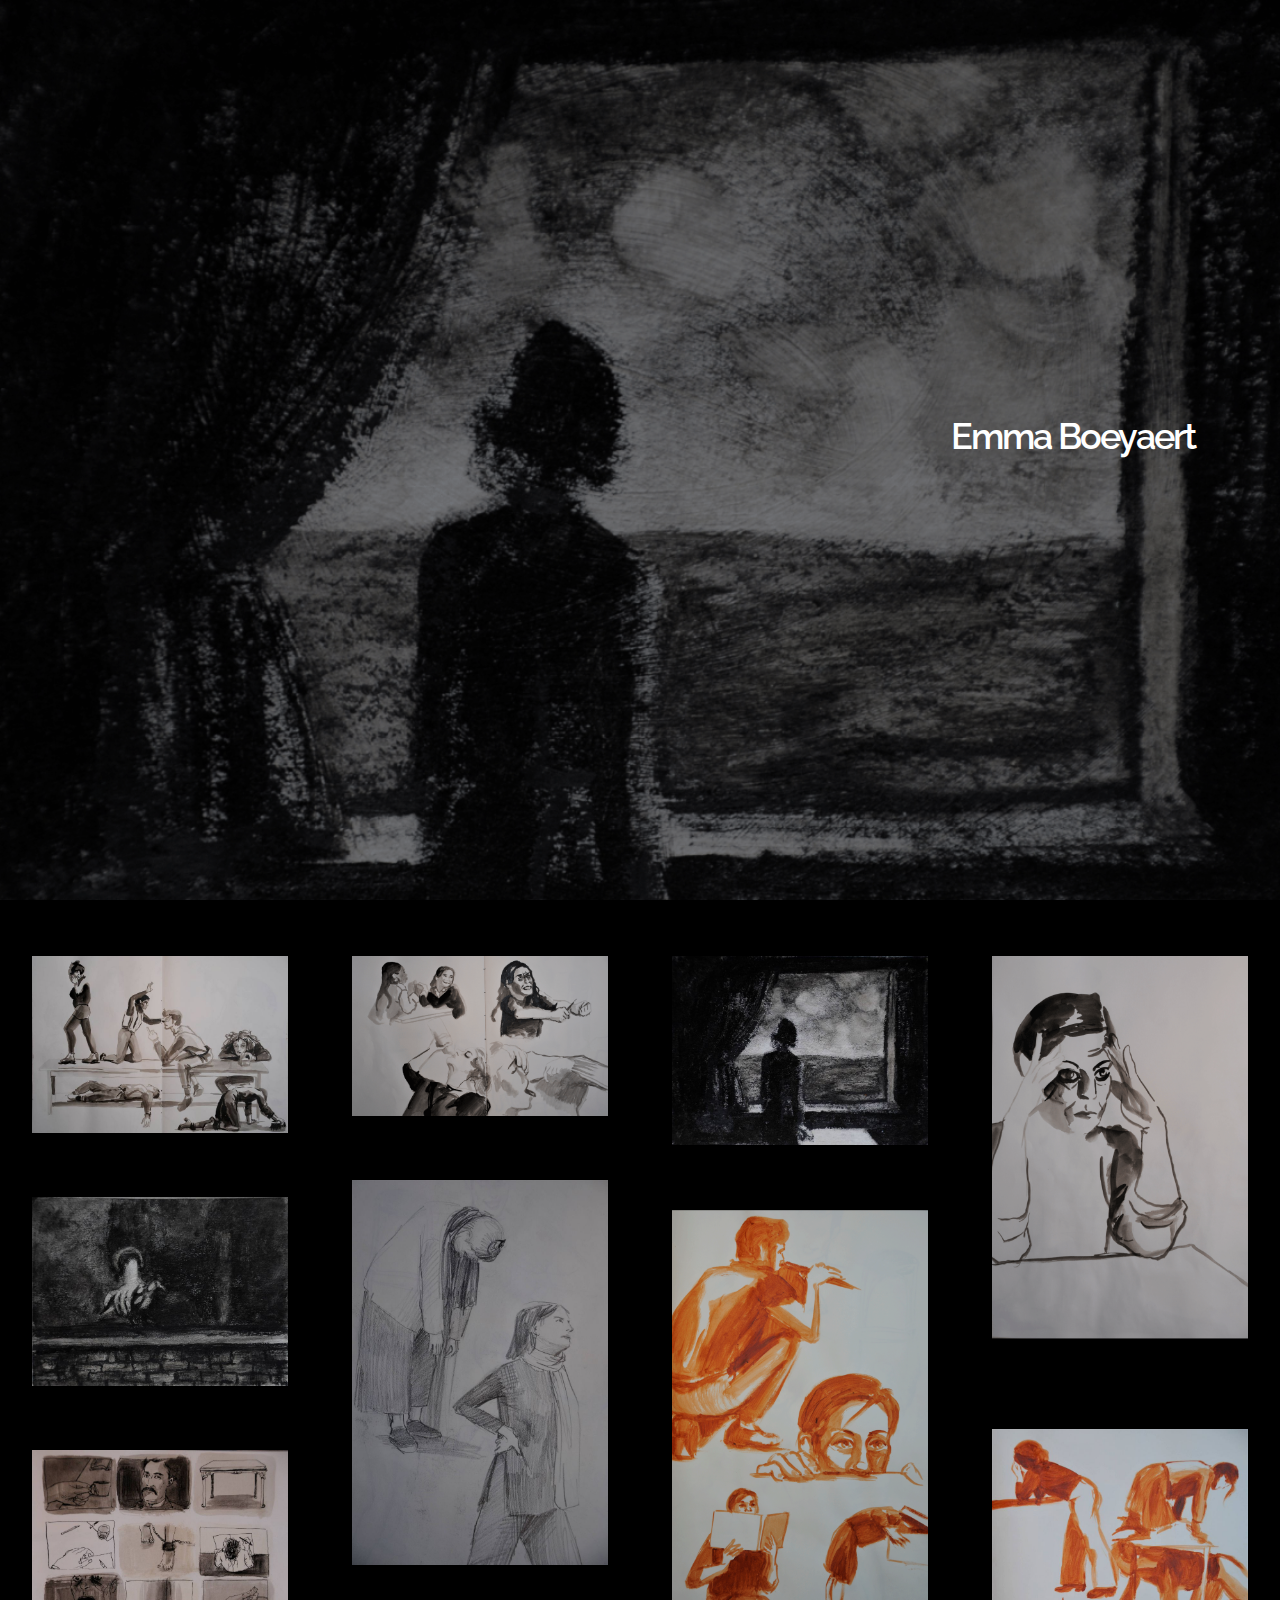
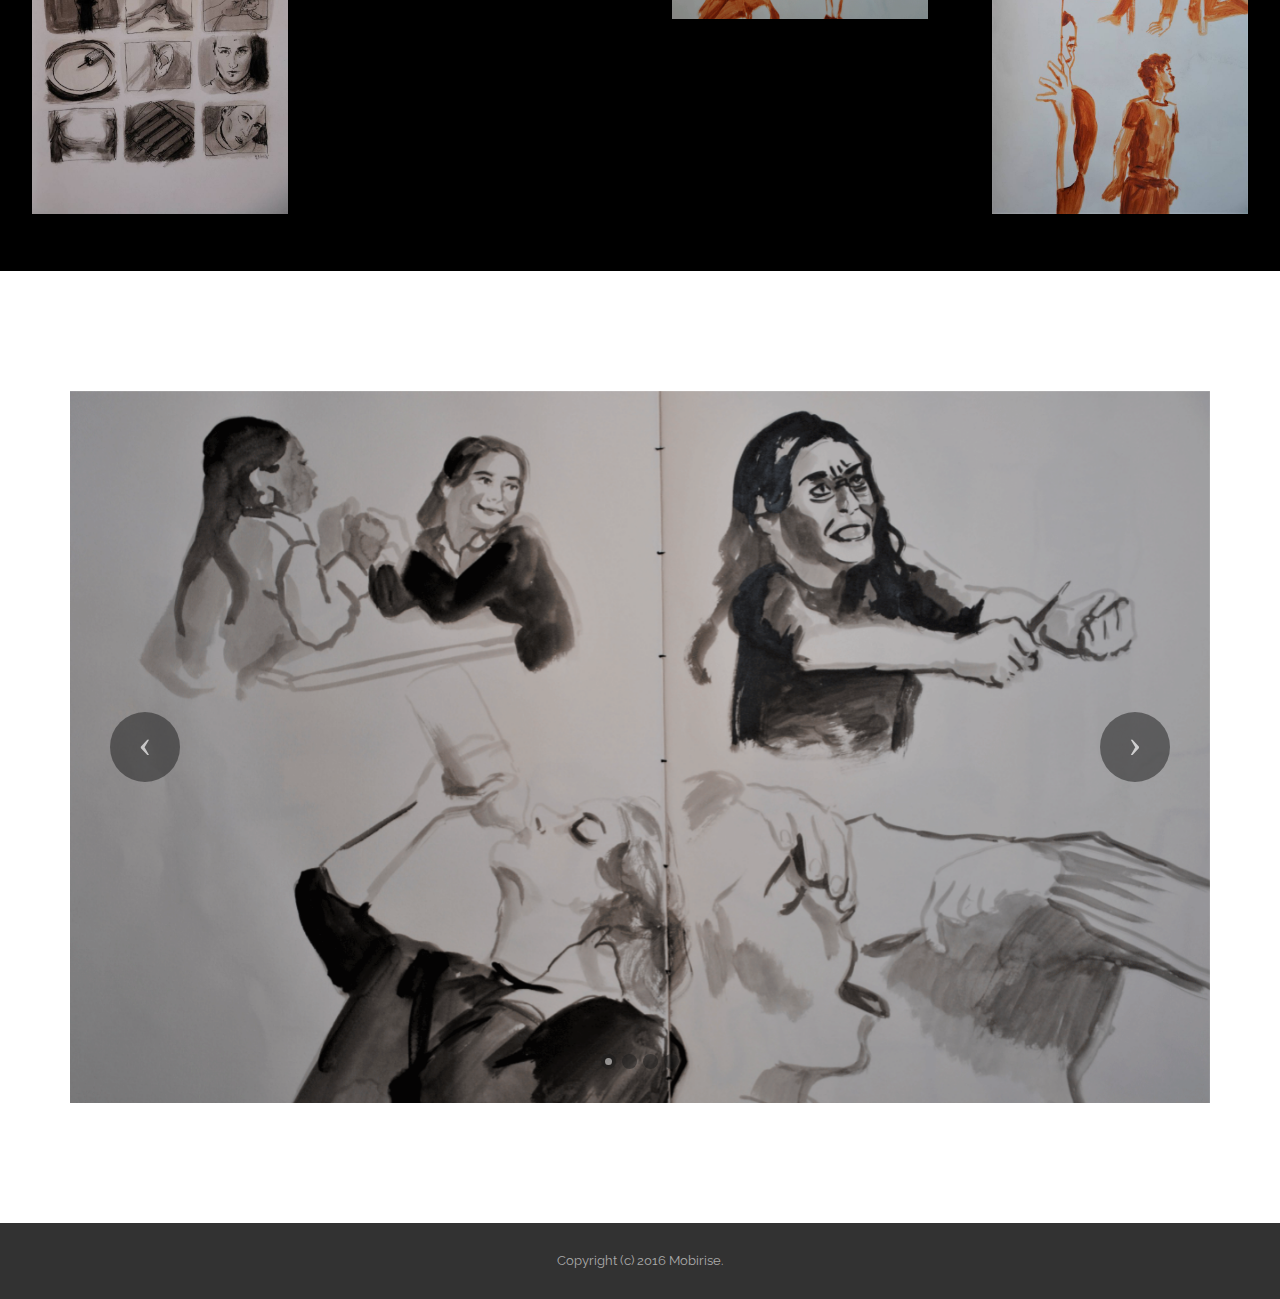
==== index.html @ 6f810a15 "create github pages" ====
<!DOCTYPE html>
<html>
<head>
  <!-- Site made with Mobirise Website Builder v3.12.1, https://mobirise.com -->
  <meta charset="UTF-8">
  <meta http-equiv="X-UA-Compatible" content="IE=edge">
  <meta name="generator" content="Mobirise v3.12.1, mobirise.com">
  <meta name="viewport" content="width=device-width, initial-scale=1">
  <link rel="shortcut icon" href="assets/images/logo.png" type="image/x-icon">
  <meta name="description" content="">
  
  <link rel="stylesheet" href="https://fonts.googleapis.com/css?family=Lora:400,700,400italic,700italic&amp;subset=latin">
  <link rel="stylesheet" href="https://fonts.googleapis.com/css?family=Montserrat:400,700">
  <link rel="stylesheet" href="https://fonts.googleapis.com/css?family=Raleway:100,100i,200,200i,300,300i,400,400i,500,500i,600,600i,700,700i,800,800i,900,900i">
  <link rel="stylesheet" href="assets/bootstrap-material-design-font/css/material.css">
  <link rel="stylesheet" href="assets/et-line-font-plugin/style.css">
  <link rel="stylesheet" href="assets/tether/tether.min.css">
  <link rel="stylesheet" href="assets/bootstrap/css/bootstrap.min.css">
  <link rel="stylesheet" href="assets/theme/css/style.css">
  <link rel="stylesheet" href="assets/mobirise-gallery/style.css">
  <link rel="stylesheet" href="assets/mobirise/css/mbr-additional.css" type="text/css">
  
  
  
</head>
<body>
<section class="mbr-section mbr-section-hero mbr-section-full" id="header1-1" style="background-image: url(assets/images/raam2.gif);">

    <div class="mbr-overlay" style="opacity: 0.4; background-color: rgb(0, 0, 0);"></div>

    <div class="mbr-table-cell">

        <div class="container">
            <div class="row">
                <div class="mbr-section col-md-10 col-md-offset-2 text-xs-right">

                    <h1 class="mbr-section-title display-1">Emma Boeyaert</h1>
                    
                    
                </div>
            </div>
        </div>
    </div>

    

</section>

<section class="engine"><a rel="external" href="https://mobirise.com">Mobirise Website Maker</a></section><section class="mbr-gallery mbr-section mbr-section-nopadding mbr-slider-carousel" id="index-gallery3-0" data-filter="false" style="background-color: rgb(0, 0, 0); padding-top: 1.5rem; padding-bottom: 1.5rem;">
    <!-- Filter -->
    

    <!-- Gallery -->
    <div class="mbr-gallery-row">
        <div class=" mbr-gallery-layout-default">
            <div>
                <div>
                    <div class="mbr-gallery-item mbr-gallery-item__mobirise3 mbr-gallery-item--p2" data-tags="Awesome" data-video-url="false">
                        <div href="#lb-index-gallery3-0" data-slide-to="0" data-toggle="modal">
                            
                            

                            <img alt="" src="assets/images/dsc2030-2000x1385-22-2000x1385-51.jpg">
                            
                            <span class="icon-focus"></span>
                            
                        </div>
                    </div><div class="mbr-gallery-item mbr-gallery-item__mobirise3 mbr-gallery-item--p2" data-tags="Creative" data-video-url="false">
                        <div href="#lb-index-gallery3-0" data-slide-to="1" data-toggle="modal">
                            
                            

                            <img alt="" src="assets/images/mar-enzo-1280x800-11.png">
                            
                            <span class="icon-focus"></span>
                            
                        </div>
                    </div><div class="mbr-gallery-item mbr-gallery-item__mobirise3 mbr-gallery-item--p2" data-tags="Animated" data-video-url="false">
                        <div href="#lb-index-gallery3-0" data-slide-to="2" data-toggle="modal">
                            
                            

                            <img alt="" src="assets/images/dsc2058-2000x1478-72-2000x1478-39.jpg">
                            
                            <span class="icon-focus"></span>
                            
                        </div>
                    </div><div class="mbr-gallery-item mbr-gallery-item__mobirise3 mbr-gallery-item--p2" data-tags="Awesome" data-video-url="false">
                        <div href="#lb-index-gallery3-0" data-slide-to="3" data-toggle="modal">
                            
                            

                            <img alt="" src="assets/images/gerda-800x1280-0.png">
                            
                            <span class="icon-focus"></span>
                            
                        </div>
                    </div><div class="mbr-gallery-item mbr-gallery-item__mobirise3 mbr-gallery-item--p2" data-tags="Beautiful" data-video-url="false">
                        <div href="#lb-index-gallery3-0" data-slide-to="4" data-toggle="modal">
                            
                            

                            <img alt="" src="assets/images/dsc2020-2000x3011-4-2000x3011-67.jpg">
                            
                            <span class="icon-focus"></span>
                            
                        </div>
                    </div><div class="mbr-gallery-item mbr-gallery-item__mobirise3 mbr-gallery-item--p2" data-tags="Responsive" data-video-url="false">
                        <div href="#lb-index-gallery3-0" data-slide-to="5" data-toggle="modal">
                            
                            

                            <img alt="" src="assets/images/dsc2054-2000x1478-800x591.jpg">
                            
                            <span class="icon-focus"></span>
                            
                        </div>
                    </div><div class="mbr-gallery-item mbr-gallery-item__mobirise3 mbr-gallery-item--p2" data-tags="Animated" data-video-url="false">
                        <div href="#lb-index-gallery3-0" data-slide-to="6" data-toggle="modal">
                            
                            

                            <img alt="" src="assets/images/naamloos-1-800x1280-55.png">
                            
                            <span class="icon-focus"></span>
                            
                        </div>
                    </div><div class="mbr-gallery-item mbr-gallery-item__mobirise3 mbr-gallery-item--p2" data-tags="Responsive" data-video-url="false">
                        <div href="#lb-index-gallery3-0" data-slide-to="7" data-toggle="modal">
                            
                            

                            <img alt="" src="assets/images/dsc2016-2000x3010-800x1204.jpg">
                            
                            <span class="icon-focus"></span>
                            
                        </div>
                    </div><div class="mbr-gallery-item mbr-gallery-item__mobirise3 mbr-gallery-item--p2" data-tags="Responsive" data-video-url="false">
                        <div href="#lb-index-gallery3-0" data-slide-to="8" data-toggle="modal">
                            
                            

                            <img alt="" src="assets/images/dsc2039-2000x2846-800x1138.jpg">
                            
                            <span class="icon-focus"></span>
                            
                        </div>
                    </div>
                </div>
            </div>
            <div class="clearfix"></div>
        </div>
    </div>

    <!-- Lightbox -->
    <div data-app-prevent-settings="" class="mbr-slider modal fade carousel slide" tabindex="-1" data-keyboard="true" data-interval="false" id="lb-index-gallery3-0">
        <div class="modal-dialog">
            <div class="modal-content">
                <div class="modal-body">
                    
                    <div class="carousel-inner">
                        <div class="carousel-item">
                            <img alt="" src="assets/images/dsc2030-2000x1385-22.jpg">
                        </div><div class="carousel-item">
                            <img alt="" src="assets/images/mar-enzo.gif">
                        </div><div class="carousel-item">
                            <img alt="" src="assets/images/dsc2058-2000x1478-72.jpg">
                        </div><div class="carousel-item">
                            <img alt="" src="assets/images/gerda.gif">
                        </div><div class="carousel-item">
                            <img alt="" src="assets/images/dsc2020-2000x3011-4.jpg">
                        </div><div class="carousel-item">
                            <img alt="" src="assets/images/-dsc2054-2000x1478.jpg">
                        </div><div class="carousel-item">
                            <img alt="" src="assets/images/naamloos-1.gif">
                        </div><div class="carousel-item">
                            <img alt="" src="assets/images/-dsc2016-2000x3010.jpg">
                        </div><div class="carousel-item active">
                            <img alt="" src="assets/images/-dsc2039-2000x2846.jpg">
                        </div>
                    </div>
                    <a class="left carousel-control" role="button" data-slide="prev" href="#lb-index-gallery3-0">
                        <span class="icon-prev" aria-hidden="true"></span>
                        <span class="sr-only">Previous</span>
                    </a>
                    <a class="right carousel-control" role="button" data-slide="next" href="#lb-index-gallery3-0">
                        <span class="icon-next" aria-hidden="true"></span>
                        <span class="sr-only">Next</span>
                    </a>

                    <a class="close" href="#" role="button" data-dismiss="modal">
                        <span aria-hidden="true">×</span>
                        <span class="sr-only">Close</span>
                    </a>
                </div>
            </div>
        </div>
    </div>
</section>

<section class="mbr-slider mbr-section mbr-section__container carousel slide mbr-section-nopadding" data-ride="carousel" data-keyboard="false" data-wrap="true" data-pause="false" data-interval="5000" id="index-slider3-0" style="background-color: rgb(255, 255, 255);">
    <div class=" container boxed-slider" style="padding-top: 120px; padding-bottom: 120px;">
        <div>
            <div>
                <ol class="carousel-indicators">
                    <li data-app-prevent-settings="" data-target="#index-slider3-0" data-slide-to="0" class="active"></li><li data-app-prevent-settings="" data-target="#index-slider3-0" data-slide-to="1"></li><li data-app-prevent-settings="" data-target="#index-slider3-0" data-slide-to="2"></li><li data-app-prevent-settings="" data-target="#index-slider3-0" class="" data-slide-to="3"></li>
                </ol>
                <div class="carousel-inner" role="listbox">
                    <div class="mbr-section mbr-section-hero carousel-item dark center active" data-bg-video-slide="false">
                        <div class="mbr-table-cell">
                            
                            <div class="container-slide">
                                <img src="assets/images/mar-enzo.gif">
                                <div class="row">
                                    <div class="col-md-8 col-md-offset-2 text-xs-center">
                                        
                                        

                                        
                                    </div>
                                </div>
                            </div>
                        </div>
                    </div><div class="mbr-section mbr-section-hero carousel-item dark center" data-bg-video-slide="false">
                        <div class="mbr-table-cell">
                            
                            <div class="container-slide">
                                <img src="assets/images/tafel-gebeurtenissen.gif">
                                <div class="row">
                                    <div class="col-md-8 col-md-offset-1">
                                        
                                        

                                        
                                    </div>
                                </div>
                            </div>
                        </div>
                    </div><div class="mbr-section mbr-section-hero carousel-item dark center" data-bg-video-slide="false">
                        <div class="mbr-table-cell">
                            
                            <div class="container-slide">
                                <img src="assets/images/keuken.gif">
                                <div class="row">
                                    <div class="col-md-8 col-md-offset-3 text-xs-right">
                                        
                                        

                                        
                                    </div>
                                </div>
                            </div>
                        </div>
                    </div><div class="mbr-section mbr-section-hero carousel-item dark center" data-bg-video-slide="false">
                        <div class="mbr-table-cell">
                            
                            <div class="container-slide">
                                <img src="assets/images/mar-enzo.gif">
                                <div class="row">
                                    <div class="col-md-8 col-md-offset-2 text-xs-center">
                                        
                                        

                                        
                                    </div>
                                </div>
                            </div>
                        </div>
                    </div>
                </div>

                <a data-app-prevent-settings="" class="left carousel-control" role="button" data-slide="prev" href="#index-slider3-0">
                    <span class="icon-prev" aria-hidden="true"></span>
                    <span class="sr-only">Previous</span>
                </a>
                <a data-app-prevent-settings="" class="right carousel-control" role="button" data-slide="next" href="#index-slider3-0">
                    <span class="icon-next" aria-hidden="true"></span>
                    <span class="sr-only">Next</span>
                </a>
            </div>
        </div>
    </div>
</section>

<footer class="mbr-small-footer mbr-section mbr-section-nopadding" id="footer1-2" style="background-color: rgb(50, 50, 50); padding-top: 1.75rem; padding-bottom: 1.75rem;">
    
    <div class="container">
        <p class="text-xs-center">Copyright (c) 2016 Mobirise.</p>
    </div>
</footer>


  <script src="assets/web/assets/jquery/jquery.min.js"></script>
  <script src="assets/tether/tether.min.js"></script>
  <script src="assets/bootstrap/js/bootstrap.min.js"></script>
  <script src="assets/smooth-scroll/smooth-scroll.js"></script>
  <script src="assets/masonry/masonry.pkgd.min.js"></script>
  <script src="assets/imagesloaded/imagesloaded.pkgd.min.js"></script>
  <script src="assets/bootstrap-carousel-swipe/bootstrap-carousel-swipe.js"></script>
  <script src="assets/theme/js/script.js"></script>
  <script src="assets/mobirise-gallery/player.min.js"></script>
  <script src="assets/mobirise-gallery/script.js"></script>
  
  
 <div id="scrollToTop" class="scrollToTop mbr-arrow-up"><a style="text-align: center;"><i class="mbr-arrow-up-icon"></i></a></div>
  </body>
</html>
---- assets/bootstrap-material-design-font/css/material.css ----
@font-face {
  font-family: 'Material-Design-Icons';
  src: url('../fonts/Material-Design-Icons.eot?3ocs8m');
  src: url('../fonts/Material-Design-Icons.eot?#iefix3ocs8m') format('embedded-opentype'), url('../fonts/Material-Design-Icons.woff?3ocs8m') format('woff'), url('../fonts/Material-Design-Icons.ttf?3ocs8m') format('truetype'), url('../fonts/Material-Design-Icons.svg?3ocs8m#Material-Design-Icons') format('svg');
  font-weight: normal;
  font-style: normal;
}
[class^="mdi-"],
[class*="mdi-"] {
  speak: none;
  display: inline-block;
  font-style: normal;
  font-variant:normal;
  font-weight:normal;
  /*font-size:24px;*/
  line-height:1;
  font-family:'Material-Design-Icons' !important;
  text-rendering: auto;
  
  -webkit-font-smoothing: antialiased;
  -moz-osx-font-smoothing: grayscale;
  -webkit-transform: translate(0, 0);
      -ms-transform: translate(0, 0);
          transform: translate(0, 0);
}
[class^="mdi-"]:before,
[class*="mdi-"]:before {
  display: inline-block;
  speak: none;
  text-decoration: inherit;
}
[class^="mdi-"].pull-left,
[class*="mdi-"].pull-left {
  margin-right: .3em;
}
[class^="mdi-"].pull-right,
[class*="mdi-"].pull-right {
  margin-left: .3em;
}
[class^="mdi-"].mdi-lg:before,
[class*="mdi-"].mdi-lg:before,
[class^="mdi-"].mdi-lg:after,
[class*="mdi-"].mdi-lg:after {
  font-size: 1.33333333em;
  line-height: 0.75em;
  vertical-align: -15%;
}
[class^="mdi-"].mdi-2x:before,
[class*="mdi-"].mdi-2x:before,
[class^="mdi-"].mdi-2x:after,
[class*="mdi-"].mdi-2x:after {
  font-size: 2em;
}
[class^="mdi-"].mdi-3x:before,
[class*="mdi-"].mdi-3x:before,
[class^="mdi-"].mdi-3x:after,
[class*="mdi-"].mdi-3x:after {
  font-size: 3em;
}
[class^="mdi-"].mdi-4x:before,
[class*="mdi-"].mdi-4x:before,
[class^="mdi-"].mdi-4x:after,
[class*="mdi-"].mdi-4x:after {
  font-size: 4em;
}
[class^="mdi-"].mdi-5x:before,
[class*="mdi-"].mdi-5x:before,
[class^="mdi-"].mdi-5x:after,
[class*="mdi-"].mdi-5x:after {
  font-size: 5em;
}
[class^="mdi-device-signal-cellular-"]:after,
[class^="mdi-device-battery-"]:after,
[class^="mdi-device-battery-charging-"]:after,
[class^="mdi-device-signal-cellular-connected-no-internet-"]:after,
[class^="mdi-device-signal-wifi-"]:after,
[class^="mdi-device-signal-wifi-statusbar-not-connected"]:after,
.mdi-device-network-wifi:after {
  opacity: .3;
  position: absolute;
  left: 0;
  top: 0;
  z-index: 1;
  display: inline-block;
  speak: none;
  text-decoration: inherit;
}
[class^="mdi-device-signal-cellular-"]:after {
  content: "\e758";
}
[class^="mdi-device-battery-"]:after {
  content: "\e735";
}
[class^="mdi-device-battery-charging-"]:after {
  content: "\e733";
}
[class^="mdi-device-signal-cellular-connected-no-internet-"]:after {
  content: "\e75d";
}
[class^="mdi-device-signal-wifi-"]:after,
.mdi-device-network-wifi:after {
  content: "\e765";
}
[class^="mdi-device-signal-wifi-statusbasr-not-connected"]:after {
  content: "\e8f7";
}
.mdi-device-signal-cellular-off:after,
.mdi-device-signal-cellular-null:after,
.mdi-device-signal-cellular-no-sim:after,
.mdi-device-signal-wifi-off:after,
.mdi-device-signal-wifi-4-bar:after,
.mdi-device-signal-cellular-4-bar:after,
.mdi-device-battery-alert:after,
.mdi-device-signal-cellular-connected-no-internet-4-bar:after,
.mdi-device-battery-std:after,
.mdi-device-battery-full .mdi-device-battery-unknown:after {
  content: "";
}
.mdi-fw {
  width: 1.28571429em;
  text-align: center;
}
.mdi-ul {
  padding-left: 0;
  margin-left: 2.14285714em;
  list-style-type: none;
}
.mdi-ul > li {
  position: relative;
}
.mdi-li {
  position: absolute;
  left: -2.14285714em;
  width: 2.14285714em;
  top: 0.14285714em;
  text-align: center;
}
.mdi-li.mdi-lg {
  left: -1.85714286em;
}
.mdi-border {
  padding: .2em .25em .15em;
  border: solid 0.08em #eeeeee;
  border-radius: .1em;
}
.mdi-spin {
  -webkit-animation: mdi-spin 2s infinite linear;
  animation: mdi-spin 2s infinite linear;
  -webkit-transform-origin: 50% 50%;
  -ms-transform-origin: 50% 50%;
      transform-origin: 50% 50%;
}
.mdi-pulse {
  -webkit-animation: mdi-spin 1s steps(8) infinite;
  animation: mdi-spin 1s steps(8) infinite;
  -webkit-transform-origin: 50% 50%;
  -ms-transform-origin: 50% 50%;
      transform-origin: 50% 50%;
}
@-webkit-keyframes mdi-spin {
  0% {
    -webkit-transform: rotate(0deg);
    transform: rotate(0deg);
  }
  100% {
    -webkit-transform: rotate(359deg);
    transform: rotate(359deg);
  }
}
@keyframes mdi-spin {
  0% {
    -webkit-transform: rotate(0deg);
    transform: rotate(0deg);
  }
  100% {
    -webkit-transform: rotate(359deg);
    transform: rotate(359deg);
  }
}
.mdi-rotate-90 {
  filter: progid:DXImageTransform.Microsoft.BasicImage(rotation=1);
  -webkit-transform: rotate(90deg);
  -ms-transform: rotate(90deg);
  transform: rotate(90deg);
}
.mdi-rotate-180 {
  filter: progid:DXImageTransform.Microsoft.BasicImage(rotation=2);
  -webkit-transform: rotate(180deg);
  -ms-transform: rotate(180deg);
  transform: rotate(180deg);
}
.mdi-rotate-270 {
  filter: progid:DXImageTransform.Microsoft.BasicImage(rotation=3);
  -webkit-transform: rotate(270deg);
  -ms-transform: rotate(270deg);
  transform: rotate(270deg);
}
.mdi-flip-horizontal {
  filter: progid:DXImageTransform.Microsoft.BasicImage(rotation=0, mirror=1);
  -webkit-transform: scale(-1, 1);
  -ms-transform: scale(-1, 1);
  transform: scale(-1, 1);
}
.mdi-flip-vertical {
  filter: progid:DXImageTransform.Microsoft.BasicImage(rotation=2, mirror=1);
  -webkit-transform: scale(1, -1);
  -ms-transform: scale(1, -1);
  transform: scale(1, -1);
}
:root .mdi-rotate-90,
:root .mdi-rotate-180,
:root .mdi-rotate-270,
:root .mdi-flip-horizontal,
:root .mdi-flip-vertical {
  -webkit-filter: none;
          filter: none;
}
.mdi-stack {
  position: relative;
  display: inline-block;
  width: 2em;
  height: 2em;
  line-height: 2em;
  vertical-align: middle;
}
.mdi-stack-1x,
.mdi-stack-2x {
  position: absolute;
  left: 0;
  width: 100%;
  text-align: center;
}
.mdi-stack-1x {
  line-height: inherit;
}
.mdi-stack-2x {
  font-size: 2em;
}
.mdi-inverse {
  color: #ffffff;
}
/* Start Icons */
.mdi-action-3d-rotation:before {
  content: "\e600";
}
.mdi-action-accessibility:before {
  content: "\e601";
}
.mdi-action-account-balance-wallet:before {
  content: "\e602";
}
.mdi-action-account-balance:before {
  content: "\e603";
}
.mdi-action-account-box:before {
  content: "\e604";
}
.mdi-action-account-child:before {
  content: "\e605";
}
.mdi-action-account-circle:before {
  content: "\e606";
}
.mdi-action-add-shopping-cart:before {
  content: "\e607";
}
.mdi-action-alarm-add:before {
  content: "\e608";
}
.mdi-action-alarm-off:before {
  content: "\e609";
}
.mdi-action-alarm-on:before {
  content: "\e60a";
}
.mdi-action-alarm:before {
  content: "\e60b";
}
.mdi-action-android:before {
  content: "\e60c";
}
.mdi-action-announcement:before {
  content: "\e60d";
}
.mdi-action-aspect-ratio:before {
  content: "\e60e";
}
.mdi-action-assessment:before {
  content: "\e60f";
}
.mdi-action-assignment-ind:before {
  content: "\e610";
}
.mdi-action-assignment-late:before {
  content: "\e611";
}
.mdi-action-assignment-return:before {
  content: "\e612";
}
.mdi-action-assignment-returned:before {
  content: "\e613";
}
.mdi-action-assignment-turned-in:before {
  content: "\e614";
}
.mdi-action-assignment:before {
  content: "\e615";
}
.mdi-action-autorenew:before {
  content: "\e616";
}
.mdi-action-backup:before {
  content: "\e617";
}
.mdi-action-book:before {
  content: "\e618";
}
.mdi-action-bookmark-outline:before {
  content: "\e619";
}
.mdi-action-bookmark:before {
  content: "\e61a";
}
.mdi-action-bug-report:before {
  content: "\e61b";
}
.mdi-action-cached:before {
  content: "\e61c";
}
.mdi-action-check-circle:before {
  content: "\e61d";
}
.mdi-action-class:before {
  content: "\e61e";
}
.mdi-action-credit-card:before {
  content: "\e61f";
}
.mdi-action-dashboard:before {
  content: "\e620";
}
.mdi-action-delete:before {
  content: "\e621";
}
.mdi-action-description:before {
  content: "\e622";
}
.mdi-action-dns:before {
  content: "\e623";
}
.mdi-action-done-all:before {
  content: "\e624";
}
.mdi-action-done:before {
  content: "\e625";
}
.mdi-action-event:before {
  content: "\e626";
}
.mdi-action-exit-to-app:before {
  content: "\e627";
}
.mdi-action-explore:before {
  content: "\e628";
}
.mdi-action-extension:before {
  content: "\e629";
}
.mdi-action-face-unlock:before {
  content: "\e62a";
}
.mdi-action-favorite-outline:before {
  content: "\e62b";
}
.mdi-action-favorite:before {
  content: "\e62c";
}
.mdi-action-find-in-page:before {
  content: "\e62d";
}
.mdi-action-find-replace:before {
  content: "\e62e";
}
.mdi-action-flip-to-back:before {
  content: "\e62f";
}
.mdi-action-flip-to-front:before {
  content: "\e630";
}
.mdi-action-get-app:before {
  content: "\e631";
}
.mdi-action-grade:before {
  content: "\e632";
}
.mdi-action-group-work:before {
  content: "\e633";
}
.mdi-action-help:before {
  content: "\e634";
}
.mdi-action-highlight-remove:before {
  content: "\e635";
}
.mdi-action-history:before {
  content: "\e636";
}
.mdi-action-home:before {
  content: "\e637";
}
.mdi-action-https:before {
  content: "\e638";
}
.mdi-action-info-outline:before {
  content: "\e639";
}
.mdi-action-info:before {
  content: "\e63a";
}
.mdi-action-input:before {
  content: "\e63b";
}
.mdi-action-invert-colors:before {
  content: "\e63c";
}
.mdi-action-label-outline:before {
  content: "\e63d";
}
.mdi-action-label:before {
  content: "\e63e";
}
.mdi-action-language:before {
  content: "\e63f";
}
.mdi-action-launch:before {
  content: "\e640";
}
.mdi-action-list:before {
  content: "\e641";
}
.mdi-action-lock-open:before {
  content: "\e642";
}
.mdi-action-lock-outline:before {
  content: "\e643";
}
.mdi-action-lock:before {
  content: "\e644";
}
.mdi-action-loyalty:before {
  content: "\e645";
}
.mdi-action-markunread-mailbox:before {
  content: "\e646";
}
.mdi-action-note-add:before {
  content: "\e647";
}
.mdi-action-open-in-browser:before {
  content: "\e648";
}
.mdi-action-open-in-new:before {
  content: "\e649";
}
.mdi-action-open-with:before {
  content: "\e64a";
}
.mdi-action-pageview:before {
  content: "\e64b";
}
.mdi-action-payment:before {
  content: "\e64c";
}
.mdi-action-perm-camera-mic:before {
  content: "\e64d";
}
.mdi-action-perm-contact-cal:before {
  content: "\e64e";
}
.mdi-action-perm-data-setting:before {
  content: "\e64f";
}
.mdi-action-perm-device-info:before {
  content: "\e650";
}
.mdi-action-perm-identity:before {
  content: "\e651";
}
.mdi-action-perm-media:before {
  content: "\e652";
}
.mdi-action-perm-phone-msg:before {
  content: "\e653";
}
.mdi-action-perm-scan-wifi:before {
  content: "\e654";
}
.mdi-action-picture-in-picture:before {
  content: "\e655";
}
.mdi-action-polymer:before {
  content: "\e656";
}
.mdi-action-print:before {
  content: "\e657";
}
.mdi-action-query-builder:before {
  content: "\e658";
}
.mdi-action-question-answer:before {
  content: "\e659";
}
.mdi-action-receipt:before {
  content: "\e65a";
}
.mdi-action-redeem:before {
  content: "\e65b";
}
.mdi-action-reorder:before {
  content: "\e65c";
}
.mdi-action-report-problem:before {
  content: "\e65d";
}
.mdi-action-restore:before {
  content: "\e65e";
}
.mdi-action-room:before {
  content: "\e65f";
}
.mdi-action-schedule:before {
  content: "\e660";
}
.mdi-action-search:before {
  content: "\e661";
}
.mdi-action-settings-applications:before {
  content: "\e662";
}
.mdi-action-settings-backup-restore:before {
  content: "\e663";
}
.mdi-action-settings-bluetooth:before {
  content: "\e664";
}
.mdi-action-settings-cell:before {
  content: "\e665";
}
.mdi-action-settings-display:before {
  content: "\e666";
}
.mdi-action-settings-ethernet:before {
  content: "\e667";
}
.mdi-action-settings-input-antenna:before {
  content: "\e668";
}
.mdi-action-settings-input-component:before {
  content: "\e669";
}
.mdi-action-settings-input-composite:before {
  content: "\e66a";
}
.mdi-action-settings-input-hdmi:before {
  content: "\e66b";
}
.mdi-action-settings-input-svideo:before {
  content: "\e66c";
}
.mdi-action-settings-overscan:before {
  content: "\e66d";
}
.mdi-action-settings-phone:before {
  content: "\e66e";
}
.mdi-action-settings-power:before {
  content: "\e66f";
}
.mdi-action-settings-remote:before {
  content: "\e670";
}
.mdi-action-settings-voice:before {
  content: "\e671";
}
.mdi-action-settings:before {
  content: "\e672";
}
.mdi-action-shop-two:before {
  content: "\e673";
}
.mdi-action-shop:before {
  content: "\e674";
}
.mdi-action-shopping-basket:before {
  content: "\e675";
}
.mdi-action-shopping-cart:before {
  content: "\e676";
}
.mdi-action-speaker-notes:before {
  content: "\e677";
}
.mdi-action-spellcheck:before {
  content: "\e678";
}
.mdi-action-star-rate:before {
  content: "\e679";
}
.mdi-action-stars:before {
  content: "\e67a";
}
.mdi-action-store:before {
  content: "\e67b";
}
.mdi-action-subject:before {
  content: "\e67c";
}
.mdi-action-supervisor-account:before {
  content: "\e67d";
}
.mdi-action-swap-horiz:before {
  content: "\e67e";
}
.mdi-action-swap-vert-circle:before {
  content: "\e67f";
}
.mdi-action-swap-vert:before {
  content: "\e680";
}
.mdi-action-system-update-tv:before {
  content: "\e681";
}
.mdi-action-tab-unselected:before {
  content: "\e682";
}
.mdi-action-tab:before {
  content: "\e683";
}
.mdi-action-theaters:before {
  content: "\e684";
}
.mdi-action-thumb-down:before {
  content: "\e685";
}
.mdi-action-thumb-up:before {
  content: "\e686";
}
.mdi-action-thumbs-up-down:before {
  content: "\e687";
}
.mdi-action-toc:before {
  content: "\e688";
}
.mdi-action-today:before {
  content: "\e689";
}
.mdi-action-track-changes:before {
  content: "\e68a";
}
.mdi-action-translate:before {
  content: "\e68b";
}
.mdi-action-trending-down:before {
  content: "\e68c";
}
.mdi-action-trending-neutral:before {
  content: "\e68d";
}
.mdi-action-trending-up:before {
  content: "\e68e";
}
.mdi-action-turned-in-not:before {
  content: "\e68f";
}
.mdi-action-turned-in:before {
  content: "\e690";
}
.mdi-action-verified-user:before {
  content: "\e691";
}
.mdi-action-view-agenda:before {
  content: "\e692";
}
.mdi-action-view-array:before {
  content: "\e693";
}
.mdi-action-view-carousel:before {
  content: "\e694";
}
.mdi-action-view-column:before {
  content: "\e695";
}
.mdi-action-view-day:before {
  content: "\e696";
}
.mdi-action-view-headline:before {
  content: "\e697";
}
.mdi-action-view-list:before {
  content: "\e698";
}
.mdi-action-view-module:before {
  content: "\e699";
}
.mdi-action-view-quilt:before {
  content: "\e69a";
}
.mdi-action-view-stream:before {
  content: "\e69b";
}
.mdi-action-view-week:before {
  content: "\e69c";
}
.mdi-action-visibility-off:before {
  content: "\e69d";
}
.mdi-action-visibility:before {
  content: "\e69e";
}
.mdi-action-wallet-giftcard:before {
  content: "\e69f";
}
.mdi-action-wallet-membership:before {
  content: "\e6a0";
}
.mdi-action-wallet-travel:before {
  content: "\e6a1";
}
.mdi-action-work:before {
  content: "\e6a2";
}
.mdi-alert-error:before {
  content: "\e6a3";
}
.mdi-alert-warning:before {
  content: "\e6a4";
}
.mdi-av-album:before {
  content: "\e6a5";
}
.mdi-av-closed-caption:before {
  content: "\e6a6";
}
.mdi-av-equalizer:before {
  content: "\e6a7";
}
.mdi-av-explicit:before {
  content: "\e6a8";
}
.mdi-av-fast-forward:before {
  content: "\e6a9";
}
.mdi-av-fast-rewind:before {
  content: "\e6aa";
}
.mdi-av-games:before {
  content: "\e6ab";
}
.mdi-av-hearing:before {
  content: "\e6ac";
}
.mdi-av-high-quality:before {
  content: "\e6ad";
}
.mdi-av-loop:before {
  content: "\e6ae";
}
.mdi-av-mic-none:before {
  content: "\e6af";
}
.mdi-av-mic-off:before {
  content: "\e6b0";
}
.mdi-av-mic:before {
  content: "\e6b1";
}
.mdi-av-movie:before {
  content: "\e6b2";
}
.mdi-av-my-library-add:before {
  content: "\e6b3";
}
.mdi-av-my-library-books:before {
  content: "\e6b4";
}
.mdi-av-my-library-music:before {
  content: "\e6b5";
}
.mdi-av-new-releases:before {
  content: "\e6b6";
}
.mdi-av-not-interested:before {
  content: "\e6b7";
}
.mdi-av-pause-circle-fill:before {
  content: "\e6b8";
}
.mdi-av-pause-circle-outline:before {
  content: "\e6b9";
}
.mdi-av-pause:before {
  content: "\e6ba";
}
.mdi-av-play-arrow:before {
  content: "\e6bb";
}
.mdi-av-play-circle-fill:before {
  content: "\e6bc";
}
.mdi-av-play-circle-outline:before {
  content: "\e6bd";
}
.mdi-av-play-shopping-bag:before {
  content: "\e6be";
}
.mdi-av-playlist-add:before {
  content: "\e6bf";
}
.mdi-av-queue-music:before {
  content: "\e6c0";
}
.mdi-av-queue:before {
  content: "\e6c1";
}
.mdi-av-radio:before {
  content: "\e6c2";
}
.mdi-av-recent-actors:before {
  content: "\e6c3";
}
.mdi-av-repeat-one:before {
  content: "\e6c4";
}
.mdi-av-repeat:before {
  content: "\e6c5";
}
.mdi-av-replay:before {
  content: "\e6c6";
}
.mdi-av-shuffle:before {
  content: "\e6c7";
}
.mdi-av-skip-next:before {
  content: "\e6c8";
}
.mdi-av-skip-previous:before {
  content: "\e6c9";
}
.mdi-av-snooze:before {
  content: "\e6ca";
}
.mdi-av-stop:before {
  content: "\e6cb";
}
.mdi-av-subtitles:before {
  content: "\e6cc";
}
.mdi-av-surround-sound:before {
  content: "\e6cd";
}
.mdi-av-timer:before {
  content: "\e6ce";
}
.mdi-av-video-collection:before {
  content: "\e6cf";
}
.mdi-av-videocam-off:before {
  content: "\e6d0";
}
.mdi-av-videocam:before {
  content: "\e6d1";
}
.mdi-av-volume-down:before {
  content: "\e6d2";
}
.mdi-av-volume-mute:before {
  content: "\e6d3";
}
.mdi-av-volume-off:before {
  content: "\e6d4";
}
.mdi-av-volume-up:before {
  content: "\e6d5";
}
.mdi-av-web:before {
  content: "\e6d6";
}
.mdi-communication-business:before {
  content: "\e6d7";
}
.mdi-communication-call-end:before {
  content: "\e6d8";
}
.mdi-communication-call-made:before {
  content: "\e6d9";
}
.mdi-communication-call-merge:before {
  content: "\e6da";
}
.mdi-communication-call-missed:before {
  content: "\e6db";
}
.mdi-communication-call-received:before {
  content: "\e6dc";
}
.mdi-communication-call-split:before {
  content: "\e6dd";
}
.mdi-communication-call:before {
  content: "\e6de";
}
.mdi-communication-chat:before {
  content: "\e6df";
}
.mdi-communication-clear-all:before {
  content: "\e6e0";
}
.mdi-communication-comment:before {
  content: "\e6e1";
}
.mdi-communication-contacts:before {
  content: "\e6e2";
}
.mdi-communication-dialer-sip:before {
  content: "\e6e3";
}
.mdi-communication-dialpad:before {
  content: "\e6e4";
}
.mdi-communication-dnd-on:before {
  content: "\e6e5";
}
.mdi-communication-email:before {
  content: "\e6e6";
}
.mdi-communication-forum:before {
  content: "\e6e7";
}
.mdi-communication-import-export:before {
  content: "\e6e8";
}
.mdi-communication-invert-colors-off:before {
  content: "\e6e9";
}
.mdi-communication-invert-colors-on:before {
  content: "\e6ea";
}
.mdi-communication-live-help:before {
  content: "\e6eb";
}
.mdi-communication-location-off:before {
  content: "\e6ec";
}
.mdi-communication-location-on:before {
  content: "\e6ed";
}
.mdi-communication-message:before {
  content: "\e6ee";
}
.mdi-communication-messenger:before {
  content: "\e6ef";
}
.mdi-communication-no-sim:before {
  content: "\e6f0";
}
.mdi-communication-phone:before {
  content: "\e6f1";
}
.mdi-communication-portable-wifi-off:before {
  content: "\e6f2";
}
.mdi-communication-quick-contacts-dialer:before {
  content: "\e6f3";
}
.mdi-communication-quick-contacts-mail:before {
  content: "\e6f4";
}
.mdi-communication-ring-volume:before {
  content: "\e6f5";
}
.mdi-communication-stay-current-landscape:before {
  content: "\e6f6";
}
.mdi-communication-stay-current-portrait:before {
  content: "\e6f7";
}
.mdi-communication-stay-primary-landscape:before {
  content: "\e6f8";
}
.mdi-communication-stay-primary-portrait:before {
  content: "\e6f9";
}
.mdi-communication-swap-calls:before {
  content: "\e6fa";
}
.mdi-communication-textsms:before {
  content: "\e6fb";
}
.mdi-communication-voicemail:before {
  content: "\e6fc";
}
.mdi-communication-vpn-key:before {
  content: "\e6fd";
}
.mdi-content-add-box:before {
  content: "\e6fe";
}
.mdi-content-add-circle-outline:before {
  content: "\e6ff";
}
.mdi-content-add-circle:before {
  content: "\e700";
}
.mdi-content-add:before {
  content: "\e701";
}
.mdi-content-archive:before {
  content: "\e702";
}
.mdi-content-backspace:before {
  content: "\e703";
}
.mdi-content-block:before {
  content: "\e704";
}
.mdi-content-clear:before {
  content: "\e705";
}
.mdi-content-content-copy:before {
  content: "\e706";
}
.mdi-content-content-cut:before {
  content: "\e707";
}
.mdi-content-content-paste:before {
  content: "\e708";
}
.mdi-content-create:before {
  content: "\e709";
}
.mdi-content-drafts:before {
  content: "\e70a";
}
.mdi-content-filter-list:before {
  content: "\e70b";
}
.mdi-content-flag:before {
  content: "\e70c";
}
.mdi-content-forward:before {
  content: "\e70d";
}
.mdi-content-gesture:before {
  content: "\e70e";
}
.mdi-content-inbox:before {
  content: "\e70f";
}
.mdi-content-link:before {
  content: "\e710";
}
.mdi-content-mail:before {
  content: "\e711";
}
.mdi-content-markunread:before {
  content: "\e712";
}
.mdi-content-redo:before {
  content: "\e713";
}
.mdi-content-remove-circle-outline:before {
  content: "\e714";
}
.mdi-content-remove-circle:before {
  content: "\e715";
}
.mdi-content-remove:before {
  content: "\e716";
}
.mdi-content-reply-all:before {
  content: "\e717";
}
.mdi-content-reply:before {
  content: "\e718";
}
.mdi-content-report:before {
  content: "\e719";
}
.mdi-content-save:before {
  content: "\e71a";
}
.mdi-content-select-all:before {
  content: "\e71b";
}
.mdi-content-send:before {
  content: "\e71c";
}
.mdi-content-sort:before {
  content: "\e71d";
}
.mdi-content-text-format:before {
  content: "\e71e";
}
.mdi-content-undo:before {
  content: "\e71f";
}
.mdi-editor-attach-file:before {
  content: "\e776";
}
.mdi-editor-attach-money:before {
  content: "\e777";
}
.mdi-editor-border-all:before {
  content: "\e778";
}
.mdi-editor-border-bottom:before {
  content: "\e779";
}
.mdi-editor-border-clear:before {
  content: "\e77a";
}
.mdi-editor-border-color:before {
  content: "\e77b";
}
.mdi-editor-border-horizontal:before {
  content: "\e77c";
}
.mdi-editor-border-inner:before {
  content: "\e77d";
}
.mdi-editor-border-left:before {
  content: "\e77e";
}
.mdi-editor-border-outer:before {
  content: "\e77f";
}
.mdi-editor-border-right:before {
  content: "\e780";
}
.mdi-editor-border-style:before {
  content: "\e781";
}
.mdi-editor-border-top:before {
  content: "\e782";
}
.mdi-editor-border-vertical:before {
  content: "\e783";
}
.mdi-editor-format-align-center:before {
  content: "\e784";
}
.mdi-editor-format-align-justify:before {
  content: "\e785";
}
.mdi-editor-format-align-left:before {
  content: "\e786";
}
.mdi-editor-format-align-right:before {
  content: "\e787";
}
.mdi-editor-format-bold:before {
  content: "\e788";
}
.mdi-editor-format-clear:before {
  content: "\e789";
}
.mdi-editor-format-color-fill:before {
  content: "\e78a";
}
.mdi-editor-format-color-reset:before {
  content: "\e78b";
}
.mdi-editor-format-color-text:before {
  content: "\e78c";
}
.mdi-editor-format-indent-decrease:before {
  content: "\e78d";
}
.mdi-editor-format-indent-increase:before {
  content: "\e78e";
}
.mdi-editor-format-italic:before {
  content: "\e78f";
}
.mdi-editor-format-line-spacing:before {
  content: "\e790";
}
.mdi-editor-format-list-bulleted:before {
  content: "\e791";
}
.mdi-editor-format-list-numbered:before {
  content: "\e792";
}
.mdi-editor-format-paint:before {
  content: "\e793";
}
.mdi-editor-format-quote:before {
  content: "\e794";
}
.mdi-editor-format-size:before {
  content: "\e795";
}
.mdi-editor-format-strikethrough:before {
  content: "\e796";
}
.mdi-editor-format-textdirection-l-to-r:before {
  content: "\e797";
}
.mdi-editor-format-textdirection-r-to-l:before {
  content: "\e798";
}
.mdi-editor-format-underline:before {
  content: "\e799";
}
.mdi-editor-functions:before {
  content: "\e79a";
}
.mdi-editor-insert-chart:before {
  content: "\e79b";
}
.mdi-editor-insert-comment:before {
  content: "\e79c";
}
.mdi-editor-insert-drive-file:before {
  content: "\e79d";
}
.mdi-editor-insert-emoticon:before {
  content: "\e79e";
}
.mdi-editor-insert-invitation:before {
  content: "\e79f";
}
.mdi-editor-insert-link:before {
  content: "\e7a0";
}
.mdi-editor-insert-photo:before {
  content: "\e7a1";
}
.mdi-editor-merge-type:before {
  content: "\e7a2";
}
.mdi-editor-mode-comment:before {
  content: "\e7a3";
}
.mdi-editor-mode-edit:before {
  content: "\e7a4";
}
.mdi-editor-publish:before {
  content: "\e7a5";
}
.mdi-editor-vertical-align-bottom:before {
  content: "\e7a6";
}
.mdi-editor-vertical-align-center:before {
  content: "\e7a7";
}
.mdi-editor-vertical-align-top:before {
  content: "\e7a8";
}
.mdi-editor-wrap-text:before {
  content: "\e7a9";
}
.mdi-file-attachment:before {
  content: "\e7aa";
}
.mdi-file-cloud-circle:before {
  content: "\e7ab";
}
.mdi-file-cloud-done:before {
  content: "\e7ac";
}
.mdi-file-cloud-download:before {
  content: "\e7ad";
}
.mdi-file-cloud-off:before {
  content: "\e7ae";
}
.mdi-file-cloud-queue:before {
  content: "\e7af";
}
.mdi-file-cloud-upload:before {
  content: "\e7b0";
}
.mdi-file-cloud:before {
  content: "\e7b1";
}
.mdi-file-file-download:before {
  content: "\e7b2";
}
.mdi-file-file-upload:before {
  content: "\e7b3";
}
.mdi-file-folder-open:before {
  content: "\e7b4";
}
.mdi-file-folder-shared:before {
  content: "\e7b5";
}
.mdi-file-folder:before {
  content: "\e7b6";
}
.mdi-device-access-alarm:before {
  content: "\e720";
}
.mdi-device-access-alarms:before {
  content: "\e721";
}
.mdi-device-access-time:before {
  content: "\e722";
}
.mdi-device-add-alarm:before {
  content: "\e723";
}
.mdi-device-airplanemode-off:before {
  content: "\e724";
}
.mdi-device-airplanemode-on:before {
  content: "\e725";
}
.mdi-device-battery-20:before {
  content: "\e726";
}
.mdi-device-battery-30:before {
  content: "\e727";
}
.mdi-device-battery-50:before {
  content: "\e728";
}
.mdi-device-battery-60:before {
  content: "\e729";
}
.mdi-device-battery-80:before {
  content: "\e72a";
}
.mdi-device-battery-90:before {
  content: "\e72b";
}
.mdi-device-battery-alert:before {
  content: "\e72c";
}
.mdi-device-battery-charging-20:before {
  content: "\e72d";
}
.mdi-device-battery-charging-30:before {
  content: "\e72e";
}
.mdi-device-battery-charging-50:before {
  content: "\e72f";
}
.mdi-device-battery-charging-60:before {
  content: "\e730";
}
.mdi-device-battery-charging-80:before {
  content: "\e731";
}
.mdi-device-battery-charging-90:before {
  content: "\e732";
}
.mdi-device-battery-charging-full:before {
  content: "\e733";
}
.mdi-device-battery-full:before {
  content: "\e734";
}
.mdi-device-battery-std:before {
  content: "\e735";
}
.mdi-device-battery-unknown:before {
  content: "\e736";
}
.mdi-device-bluetooth-connected:before {
  content: "\e737";
}
.mdi-device-bluetooth-disabled:before {
  content: "\e738";
}
.mdi-device-bluetooth-searching:before {
  content: "\e739";
}
.mdi-device-bluetooth:before {
  content: "\e73a";
}
.mdi-device-brightness-auto:before {
  content: "\e73b";
}
.mdi-device-brightness-high:before {
  content: "\e73c";
}
.mdi-device-brightness-low:before {
  content: "\e73d";
}
.mdi-device-brightness-medium:before {
  content: "\e73e";
}
.mdi-device-data-usage:before {
  content: "\e73f";
}
.mdi-device-developer-mode:before {
  content: "\e740";
}
.mdi-device-devices:before {
  content: "\e741";
}
.mdi-device-dvr:before {
  content: "\e742";
}
.mdi-device-gps-fixed:before {
  content: "\e743";
}
.mdi-device-gps-not-fixed:before {
  content: "\e744";
}
.mdi-device-gps-off:before {
  content: "\e745";
}
.mdi-device-location-disabled:before {
  content: "\e746";
}
.mdi-device-location-searching:before {
  content: "\e747";
}
.mdi-device-multitrack-audio:before {
  content: "\e748";
}
.mdi-device-network-cell:before {
  content: "\e749";
}
.mdi-device-network-wifi:before {
  content: "\e74a";
}
.mdi-device-nfc:before {
  content: "\e74b";
}
.mdi-device-now-wallpaper:before {
  content: "\e74c";
}
.mdi-device-now-widgets:before {
  content: "\e74d";
}
.mdi-device-screen-lock-landscape:before {
  content: "\e74e";
}
.mdi-device-screen-lock-portrait:before {
  content: "\e74f";
}
.mdi-device-screen-lock-rotation:before {
  content: "\e750";
}
.mdi-device-screen-rotation:before {
  content: "\e751";
}
.mdi-device-sd-storage:before {
  content: "\e752";
}
.mdi-device-settings-system-daydream:before {
  content: "\e753";
}
.mdi-device-signal-cellular-0-bar:before {
  content: "\e754";
}
.mdi-device-signal-cellular-1-bar:before {
  content: "\e755";
}
.mdi-device-signal-cellular-2-bar:before {
  content: "\e756";
}
.mdi-device-signal-cellular-3-bar:before {
  content: "\e757";
}
.mdi-device-signal-cellular-4-bar:before {
  content: "\e758";
}
.mdi-signal-wifi-statusbar-connected-no-internet-after:before {
  content: "\e8f6";
}
.mdi-device-signal-cellular-connected-no-internet-0-bar:before {
  content: "\e759";
}
.mdi-device-signal-cellular-connected-no-internet-1-bar:before {
  content: "\e75a";
}
.mdi-device-signal-cellular-connected-no-internet-2-bar:before {
  content: "\e75b";
}
.mdi-device-signal-cellular-connected-no-internet-3-bar:before {
  content: "\e75c";
}
.mdi-device-signal-cellular-connected-no-internet-4-bar:before {
  content: "\e75d";
}
.mdi-device-signal-cellular-no-sim:before {
  content: "\e75e";
}
.mdi-device-signal-cellular-null:before {
  content: "\e75f";
}
.mdi-device-signal-cellular-off:before {
  content: "\e760";
}
.mdi-device-signal-wifi-0-bar:before {
  content: "\e761";
}
.mdi-device-signal-wifi-1-bar:before {
  content: "\e762";
}
.mdi-device-signal-wifi-2-bar:before {
  content: "\e763";
}
.mdi-device-signal-wifi-3-bar:before {
  content: "\e764";
}
.mdi-device-signal-wifi-4-bar:before {
  content: "\e765";
}
.mdi-device-signal-wifi-off:before {
  content: "\e766";
}
.mdi-device-signal-wifi-statusbar-1-bar:before {
  content: "\e767";
}
.mdi-device-signal-wifi-statusbar-2-bar:before {
  content: "\e768";
}
.mdi-device-signal-wifi-statusbar-3-bar:before {
  content: "\e769";
}
.mdi-device-signal-wifi-statusbar-4-bar:before {
  content: "\e76a";
}
.mdi-device-signal-wifi-statusbar-connected-no-internet-:before {
  content: "\e76b";
}
.mdi-device-signal-wifi-statusbar-connected-no-internet:before {
  content: "\e76f";
}
.mdi-device-signal-wifi-statusbar-connected-no-internet-2:before {
  content: "\e76c";
}
.mdi-device-signal-wifi-statusbar-connected-no-internet-3:before {
  content: "\e76d";
}
.mdi-device-signal-wifi-statusbar-connected-no-internet-4:before {
  content: "\e76e";
}
.mdi-signal-wifi-statusbar-not-connected-after:before {
  content: "\e8f7";
}
.mdi-device-signal-wifi-statusbar-not-connected:before {
  content: "\e770";
}
.mdi-device-signal-wifi-statusbar-null:before {
  content: "\e771";
}
.mdi-device-storage:before {
  content: "\e772";
}
.mdi-device-usb:before {
  content: "\e773";
}
.mdi-device-wifi-lock:before {
  content: "\e774";
}
.mdi-device-wifi-tethering:before {
  content: "\e775";
}
.mdi-hardware-cast-connected:before {
  content: "\e7b7";
}
.mdi-hardware-cast:before {
  content: "\e7b8";
}
.mdi-hardware-computer:before {
  content: "\e7b9";
}
.mdi-hardware-desktop-mac:before {
  content: "\e7ba";
}
.mdi-hardware-desktop-windows:before {
  content: "\e7bb";
}
.mdi-hardware-dock:before {
  content: "\e7bc";
}
.mdi-hardware-gamepad:before {
  content: "\e7bd";
}
.mdi-hardware-headset-mic:before {
  content: "\e7be";
}
.mdi-hardware-headset:before {
  content: "\e7bf";
}
.mdi-hardware-keyboard-alt:before {
  content: "\e7c0";
}
.mdi-hardware-keyboard-arrow-down:before {
  content: "\e7c1";
}
.mdi-hardware-keyboard-arrow-left:before {
  content: "\e7c2";
}
.mdi-hardware-keyboard-arrow-right:before {
  content: "\e7c3";
}
.mdi-hardware-keyboard-arrow-up:before {
  content: "\e7c4";
}
.mdi-hardware-keyboard-backspace:before {
  content: "\e7c5";
}
.mdi-hardware-keyboard-capslock:before {
  content: "\e7c6";
}
.mdi-hardware-keyboard-control:before {
  content: "\e7c7";
}
.mdi-hardware-keyboard-hide:before {
  content: "\e7c8";
}
.mdi-hardware-keyboard-return:before {
  content: "\e7c9";
}
.mdi-hardware-keyboard-tab:before {
  content: "\e7ca";
}
.mdi-hardware-keyboard-voice:before {
  content: "\e7cb";
}
.mdi-hardware-keyboard:before {
  content: "\e7cc";
}
.mdi-hardware-laptop-chromebook:before {
  content: "\e7cd";
}
.mdi-hardware-laptop-mac:before {
  content: "\e7ce";
}
.mdi-hardware-laptop-windows:before {
  content: "\e7cf";
}
.mdi-hardware-laptop:before {
  content: "\e7d0";
}
.mdi-hardware-memory:before {
  content: "\e7d1";
}
.mdi-hardware-mouse:before {
  content: "\e7d2";
}
.mdi-hardware-phone-android:before {
  content: "\e7d3";
}
.mdi-hardware-phone-iphone:before {
  content: "\e7d4";
}
.mdi-hardware-phonelink-off:before {
  content: "\e7d5";
}
.mdi-hardware-phonelink:before {
  content: "\e7d6";
}
.mdi-hardware-security:before {
  content: "\e7d7";
}
.mdi-hardware-sim-card:before {
  content: "\e7d8";
}
.mdi-hardware-smartphone:before {
  content: "\e7d9";
}
.mdi-hardware-speaker:before {
  content: "\e7da";
}
.mdi-hardware-tablet-android:before {
  content: "\e7db";
}
.mdi-hardware-tablet-mac:before {
  content: "\e7dc";
}
.mdi-hardware-tablet:before {
  content: "\e7dd";
}
.mdi-hardware-tv:before {
  content: "\e7de";
}
.mdi-hardware-watch:before {
  content: "\e7df";
}
.mdi-image-add-to-photos:before {
  content: "\e7e0";
}
.mdi-image-adjust:before {
  content: "\e7e1";
}
.mdi-image-assistant-photo:before {
  content: "\e7e2";
}
.mdi-image-audiotrack:before {
  content: "\e7e3";
}
.mdi-image-blur-circular:before {
  content: "\e7e4";
}
.mdi-image-blur-linear:before {
  content: "\e7e5";
}
.mdi-image-blur-off:before {
  content: "\e7e6";
}
.mdi-image-blur-on:before {
  content: "\e7e7";
}
.mdi-image-brightness-1:before {
  content: "\e7e8";
}
.mdi-image-brightness-2:before {
  content: "\e7e9";
}
.mdi-image-brightness-3:before {
  content: "\e7ea";
}
.mdi-image-brightness-4:before {
  content: "\e7eb";
}
.mdi-image-brightness-5:before {
  content: "\e7ec";
}
.mdi-image-brightness-6:before {
  content: "\e7ed";
}
.mdi-image-brightness-7:before {
  content: "\e7ee";
}
.mdi-image-brush:before {
  content: "\e7ef";
}
.mdi-image-camera-alt:before {
  content: "\e7f0";
}
.mdi-image-camera-front:before {
  content: "\e7f1";
}
.mdi-image-camera-rear:before {
  content: "\e7f2";
}
.mdi-image-camera-roll:before {
  content: "\e7f3";
}
.mdi-image-camera:before {
  content: "\e7f4";
}
.mdi-image-center-focus-strong:before {
  content: "\e7f5";
}
.mdi-image-center-focus-weak:before {
  content: "\e7f6";
}
.mdi-image-collections:before {
  content: "\e7f7";
}
.mdi-image-color-lens:before {
  content: "\e7f8";
}
.mdi-image-colorize:before {
  content: "\e7f9";
}
.mdi-image-compare:before {
  content: "\e7fa";
}
.mdi-image-control-point-duplicate:before {
  content: "\e7fb";
}
.mdi-image-control-point:before {
  content: "\e7fc";
}
.mdi-image-crop-3-2:before {
  content: "\e7fd";
}
.mdi-image-crop-5-4:before {
  content: "\e7fe";
}
.mdi-image-crop-7-5:before {
  content: "\e7ff";
}
.mdi-image-crop-16-9:before {
  content: "\e800";
}
.mdi-image-crop-din:before {
  content: "\e801";
}
.mdi-image-crop-free:before {
  content: "\e802";
}
.mdi-image-crop-landscape:before {
  content: "\e803";
}
.mdi-image-crop-original:before {
  content: "\e804";
}
.mdi-image-crop-portrait:before {
  content: "\e805";
}
.mdi-image-crop-square:before {
  content: "\e806";
}
.mdi-image-crop:before {
  content: "\e807";
}
.mdi-image-dehaze:before {
  content: "\e808";
}
.mdi-image-details:before {
  content: "\e809";
}
.mdi-image-edit:before {
  content: "\e80a";
}
.mdi-image-exposure-minus-1:before {
  content: "\e80b";
}
.mdi-image-exposure-minus-2:before {
  content: "\e80c";
}
.mdi-image-exposure-plus-1:before {
  content: "\e80d";
}
.mdi-image-exposure-plus-2:before {
  content: "\e80e";
}
.mdi-image-exposure-zero:before {
  content: "\e80f";
}
.mdi-image-exposure:before {
  content: "\e810";
}
.mdi-image-filter-1:before {
  content: "\e811";
}
.mdi-image-filter-2:before {
  content: "\e812";
}
.mdi-image-filter-3:before {
  content: "\e813";
}
.mdi-image-filter-4:before {
  content: "\e814";
}
.mdi-image-filter-5:before {
  content: "\e815";
}
.mdi-image-filter-6:before {
  content: "\e816";
}
.mdi-image-filter-7:before {
  content: "\e817";
}
.mdi-image-filter-8:before {
  content: "\e818";
}
.mdi-image-filter-9-plus:before {
  content: "\e819";
}
.mdi-image-filter-9:before {
  content: "\e81a";
}
.mdi-image-filter-b-and-w:before {
  content: "\e81b";
}
.mdi-image-filter-center-focus:before {
  content: "\e81c";
}
.mdi-image-filter-drama:before {
  content: "\e81d";
}
.mdi-image-filter-frames:before {
  content: "\e81e";
}
.mdi-image-filter-hdr:before {
  content: "\e81f";
}
.mdi-image-filter-none:before {
  content: "\e820";
}
.mdi-image-filter-tilt-shift:before {
  content: "\e821";
}
.mdi-image-filter-vintage:before {
  content: "\e822";
}
.mdi-image-filter:before {
  content: "\e823";
}
.mdi-image-flare:before {
  content: "\e824";
}
.mdi-image-flash-auto:before {
  content: "\e825";
}
.mdi-image-flash-off:before {
  content: "\e826";
}
.mdi-image-flash-on:before {
  content: "\e827";
}
.mdi-image-flip:before {
  content: "\e828";
}
.mdi-image-gradient:before {
  content: "\e829";
}
.mdi-image-grain:before {
  content: "\e82a";
}
.mdi-image-grid-off:before {
  content: "\e82b";
}
.mdi-image-grid-on:before {
  content: "\e82c";
}
.mdi-image-hdr-off:before {
  content: "\e82d";
}
.mdi-image-hdr-on:before {
  content: "\e82e";
}
.mdi-image-hdr-strong:before {
  content: "\e82f";
}
.mdi-image-hdr-weak:before {
  content: "\e830";
}
.mdi-image-healing:before {
  content: "\e831";
}
.mdi-image-image-aspect-ratio:before {
  content: "\e832";
}
.mdi-image-image:before {
  content: "\e833";
}
.mdi-image-iso:before {
  content: "\e834";
}
.mdi-image-landscape:before {
  content: "\e835";
}
.mdi-image-leak-add:before {
  content: "\e836";
}
.mdi-image-leak-remove:before {
  content: "\e837";
}
.mdi-image-lens:before {
  content: "\e838";
}
.mdi-image-looks-3:before {
  content: "\e839";
}
.mdi-image-looks-4:before {
  content: "\e83a";
}
.mdi-image-looks-5:before {
  content: "\e83b";
}
.mdi-image-looks-6:before {
  content: "\e83c";
}
.mdi-image-looks-one:before {
  content: "\e83d";
}
.mdi-image-looks-two:before {
  content: "\e83e";
}
.mdi-image-looks:before {
  content: "\e83f";
}
.mdi-image-loupe:before {
  content: "\e840";
}
.mdi-image-movie-creation:before {
  content: "\e841";
}
.mdi-image-nature-people:before {
  content: "\e842";
}
.mdi-image-nature:before {
  content: "\e843";
}
.mdi-image-navigate-before:before {
  content: "\e844";
}
.mdi-image-navigate-next:before {
  content: "\e845";
}
.mdi-image-palette:before {
  content: "\e846";
}
.mdi-image-panorama-fisheye:before {
  content: "\e847";
}
.mdi-image-panorama-horizontal:before {
  content: "\e848";
}
.mdi-image-panorama-vertical:before {
  content: "\e849";
}
.mdi-image-panorama-wide-angle:before {
  content: "\e84a";
}
.mdi-image-panorama:before {
  content: "\e84b";
}
.mdi-image-photo-album:before {
  content: "\e84c";
}
.mdi-image-photo-camera:before {
  content: "\e84d";
}
.mdi-image-photo-library:before {
  content: "\e84e";
}
.mdi-image-photo:before {
  content: "\e84f";
}
.mdi-image-portrait:before {
  content: "\e850";
}
.mdi-image-remove-red-eye:before {
  content: "\e851";
}
.mdi-image-rotate-left:before {
  content: "\e852";
}
.mdi-image-rotate-right:before {
  content: "\e853";
}
.mdi-image-slideshow:before {
  content: "\e854";
}
.mdi-image-straighten:before {
  content: "\e855";
}
.mdi-image-style:before {
  content: "\e856";
}
.mdi-image-switch-camera:before {
  content: "\e857";
}
.mdi-image-switch-video:before {
  content: "\e858";
}
.mdi-image-tag-faces:before {
  content: "\e859";
}
.mdi-image-texture:before {
  content: "\e85a";
}
.mdi-image-timelapse:before {
  content: "\e85b";
}
.mdi-image-timer-3:before {
  content: "\e85c";
}
.mdi-image-timer-10:before {
  content: "\e85d";
}
.mdi-image-timer-auto:before {
  content: "\e85e";
}
.mdi-image-timer-off:before {
  content: "\e85f";
}
.mdi-image-timer:before {
  content: "\e860";
}
.mdi-image-tonality:before {
  content: "\e861";
}
.mdi-image-transform:before {
  content: "\e862";
}
.mdi-image-tune:before {
  content: "\e863";
}
.mdi-image-wb-auto:before {
  content: "\e864";
}
.mdi-image-wb-cloudy:before {
  content: "\e865";
}
.mdi-image-wb-incandescent:before {
  content: "\e866";
}
.mdi-image-wb-irradescent:before {
  content: "\e867";
}
.mdi-image-wb-sunny:before {
  content: "\e868";
}
.mdi-maps-beenhere:before {
  content: "\e869";
}
.mdi-maps-directions-bike:before {
  content: "\e86a";
}
.mdi-maps-directions-bus:before {
  content: "\e86b";
}
.mdi-maps-directions-car:before {
  content: "\e86c";
}
.mdi-maps-directions-ferry:before {
  content: "\e86d";
}
.mdi-maps-directions-subway:before {
  content: "\e86e";
}
.mdi-maps-directions-train:before {
  content: "\e86f";
}
.mdi-maps-directions-transit:before {
  content: "\e870";
}
.mdi-maps-directions-walk:before {
  content: "\e871";
}
.mdi-maps-directions:before {
  content: "\e872";
}
.mdi-maps-flight:before {
  content: "\e873";
}
.mdi-maps-hotel:before {
  content: "\e874";
}
.mdi-maps-layers-clear:before {
  content: "\e875";
}
.mdi-maps-layers:before {
  content: "\e876";
}
.mdi-maps-local-airport:before {
  content: "\e877";
}
.mdi-maps-local-atm:before {
  content: "\e878";
}
.mdi-maps-local-attraction:before {
  content: "\e879";
}
.mdi-maps-local-bar:before {
  content: "\e87a";
}
.mdi-maps-local-cafe:before {
  content: "\e87b";
}
.mdi-maps-local-car-wash:before {
  content: "\e87c";
}
.mdi-maps-local-convenience-store:before {
  content: "\e87d";
}
.mdi-maps-local-drink:before {
  content: "\e87e";
}
.mdi-maps-local-florist:before {
  content: "\e87f";
}
.mdi-maps-local-gas-station:before {
  content: "\e880";
}
.mdi-maps-local-grocery-store:before {
  content: "\e881";
}
.mdi-maps-local-hospital:before {
  content: "\e882";
}
.mdi-maps-local-hotel:before {
  content: "\e883";
}
.mdi-maps-local-laundry-service:before {
  content: "\e884";
}
.mdi-maps-local-library:before {
  content: "\e885";
}
.mdi-maps-local-mall:before {
  content: "\e886";
}
.mdi-maps-local-movies:before {
  content: "\e887";
}
.mdi-maps-local-offer:before {
  content: "\e888";
}
.mdi-maps-local-parking:before {
  content: "\e889";
}
.mdi-maps-local-pharmacy:before {
  content: "\e88a";
}
.mdi-maps-local-phone:before {
  content: "\e88b";
}
.mdi-maps-local-pizza:before {
  content: "\e88c";
}
.mdi-maps-local-play:before {
  content: "\e88d";
}
.mdi-maps-local-post-office:before {
  content: "\e88e";
}
.mdi-maps-local-print-shop:before {
  content: "\e88f";
}
.mdi-maps-local-restaurant:before {
  content: "\e890";
}
.mdi-maps-local-see:before {
  content: "\e891";
}
.mdi-maps-local-shipping:before {
  content: "\e892";
}
.mdi-maps-local-taxi:before {
  content: "\e893";
}
.mdi-maps-location-history:before {
  content: "\e894";
}
.mdi-maps-map:before {
  content: "\e895";
}
.mdi-maps-my-location:before {
  content: "\e896";
}
.mdi-maps-navigation:before {
  content: "\e897";
}
.mdi-maps-pin-drop:before {
  content: "\e898";
}
.mdi-maps-place:before {
  content: "\e899";
}
.mdi-maps-rate-review:before {
  content: "\e89a";
}
.mdi-maps-restaurant-menu:before {
  content: "\e89b";
}
.mdi-maps-satellite:before {
  content: "\e89c";
}
.mdi-maps-store-mall-directory:before {
  content: "\e89d";
}
.mdi-maps-terrain:before {
  content: "\e89e";
}
.mdi-maps-traffic:before {
  content: "\e89f";
}
.mdi-navigation-apps:before {
  content: "\e8a0";
}
.mdi-navigation-arrow-back:before {
  content: "\e8a1";
}
.mdi-navigation-arrow-drop-down-circle:before {
  content: "\e8a2";
}
.mdi-navigation-arrow-drop-down:before {
  content: "\e8a3";
}
.mdi-navigation-arrow-drop-up:before {
  content: "\e8a4";
}
.mdi-navigation-arrow-forward:before {
  content: "\e8a5";
}
.mdi-navigation-cancel:before {
  content: "\e8a6";
}
.mdi-navigation-check:before {
  content: "\e8a7";
}
.mdi-navigation-chevron-left:before {
  content: "\e8a8";
}
.mdi-navigation-chevron-right:before {
  content: "\e8a9";
}
.mdi-navigation-close:before {
  content: "\e8aa";
}
.mdi-navigation-expand-less:before {
  content: "\e8ab";
}
.mdi-navigation-expand-more:before {
  content: "\e8ac";
}
.mdi-navigation-fullscreen-exit:before {
  content: "\e8ad";
}
.mdi-navigation-fullscreen:before {
  content: "\e8ae";
}
.mdi-navigation-menu:before {
  content: "\e8af";
}
.mdi-navigation-more-horiz:before {
  content: "\e8b0";
}
.mdi-navigation-more-vert:before {
  content: "\e8b1";
}
.mdi-navigation-refresh:before {
  content: "\e8b2";
}
.mdi-navigation-unfold-less:before {
  content: "\e8b3";
}
.mdi-navigation-unfold-more:before {
  content: "\e8b4";
}
.mdi-notification-adb:before {
  content: "\e8b5";
}
.mdi-notification-bluetooth-audio:before {
  content: "\e8b6";
}
.mdi-notification-disc-full:before {
  content: "\e8b7";
}
.mdi-notification-dnd-forwardslash:before {
  content: "\e8b8";
}
.mdi-notification-do-not-disturb:before {
  content: "\e8b9";
}
.mdi-notification-drive-eta:before {
  content: "\e8ba";
}
.mdi-notification-event-available:before {
  content: "\e8bb";
}
.mdi-notification-event-busy:before {
  content: "\e8bc";
}
.mdi-notification-event-note:before {
  content: "\e8bd";
}
.mdi-notification-folder-special:before {
  content: "\e8be";
}
.mdi-notification-mms:before {
  content: "\e8bf";
}
.mdi-notification-more:before {
  content: "\e8c0";
}
.mdi-notification-network-locked:before {
  content: "\e8c1";
}
.mdi-notification-phone-bluetooth-speaker:before {
  content: "\e8c2";
}
.mdi-notification-phone-forwarded:before {
  content: "\e8c3";
}
.mdi-notification-phone-in-talk:before {
  content: "\e8c4";
}
.mdi-notification-phone-locked:before {
  content: "\e8c5";
}
.mdi-notification-phone-missed:before {
  content: "\e8c6";
}
.mdi-notification-phone-paused:before {
  content: "\e8c7";
}
.mdi-notification-play-download:before {
  content: "\e8c8";
}
.mdi-notification-play-install:before {
  content: "\e8c9";
}
.mdi-notification-sd-card:before {
  content: "\e8ca";
}
.mdi-notification-sim-card-alert:before {
  content: "\e8cb";
}
.mdi-notification-sms-failed:before {
  content: "\e8cc";
}
.mdi-notification-sms:before {
  content: "\e8cd";
}
.mdi-notification-sync-disabled:before {
  content: "\e8ce";
}
.mdi-notification-sync-problem:before {
  content: "\e8cf";
}
.mdi-notification-sync:before {
  content: "\e8d0";
}
.mdi-notification-system-update:before {
  content: "\e8d1";
}
.mdi-notification-tap-and-play:before {
  content: "\e8d2";
}
.mdi-notification-time-to-leave:before {
  content: "\e8d3";
}
.mdi-notification-vibration:before {
  content: "\e8d4";
}
.mdi-notification-voice-chat:before {
  content: "\e8d5";
}
.mdi-notification-vpn-lock:before {
  content: "\e8d6";
}
.mdi-social-cake:before {
  content: "\e8d7";
}
.mdi-social-domain:before {
  content: "\e8d8";
}
.mdi-social-group-add:before {
  content: "\e8d9";
}
.mdi-social-group:before {
  content: "\e8da";
}
.mdi-social-location-city:before {
  content: "\e8db";
}
.mdi-social-mood:before {
  content: "\e8dc";
}
.mdi-social-notifications-none:before {
  content: "\e8dd";
}
.mdi-social-notifications-off:before {
  content: "\e8de";
}
.mdi-social-notifications-on:before {
  content: "\e8df";
}
.mdi-social-notifications-paused:before {
  content: "\e8e0";
}
.mdi-social-notifications:before {
  content: "\e8e1";
}
.mdi-social-pages:before {
  content: "\e8e2";
}
.mdi-social-party-mode:before {
  content: "\e8e3";
}
.mdi-social-people-outline:before {
  content: "\e8e4";
}
.mdi-social-people:before {
  content: "\e8e5";
}
.mdi-social-person-add:before {
  content: "\e8e6";
}
.mdi-social-person-outline:before {
  content: "\e8e7";
}
.mdi-social-person:before {
  content: "\e8e8";
}
.mdi-social-plus-one:before {
  content: "\e8e9";
}
.mdi-social-poll:before {
  content: "\e8ea";
}
.mdi-social-public:before {
  content: "\e8eb";
}
.mdi-social-school:before {
  content: "\e8ec";
}
.mdi-social-share:before {
  content: "\e8ed";
}
.mdi-social-whatshot:before {
  content: "\e8ee";
}
.mdi-toggle-check-box-outline-blank:before {
  content: "\e8ef";
}
.mdi-toggle-check-box:before {
  content: "\e8f0";
}
.mdi-toggle-radio-button-off:before {
  content: "\e8f1";
}
.mdi-toggle-radio-button-on:before {
  content: "\e8f2";
}
.mdi-toggle-star-half:before {
  content: "\e8f3";
}
.mdi-toggle-star-outline:before {
  content: "\e8f4";
}
.mdi-toggle-star:before {
  content: "\e8f5";
}
---- assets/et-line-font-plugin/style.css ----
@font-face {
	font-family: 'et-line';
	src:url('fonts/et-line.eot');
	src:url('fonts/et-line.eot?#iefix') format('embedded-opentype'),
		url('fonts/et-line.woff') format('woff'),
		url('fonts/et-line.ttf') format('truetype'),
		url('fonts/et-line.svg#et-line') format('svg');
	font-weight: normal;
	font-style: normal;
}

/* Use the following CSS code if you want to use data attributes for inserting your icons */
.etl-icon, [data-icon]:before {
	font-family: 'et-line';
	content: attr(data-icon);
	speak: none;
	font-weight: normal;
	font-variant: normal;
	text-transform: none;
	line-height: 1;
	-webkit-font-smoothing: antialiased;
	-moz-osx-font-smoothing: grayscale;
	display:inline-block;
}

/* Use the following CSS code if you want to have a class per icon */
/*
Instead of a list of all class selectors,
you can use the generic selector below, but it's slower:
[class*="icon-"] {
*/
.icon-mobile, .icon-laptop, .icon-desktop, .icon-tablet, .icon-phone, .icon-document, .icon-documents, .icon-search, .icon-clipboard, .icon-newspaper, .icon-notebook, .icon-book-open, .icon-browser, .icon-calendar, .icon-presentation, .icon-picture, .icon-pictures, .icon-video, .icon-camera, .icon-printer, .icon-toolbox, .icon-briefcase, .icon-wallet, .icon-gift, .icon-bargraph, .icon-grid, .icon-expand, .icon-focus, .icon-edit, .icon-adjustments, .icon-ribbon, .icon-hourglass, .icon-lock, .icon-megaphone, .icon-shield, .icon-trophy, .icon-flag, .icon-map, .icon-puzzle, .icon-basket, .icon-envelope, .icon-streetsign, .icon-telescope, .icon-gears, .icon-key, .icon-paperclip, .icon-attachment, .icon-pricetags, .icon-lightbulb, .icon-layers, .icon-pencil, .icon-tools, .icon-tools-2, .icon-scissors, .icon-paintbrush, .icon-magnifying-glass, .icon-circle-compass, .icon-linegraph, .icon-mic, .icon-strategy, .icon-beaker, .icon-caution, .icon-recycle, .icon-anchor, .icon-profile-male, .icon-profile-female, .icon-bike, .icon-wine, .icon-hotairballoon, .icon-globe, .icon-genius, .icon-map-pin, .icon-dial, .icon-chat, .icon-heart, .icon-cloud, .icon-upload, .icon-download, .icon-target, .icon-hazardous, .icon-piechart, .icon-speedometer, .icon-global, .icon-compass, .icon-lifesaver, .icon-clock, .icon-aperture, .icon-quote, .icon-scope, .icon-alarmclock, .icon-refresh, .icon-happy, .icon-sad, .icon-facebook, .icon-twitter, .icon-googleplus, .icon-rss, .icon-tumblr, .icon-linkedin, .icon-dribbble {
	font-family: 'et-line';
	speak: none;
	font-style: normal;
	font-weight: normal;
	font-variant: normal;
	text-transform: none;
	line-height: 1;
	-webkit-font-smoothing: antialiased;
	-moz-osx-font-smoothing: grayscale;
	display:inline-block;
}
.icon-mobile:before {
	content: "\e000";
}
.icon-laptop:before {
	content: "\e001";
}
.icon-desktop:before {
	content: "\e002";
}
.icon-tablet:before {
	content: "\e003";
}
.icon-phone:before {
	content: "\e004";
}
.icon-document:before {
	content: "\e005";
}
.icon-documents:before {
	content: "\e006";
}
.icon-search:before {
	content: "\e007";
}
.icon-clipboard:before {
	content: "\e008";
}
.icon-newspaper:before {
	content: "\e009";
}
.icon-notebook:before {
	content: "\e00a";
}
.icon-book-open:before {
	content: "\e00b";
}
.icon-browser:before {
	content: "\e00c";
}
.icon-calendar:before {
	content: "\e00d";
}
.icon-presentation:before {
	content: "\e00e";
}
.icon-picture:before {
	content: "\e00f";
}
.icon-pictures:before {
	content: "\e010";
}
.icon-video:before {
	content: "\e011";
}
.icon-camera:before {
	content: "\e012";
}
.icon-printer:before {
	content: "\e013";
}
.icon-toolbox:before {
	content: "\e014";
}
.icon-briefcase:before {
	content: "\e015";
}
.icon-wallet:before {
	content: "\e016";
}
.icon-gift:before {
	content: "\e017";
}
.icon-bargraph:before {
	content: "\e018";
}
.icon-grid:before {
	content: "\e019";
}
.icon-expand:before {
	content: "\e01a";
}
.icon-focus:before {
	content: "\e01b";
}
.icon-edit:before {
	content: "\e01c";
}
.icon-adjustments:before {
	content: "\e01d";
}
.icon-ribbon:before {
	content: "\e01e";
}
.icon-hourglass:before {
	content: "\e01f";
}
.icon-lock:before {
	content: "\e020";
}
.icon-megaphone:before {
	content: "\e021";
}
.icon-shield:before {
	content: "\e022";
}
.icon-trophy:before {
	content: "\e023";
}
.icon-flag:before {
	content: "\e024";
}
.icon-map:before {
	content: "\e025";
}
.icon-puzzle:before {
	content: "\e026";
}
.icon-basket:before {
	content: "\e027";
}
.icon-envelope:before {
	content: "\e028";
}
.icon-streetsign:before {
	content: "\e029";
}
.icon-telescope:before {
	content: "\e02a";
}
.icon-gears:before {
	content: "\e02b";
}
.icon-key:before {
	content: "\e02c";
}
.icon-paperclip:before {
	content: "\e02d";
}
.icon-attachment:before {
	content: "\e02e";
}
.icon-pricetags:before {
	content: "\e02f";
}
.icon-lightbulb:before {
	content: "\e030";
}
.icon-layers:before {
	content: "\e031";
}
.icon-pencil:before {
	content: "\e032";
}
.icon-tools:before {
	content: "\e033";
}
.icon-tools-2:before {
	content: "\e034";
}
.icon-scissors:before {
	content: "\e035";
}
.icon-paintbrush:before {
	content: "\e036";
}
.icon-magnifying-glass:before {
	content: "\e037";
}
.icon-circle-compass:before {
	content: "\e038";
}
.icon-linegraph:before {
	content: "\e039";
}
.icon-mic:before {
	content: "\e03a";
}
.icon-strategy:before {
	content: "\e03b";
}
.icon-beaker:before {
	content: "\e03c";
}
.icon-caution:before {
	content: "\e03d";
}
.icon-recycle:before {
	content: "\e03e";
}
.icon-anchor:before {
	content: "\e03f";
}
.icon-profile-male:before {
	content: "\e040";
}
.icon-profile-female:before {
	content: "\e041";
}
.icon-bike:before {
	content: "\e042";
}
.icon-wine:before {
	content: "\e043";
}
.icon-hotairballoon:before {
	content: "\e044";
}
.icon-globe:before {
	content: "\e045";
}
.icon-genius:before {
	content: "\e046";
}
.icon-map-pin:before {
	content: "\e047";
}
.icon-dial:before {
	content: "\e048";
}
.icon-chat:before {
	content: "\e049";
}
.icon-heart:before {
	content: "\e04a";
}
.icon-cloud:before {
	content: "\e04b";
}
.icon-upload:before {
	content: "\e04c";
}
.icon-download:before {
	content: "\e04d";
}
.icon-target:before {
	content: "\e04e";
}
.icon-hazardous:before {
	content: "\e04f";
}
.icon-piechart:before {
	content: "\e050";
}
.icon-speedometer:before {
	content: "\e051";
}
.icon-global:before {
	content: "\e052";
}
.icon-compass:before {
	content: "\e053";
}
.icon-lifesaver:before {
	content: "\e054";
}
.icon-clock:before {
	content: "\e055";
}
.icon-aperture:before {
	content: "\e056";
}
.icon-quote:before {
	content: "\e057";
}
.icon-scope:before {
	content: "\e058";
}
.icon-alarmclock:before {
	content: "\e059";
}
.icon-refresh:before {
	content: "\e05a";
}
.icon-happy:before {
	content: "\e05b";
}
.icon-sad:before {
	content: "\e05c";
}
.icon-facebook:before {
	content: "\e05d";
}
.icon-twitter:before {
	content: "\e05e";
}
.icon-googleplus:before {
	content: "\e05f";
}
.icon-rss:before {
	content: "\e060";
}
.icon-tumblr:before {
	content: "\e061";
}
.icon-linkedin:before {
	content: "\e062";
}
.icon-dribbble:before {
	content: "\e063";
}
---- assets/mobirise-gallery/style.css ----
.mbr-gallery .icon {
  z-index: 100 !important;
}

.mbr-gallery .mbr-gallery-item>div:hover .icon-video,
.mbr-gallery .mbr-gallery-item>div:hover .icon-focus {
  opacity: 1;
}

.mbr-gallery .icon-video {
  color: white;
  opacity: 0;
  position: absolute;
  top: calc(50% - 24px);
  left: calc(50% - 27px);
  font-size: 3rem;
  transition: .2s opacity ease-in-out;
  z-index: 5;
}

.mbr-gallery .icon-video::before {
  color: white;
  content: "\e011";
  position: absolute;
}

.mbr-gallery .icon-focus {
  color: white;
  opacity: 0;
  position: absolute;
  top: calc(50% - 24px);
  left: calc(50% - 32px);
  font-size: 3rem !important;
  transition: .2s opacity ease-in-out;
  z-index: 5;
  font-family: 'et-line' !important;
}

.mbr-gallery .icon-focus::before {
  content: '\e01b';
  color: white;
  position: absolute;
}

.mbr-gallery .mbr-gallery-item {
  cursor: pointer;
}

.mbr-gallery .item-overlay {
  position: absolute;
  width: 60px;
  font-size: 60px;
  z-index: 10;
  height: 60px;
  top: calc(50% - 30px);
  left: calc(50% - 30px);
  cursor: pointer;
  z-index: 5;
}

.mbr-gallery .mbr-gallery-item> div::before {
  content: "";
  position: absolute;
  left: 0;
  top: 0;
  width: 100%;
  height: 100%;
  background: -webkit-linear-gradient(left, #554346, #45505b) !important;
  background: -moz-linear-gradient(left, #554346, #45505b) !important;
  background: -o-linear-gradient(left, #554346, #45505b) !important;
  background: -ms-linear-gradient(left, #554346, #45505b) !important;
  background: linear-gradient(left, #554346, #45505b) !important;
  opacity: 0;
  -webkit-transition: .2s opacity ease-in-out;
  transition: .2s opacity ease-in-out;
}

.mbr-gallery .mbr-gallery-item:hover> div::before {
  opacity: 0.5;
}

.mbr-gallery-row {
  padding-left: 0px;
  padding-right: 0px;
}

.mbr-gallery-item__hided {
  position: absolute !important;
  width: 0px !important;
  height: 0px;
  left: 0 !important;
  padding: 0 !important;
}

.mbr-gallery-item__hided img {
  display: none;
}

.mbr-gallery-item__hided span {
  display: none;
}

.mbr-gallery-filter {
  padding-top: 30px;
  padding-bottom: 30px;
  text-align: center;
}
.mbr-gallery-filter.gallery-filter__bg li{
 color: white;
}
.mbr-gallery-filter.gallery-filter__bg .active{
  color:black;
  background-color: white;
}

.mbr-gallery-filter ul {
  padding-left: 0px;
  display: inline-block;
  list-style: none;
  margin-bottom: 0px;
}

.mbr-gallery-filter li {
  font-size: 16px;
  font-family: 'Raleway';
  cursor: pointer;
  color: #242424;
  display: inline-block;
  padding: 9px 30px 9px 30px;
  border: 1px solid #e6e6e6;
  transition: all 0.3s ease-out;
}

.mbr-gallery-filter li:hover {
  background-color: #333333;
  color: #c39f76;
}

.mbr-gallery-filter li.active {
  color: white;
  background-color: #333333;
}

.mbr-gallery-filter li.active:hover {
  color: white;
  background-color: #333333;
}

.mbr-gallery-item> div {
  position: relative;
}

.mbr-gallery-item--p1 {
  padding: 1rem;
}

.mbr-gallery-item--p2 {
  padding: 2rem;
}

.mbr-gallery-item--p3 {
  padding: 3rem;
}

.mbr-gallery-item--p4 {
  padding: 4rem;
}

.mbr-gallery-item--p5 {
  padding: 5rem;
}

.mbr-gallery-item--p6 {
  padding: 6rem;
}
.mbr-gallery .mbr-gallery-item--p6, .mbr-gallery .mbr-gallery-item--p5,.mbr-gallery .mbr-gallery-item--p4{
    width:50%;
}
@media(max-width:992px){
     .mbr-gallery-item--p1 {
    padding: 1rem;
  }
  .mbr-gallery-item--p2 {
    padding: 2rem;
  }
  .mbr-gallery-item--p3 {
    padding: 3rem;
  }
  .mbr-gallery-item--p4 {
    padding: 3rem;
  }
  .mbr-gallery-item--p5 {
    padding: 3rem;
  }
  .mbr-gallery-item--p6 {
    padding: 3rem;
  }
}
.video-container .mbr-background-video iframe {
  width:100%;
  height:100%;
}
@media(max-width:992px) and (min-width:400px) {

  .mbr-gallery .mbr-gallery-item--p6, .mbr-gallery .mbr-gallery-item--p5, .mbr-gallery .mbr-gallery-item--p4, .mbr-gallery .mbr-gallery-item--p3, .mbr-gallery .mbr-gallery-item--p2 {
    width: 50%;
  }
}
@media(max-width:400px){
    .mbr-gallery .mbr-gallery-item--p6, .mbr-gallery .mbr-gallery-item--p5, .mbr-gallery .mbr-gallery-item--p4, .mbr-gallery-item--p3{
    width:100%;
}
}
---- assets/mobirise/css/mbr-additional.css ----
@import url(https://fonts.googleapis.com/css?family=Raleway:400,300,700);
@import url(https://fonts.googleapis.com/css?family=PT+Sans+Narrow:400,700);



body,
input,
textarea,
.mbr-company .list-group-text {
  font-family: 'Raleway', sans-serif;
}
.mbr-footer-content li,
.mbr-footer .mbr-contacts li {
  font-family: 'Raleway', sans-serif;
}
.btn,
.alert,
h1,
h2,
h3,
h4,
h5,
h6,
.h1,
.h2,
.h3,
.h4,
.h5,
.h6,
.display-1,
.display-2,
.display-3,
.display-4,
.mbr-figure .mbr-figure-caption,
.mbr-gallery-title,
.mbr-map [data-state-details],
.mbr-price {
  font-family: 'Raleway', sans-serif;
}
.mbr-footer-content h1,
.mbr-footer .mbr-contacts h1,
.mbr-footer-content h2,
.mbr-footer .mbr-contacts h2,
.mbr-footer-content h3,
.mbr-footer .mbr-contacts h3,
.mbr-footer-content h4,
.mbr-footer .mbr-contacts h4,
.mbr-footer-content p strong,
.mbr-footer .mbr-contacts p strong,
.mbr-footer-content strong,
.mbr-footer .mbr-contacts strong {
  font-family: 'Raleway', sans-serif;
}
.btn-sm,
.lead a,
.lead blockquote,
.mbr-section-subtitle,
.mbr-section-hero .mbr-section-lead,
.mbr-cards .card-subtitle,
.mbr-testimonial .card-block {
  font-family: 'PT Sans Narrow', sans-serif;
  font-style: normal;
}
.mbr-author-name {
  font-family: 'Raleway', sans-serif;
}
.mbr-author-desc {
  font-family: 'PT Sans Narrow', sans-serif;
  font-style: normal;
}
.mbr-plan-title {
  font-family: 'Raleway', sans-serif;
}
.mbr-plan-subtitle,
.mbr-plan-price-desc {
  font-family: 'PT Sans Narrow', sans-serif;
  font-style: normal;
}
.bg-primary {
  background-color: #b8312f !important;
}
.bg-success {
  background-color: #90a878 !important;
}
.bg-info {
  background-color: #2969b0 !important;
}
.bg-warning {
  background-color: #fac51c !important;
}
.bg-danger {
  background-color: #b8312f !important;
}
.btn-primary {
  background-color: #b8312f;
  border-color: #b8312f;
  color: #ffffff;
}
.btn-primary:hover,
.btn-primary:focus,
.btn-primary.focus,
.btn-primary:active,
.btn-primary.active {
  color: #ffffff;
  background-color: #7b211f;
  border-color: #7b211f;
}
.btn-primary.disabled,
.btn-primary:disabled {
  color: #ffffff !important;
  background-color: #7b211f !important;
  border-color: #7b211f !important;
}
.btn-secondary {
  background-color: #bfcecb;
  border-color: #bfcecb;
  color: #ffffff;
}
.btn-secondary:hover,
.btn-secondary:focus,
.btn-secondary.focus,
.btn-secondary:active,
.btn-secondary.active {
  color: #ffffff;
  background-color: #94ada8;
  border-color: #94ada8;
}
.btn-secondary.disabled,
.btn-secondary:disabled {
  color: #ffffff !important;
  background-color: #94ada8 !important;
  border-color: #94ada8 !important;
}
.btn-info {
  background-color: #2969b0;
  border-color: #2969b0;
  color: #ffffff;
}
.btn-info:hover,
.btn-info:focus,
.btn-info.focus,
.btn-info:active,
.btn-info.active {
  color: #ffffff;
  background-color: #1b4472;
  border-color: #1b4472;
}
.btn-info.disabled,
.btn-info:disabled {
  color: #ffffff !important;
  background-color: #1b4472 !important;
  border-color: #1b4472 !important;
}
.btn-success {
  background-color: #90a878;
  border-color: #90a878;
  color: #ffffff;
}
.btn-success:hover,
.btn-success:focus,
.btn-success.focus,
.btn-success:active,
.btn-success.active {
  color: #ffffff;
  background-color: #6a8153;
  border-color: #6a8153;
}
.btn-success.disabled,
.btn-success:disabled {
  color: #ffffff !important;
  background-color: #6a8153 !important;
  border-color: #6a8153 !important;
}
.btn-warning {
  background-color: #fac51c;
  border-color: #fac51c;
  color: #ffffff;
}
.btn-warning:hover,
.btn-warning:focus,
.btn-warning.focus,
.btn-warning:active,
.btn-warning.active {
  color: #ffffff;
  background-color: #c59704;
  border-color: #c59704;
}
.btn-warning.disabled,
.btn-warning:disabled {
  color: #ffffff !important;
  background-color: #c59704 !important;
  border-color: #c59704 !important;
}
.btn-danger {
  background-color: #b8312f;
  border-color: #b8312f;
  color: #ffffff;
}
.btn-danger:hover,
.btn-danger:focus,
.btn-danger.focus,
.btn-danger:active,
.btn-danger.active {
  color: #ffffff;
  background-color: #7b211f;
  border-color: #7b211f;
}
.btn-danger.disabled,
.btn-danger:disabled {
  color: #ffffff !important;
  background-color: #7b211f !important;
  border-color: #7b211f !important;
}
.btn-primary-outline {
  background: none;
  border-color: #671b1a;
  color: #671b1a;
}
.btn-primary-outline:hover,
.btn-primary-outline:focus,
.btn-primary-outline.focus,
.btn-primary-outline:active,
.btn-primary-outline.active {
  color: #ffffff;
  background-color: #b8312f;
  border-color: #b8312f;
}
.btn-primary-outline.disabled,
.btn-primary-outline:disabled {
  color: #ffffff !important;
  background-color: #b8312f !important;
  border-color: #b8312f !important;
}
.btn-secondary-outline {
  background: none;
  border-color: #85a29c;
  color: #85a29c;
}
.btn-secondary-outline:hover,
.btn-secondary-outline:focus,
.btn-secondary-outline.focus,
.btn-secondary-outline:active,
.btn-secondary-outline.active {
  color: #ffffff;
  background-color: #bfcecb;
  border-color: #bfcecb;
}
.btn-secondary-outline.disabled,
.btn-secondary-outline:disabled {
  color: #ffffff !important;
  background-color: #bfcecb !important;
  border-color: #bfcecb !important;
}
.btn-info-outline {
  background: none;
  border-color: #16385d;
  color: #16385d;
}
.btn-info-outline:hover,
.btn-info-outline:focus,
.btn-info-outline.focus,
.btn-info-outline:active,
.btn-info-outline.active {
  color: #ffffff;
  background-color: #2969b0;
  border-color: #2969b0;
}
.btn-info-outline.disabled,
.btn-info-outline:disabled {
  color: #ffffff !important;
  background-color: #2969b0 !important;
  border-color: #2969b0 !important;
}
.btn-success-outline {
  background: none;
  border-color: #5d7149;
  color: #5d7149;
}
.btn-success-outline:hover,
.btn-success-outline:focus,
.btn-success-outline.focus,
.btn-success-outline:active,
.btn-success-outline.active {
  color: #ffffff;
  background-color: #90a878;
  border-color: #90a878;
}
.btn-success-outline.disabled,
.btn-success-outline:disabled {
  color: #ffffff !important;
  background-color: #90a878 !important;
  border-color: #90a878 !important;
}
.btn-warning-outline {
  background: none;
  border-color: #ac8404;
  color: #ac8404;
}
.btn-warning-outline:hover,
.btn-warning-outline:focus,
.btn-warning-outline.focus,
.btn-warning-outline:active,
.btn-warning-outline.active {
  color: #ffffff;
  background-color: #fac51c;
  border-color: #fac51c;
}
.btn-warning-outline.disabled,
.btn-warning-outline:disabled {
  color: #ffffff !important;
  background-color: #fac51c !important;
  border-color: #fac51c !important;
}
.btn-danger-outline {
  background: none;
  border-color: #671b1a;
  color: #671b1a;
}
.btn-danger-outline:hover,
.btn-danger-outline:focus,
.btn-danger-outline.focus,
.btn-danger-outline:active,
.btn-danger-outline.active {
  color: #ffffff;
  background-color: #b8312f;
  border-color: #b8312f;
}
.btn-danger-outline.disabled,
.btn-danger-outline:disabled {
  color: #ffffff !important;
  background-color: #b8312f !important;
  border-color: #b8312f !important;
}
.text-primary {
  color: #b8312f !important;
}
.text-success {
  color: #90a878 !important;
}
.text-info {
  color: #2969b0 !important;
}
.text-warning {
  color: #fac51c !important;
}
.text-danger {
  color: #b8312f !important;
}
.alert-success {
  background-color: #90a878;
}
.alert-info {
  background-color: #2969b0;
}
.alert-warning {
  background-color: #fac51c;
}
.alert-danger {
  background-color: #b8312f;
}
.btn-social {
  border-color: #b8312f;
}
.btn-social:hover {
  background: #b8312f;
}
.mbr-company .list-group-item.active .list-group-text {
  color: #b8312f;
}
.mbr-footer p a,
.mbr-footer ul a {
  color: #b8312f;
}
.mbr-footer-content li::before,
.mbr-footer .mbr-contacts li::before {
  background: #b8312f;
}
.mbr-footer-content li a:hover,
.mbr-footer .mbr-contacts li a:hover {
  color: #b8312f;
}
.lead a,
.lead a:hover {
  color: #b8312f;
}
.lead blockquote {
  border-color: #b8312f;
}
.mbr-plan-header.bg-primary .mbr-plan-subtitle,
.mbr-plan-header.bg-primary .mbr-plan-price-desc {
  color: #e08886;
}
.mbr-plan-header.bg-success .mbr-plan-subtitle,
.mbr-plan-header.bg-success .mbr-plan-price-desc {
  color: #d0dac6;
}
.mbr-plan-header.bg-info .mbr-plan-subtitle,
.mbr-plan-header.bg-info .mbr-plan-price-desc {
  color: #79aae0;
}
.mbr-plan-header.bg-warning .mbr-plan-subtitle,
.mbr-plan-header.bg-warning .mbr-plan-price-desc {
  color: #fef8e4;
}
.mbr-plan-header.bg-danger .mbr-plan-subtitle,
.mbr-plan-header.bg-danger .mbr-plan-price-desc {
  color: #e08886;
}
.mbr-small-footer a,
.mbr-gallery-filter li:hover {
  color: #b8312f;
}
#header1-1 .mbr-section-title {
  color: #ffffff;
  font-size: 36px;
  text-align: right;
}
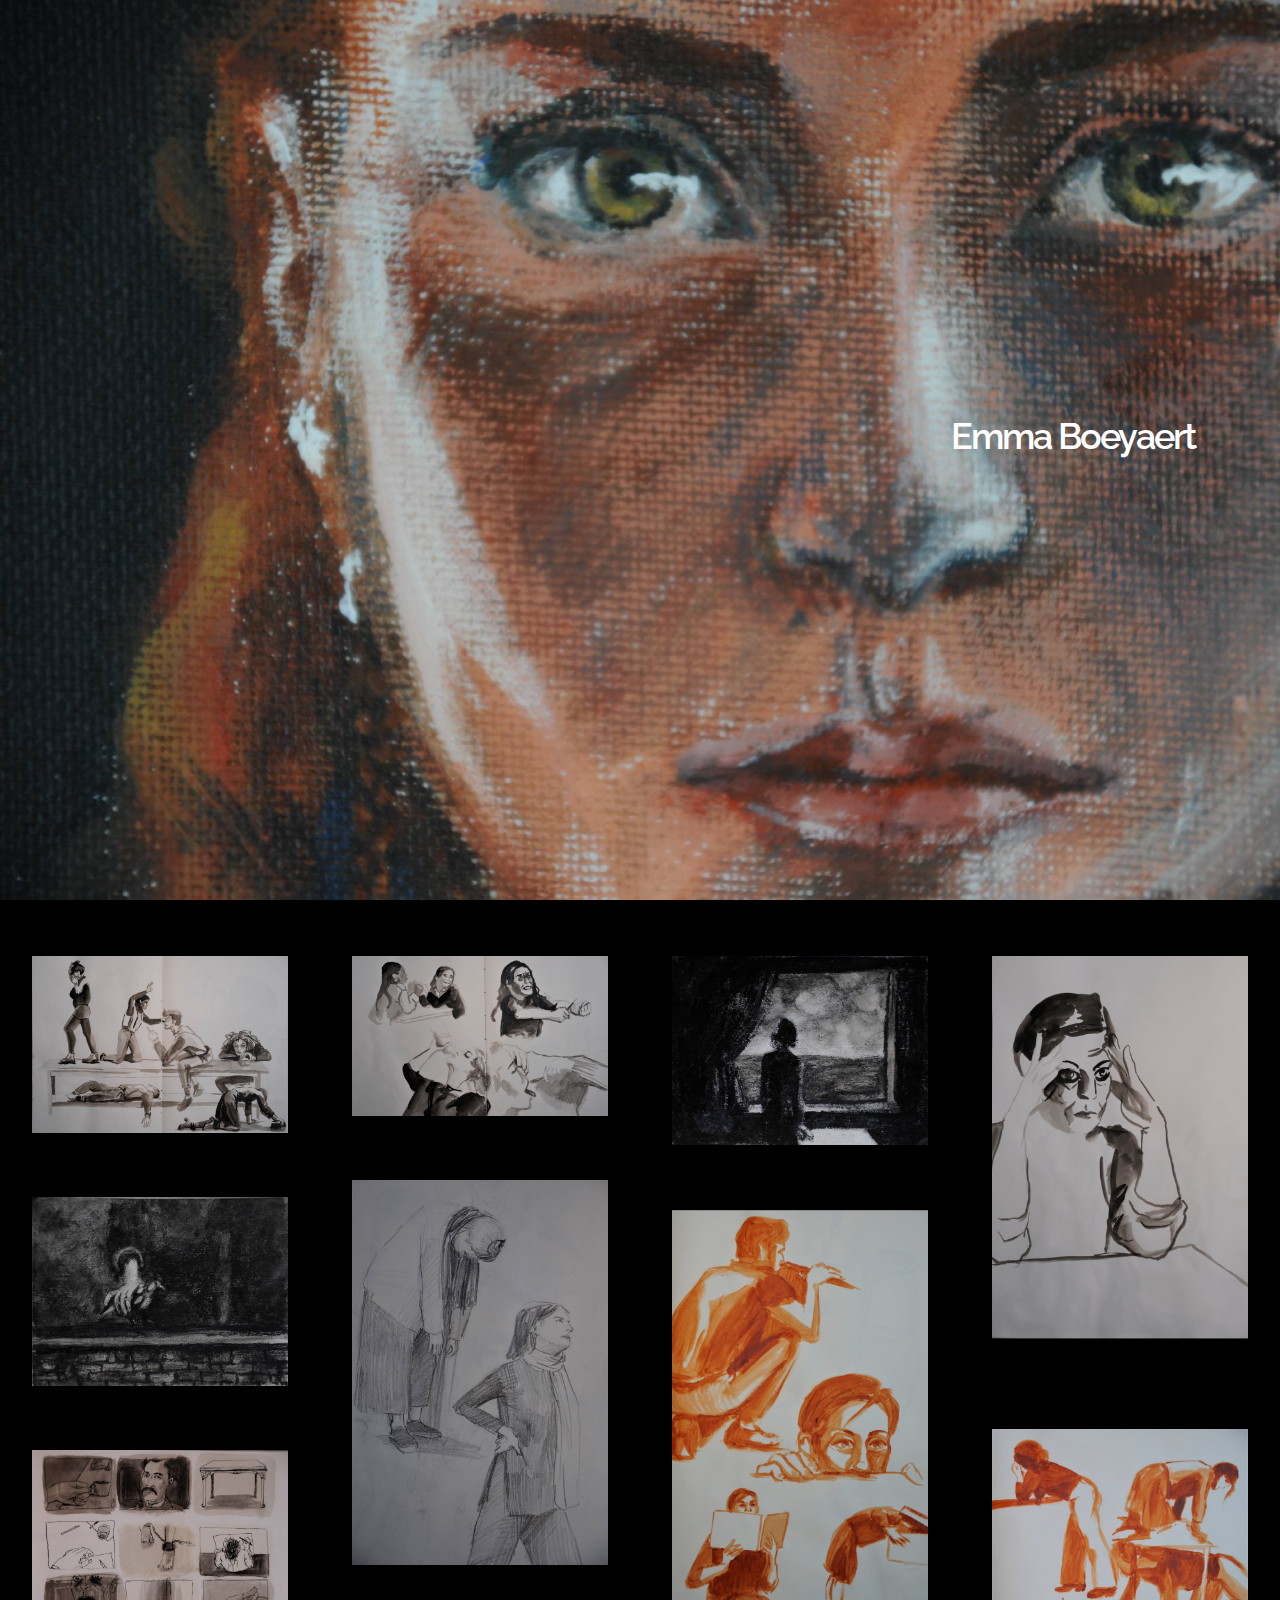
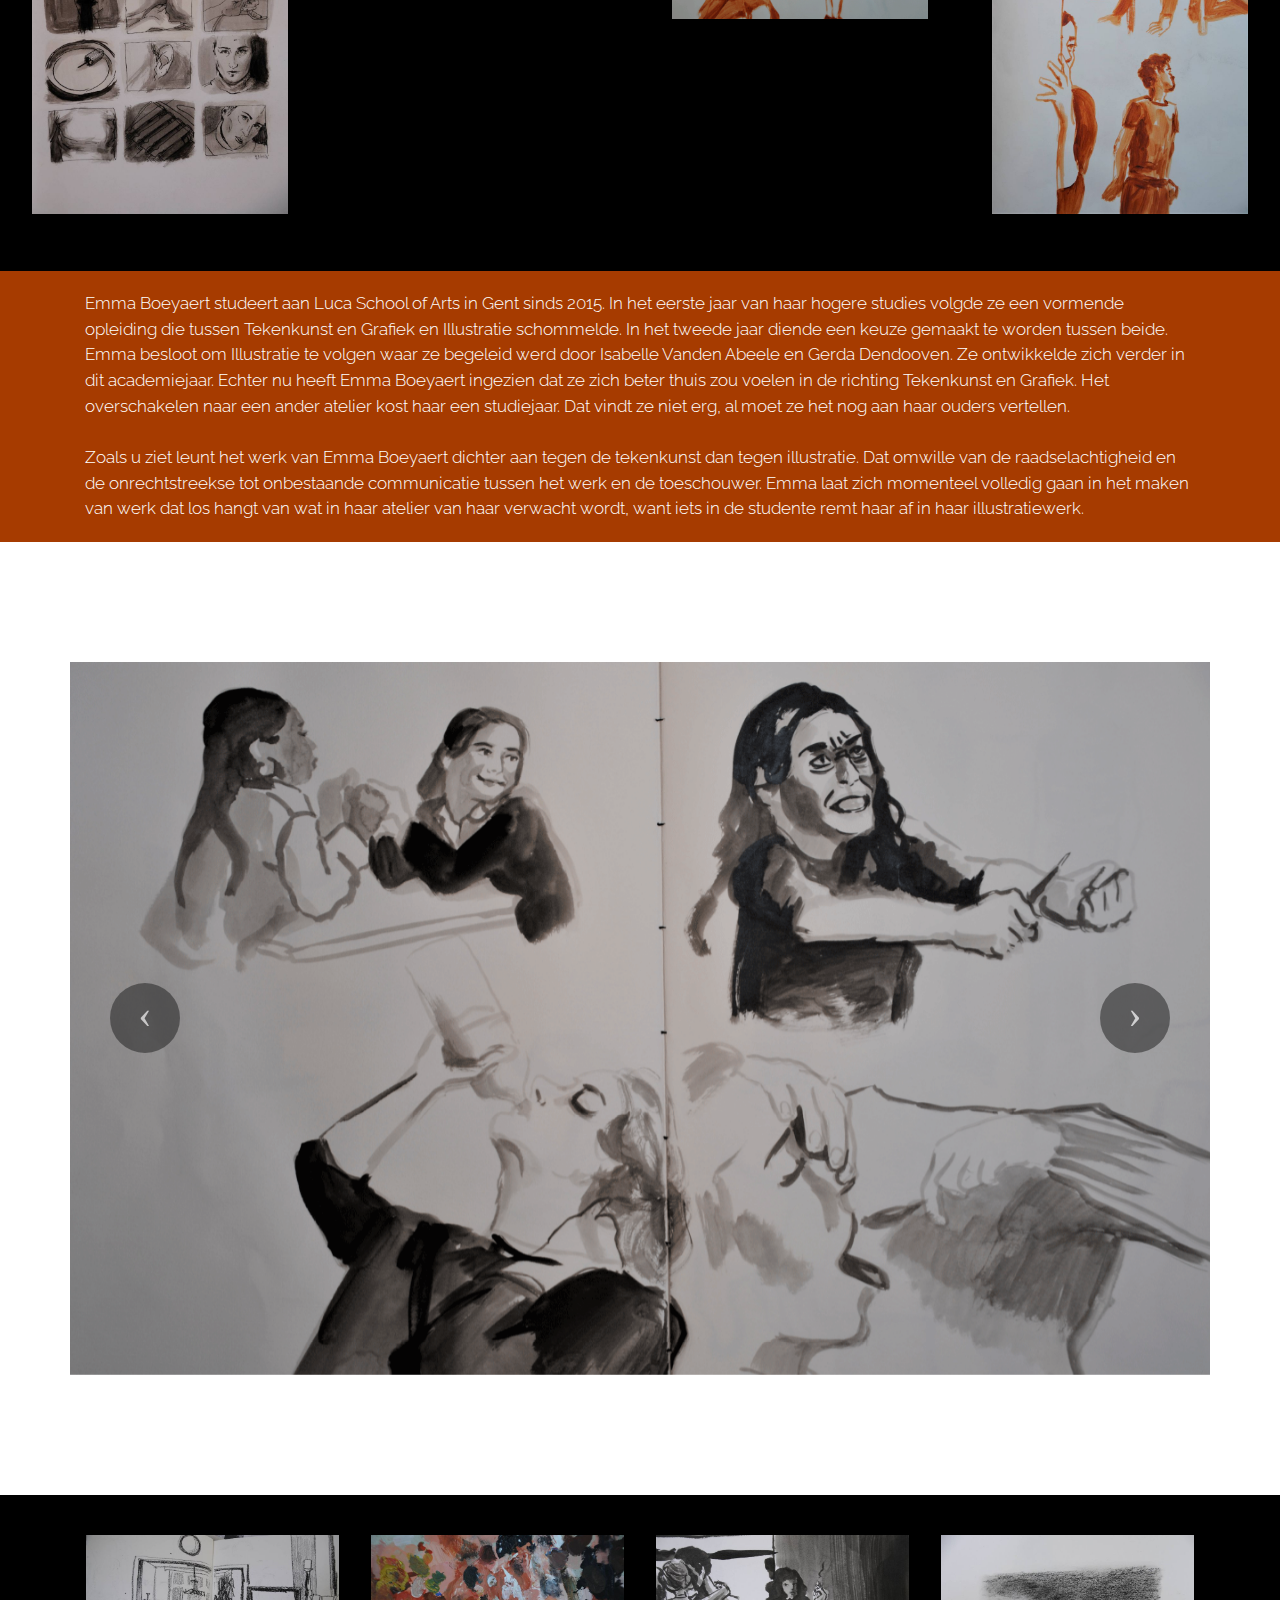
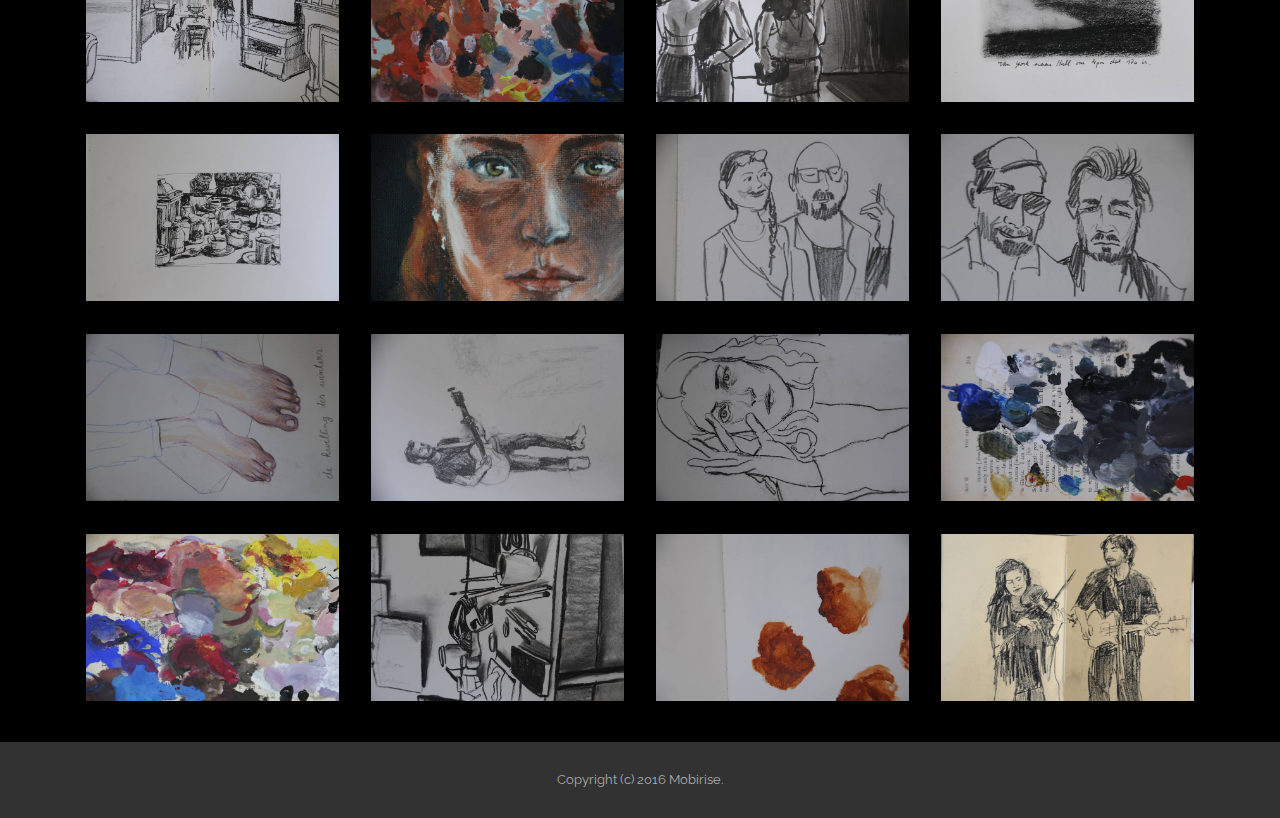
==== commit 696a905a: "create github pages" ====
--- a/index.html
+++ b/index.html
@@ -24,9 +24,9 @@
   
 </head>
 <body>
-<section class="mbr-section mbr-section-hero mbr-section-full" id="header1-1" style="background-image: url(assets/images/raam2.gif);">
-
-    <div class="mbr-overlay" style="opacity: 0.4; background-color: rgb(0, 0, 0);"></div>
+<section class="mbr-section mbr-section-hero mbr-section-full" id="header1-1" style="background-image: url(assets/images/-dsc2723-2000x1328.jpg);">
+
+    
 
     <div class="mbr-table-cell">
 
@@ -46,7 +46,7 @@
 
 </section>
 
-<section class="engine"><a rel="external" href="https://mobirise.com">Mobirise Website Maker</a></section><section class="mbr-gallery mbr-section mbr-section-nopadding mbr-slider-carousel" id="index-gallery3-0" data-filter="false" style="background-color: rgb(0, 0, 0); padding-top: 1.5rem; padding-bottom: 1.5rem;">
+<section class="engine"><a rel="external" href="https://mobirise.com">Mobirise</a></section><section class="mbr-gallery mbr-section mbr-section-nopadding mbr-slider-carousel" id="index-gallery3-0" data-filter="false" style="background-color: rgb(0, 0, 0); padding-top: 1.5rem; padding-bottom: 1.5rem;">
     <!-- Filter -->
     
 
@@ -198,13 +198,21 @@
     </div>
 </section>
 
+<section class="mbr-section article mbr-section__container" id="content1-6" style="background-color: rgb(166, 59, 0); padding-top: 20px; padding-bottom: 20px;">
+
+    <div class="container">
+        <div class="row">
+            <div class="col-xs-12 lead"><p>Emma Boeyaert studeert aan Luca School of Arts in Gent sinds 2015. In het eerste jaar van haar hogere studies volgde ze een vormende opleiding die tussen Tekenkunst en Grafiek en Illustratie schommelde. In het tweede jaar diende een keuze gemaakt te worden tussen beide. Emma besloot om Illustratie te volgen waar ze begeleid werd door Isabelle Vanden Abeele en Gerda Dendooven. Ze ontwikkelde zich verder in dit academiejaar. Echter nu heeft Emma Boeyaert ingezien dat ze zich beter thuis zou voelen in de richting Tekenkunst en Grafiek. Het overschakelen naar een ander atelier kost haar een studiejaar. Dat vindt ze niet erg, al moet ze het nog aan haar ouders vertellen.&nbsp;</p><p><br></p><p>Zoals u ziet leunt het werk van Emma Boeyaert dichter aan tegen de tekenkunst dan tegen illustratie. Dat omwille van de raadselachtigheid en de onrechtstreekse tot onbestaande communicatie tussen het werk en de toeschouwer. Emma laat zich momenteel volledig gaan in het maken van werk dat los hangt van wat in haar atelier van haar verwacht wordt, want iets in de studente remt haar af in haar illustratiewerk.&nbsp;</p></div>
+        </div>
+    </div>
+
+</section>
+
 <section class="mbr-slider mbr-section mbr-section__container carousel slide mbr-section-nopadding" data-ride="carousel" data-keyboard="false" data-wrap="true" data-pause="false" data-interval="5000" id="index-slider3-0" style="background-color: rgb(255, 255, 255);">
     <div class=" container boxed-slider" style="padding-top: 120px; padding-bottom: 120px;">
         <div>
             <div>
-                <ol class="carousel-indicators">
-                    <li data-app-prevent-settings="" data-target="#index-slider3-0" data-slide-to="0" class="active"></li><li data-app-prevent-settings="" data-target="#index-slider3-0" data-slide-to="1"></li><li data-app-prevent-settings="" data-target="#index-slider3-0" data-slide-to="2"></li><li data-app-prevent-settings="" data-target="#index-slider3-0" class="" data-slide-to="3"></li>
-                </ol>
+                
                 <div class="carousel-inner" role="listbox">
                     <div class="mbr-section mbr-section-hero carousel-item dark center active" data-bg-video-slide="false">
                         <div class="mbr-table-cell">
@@ -255,9 +263,69 @@
                         <div class="mbr-table-cell">
                             
                             <div class="container-slide">
-                                <img src="assets/images/mar-enzo.gif">
-                                <div class="row">
-                                    <div class="col-md-8 col-md-offset-2 text-xs-center">
+                                <img src="assets/images/-dsc2680-2000x1328.jpg">
+                                <div class="row">
+                                    <div class="col-md-8 col-md-offset-3 text-xs-right">
+                                        
+                                        
+
+                                        
+                                    </div>
+                                </div>
+                            </div>
+                        </div>
+                    </div><div class="mbr-section mbr-section-hero carousel-item dark center" data-bg-video-slide="false">
+                        <div class="mbr-table-cell">
+                            
+                            <div class="container-slide">
+                                <img src="assets/images/dsc-2000x1332.jpg">
+                                <div class="row">
+                                    <div class="col-md-8 col-md-offset-3 text-xs-right">
+                                        
+                                        
+
+                                        
+                                    </div>
+                                </div>
+                            </div>
+                        </div>
+                    </div><div class="mbr-section mbr-section-hero carousel-item dark center" data-bg-video-slide="false">
+                        <div class="mbr-table-cell">
+                            
+                            <div class="container-slide">
+                                <img src="assets/images/dsc-2000x1328.jpg">
+                                <div class="row">
+                                    <div class="col-md-8 col-md-offset-3 text-xs-right">
+                                        
+                                        
+
+                                        
+                                    </div>
+                                </div>
+                            </div>
+                        </div>
+                    </div><div class="mbr-section mbr-section-hero carousel-item dark center" data-bg-video-slide="false">
+                        <div class="mbr-table-cell">
+                            
+                            <div class="container-slide">
+                                <img src="assets/images/dsc-2000x1334.jpg">
+                                <div class="row">
+                                    <div class="col-md-8 col-md-offset-3 text-xs-right">
+                                        
+                                        
+
+                                        
+                                    </div>
+                                </div>
+                            </div>
+                        </div>
+                    </div><div class="mbr-section mbr-section-hero carousel-item dark center" data-bg-video-slide="false">
+                        <div class="mbr-table-cell">
+                            
+                            <div class="container-slide">
+                                <img src="assets/images/dsc-2000x1331.jpg">
+                                <div class="row">
+                                    <div class="col-md-8 col-md-offset-3 text-xs-right">
                                         
                                         
 
@@ -277,6 +345,244 @@
                     <span class="icon-next" aria-hidden="true"></span>
                     <span class="sr-only">Next</span>
                 </a>
+            </div>
+        </div>
+    </div>
+</section>
+
+<section class="mbr-gallery mbr-section mbr-section-nopadding mbr-slider-carousel" id="gallery3-0" data-filter="false" style="background-color: rgb(0, 0, 0); padding-top: 1.5rem; padding-bottom: 1.5rem;">
+    <!-- Filter -->
+    
+
+    <!-- Gallery -->
+    <div class="mbr-gallery-row container">
+        <div class=" mbr-gallery-layout-default">
+            <div>
+                <div>
+                    <div class="mbr-gallery-item mbr-gallery-item__mobirise3 mbr-gallery-item--p1" data-tags="Responsive" data-video-url="false">
+                        <div href="#lb-gallery3-0" data-slide-to="0" data-toggle="modal">
+                            
+                            
+
+                            <img alt="" src="assets/images/dsc2739-2000x1328-800x531.jpg">
+                            
+                            <span class="icon-focus"></span>
+                            
+                        </div>
+                    </div><div class="mbr-gallery-item mbr-gallery-item__mobirise3 mbr-gallery-item--p1" data-tags="Creative" data-video-url="false">
+                        <div href="#lb-gallery3-0" data-slide-to="1" data-toggle="modal">
+                            
+                            
+
+                            <img alt="" src="assets/images/dsc2744-2000x1328-800x531.jpg">
+                            
+                            <span class="icon-focus"></span>
+                            
+                        </div>
+                    </div><div class="mbr-gallery-item mbr-gallery-item__mobirise3 mbr-gallery-item--p1" data-tags="Animated" data-video-url="false">
+                        <div href="#lb-gallery3-0" data-slide-to="2" data-toggle="modal">
+                            
+                            
+
+                            <img alt="" src="assets/images/dsc2737-2000x1328-800x531.jpg">
+                            
+                            <span class="icon-focus"></span>
+                            
+                        </div>
+                    </div><div class="mbr-gallery-item mbr-gallery-item__mobirise3 mbr-gallery-item--p1" data-tags="Awesome" data-video-url="false">
+                        <div href="#lb-gallery3-0" data-slide-to="3" data-toggle="modal">
+                            
+                            
+
+                            <img alt="" src="assets/images/dsc2727-2000x1328-800x531.jpg">
+                            
+                            <span class="icon-focus"></span>
+                            
+                        </div>
+                    </div><div class="mbr-gallery-item mbr-gallery-item__mobirise3 mbr-gallery-item--p1" data-tags="Beautiful" data-video-url="false">
+                        <div href="#lb-gallery3-0" data-slide-to="4" data-toggle="modal">
+                            
+                            
+
+                            <img alt="" src="assets/images/dsc2726-2000x1328-800x531.jpg">
+                            
+                            <span class="icon-focus"></span>
+                            
+                        </div>
+                    </div><div class="mbr-gallery-item mbr-gallery-item__mobirise3 mbr-gallery-item--p1" data-tags="Responsive" data-video-url="false">
+                        <div href="#lb-gallery3-0" data-slide-to="5" data-toggle="modal">
+                            
+                            
+
+                            <img alt="" src="assets/images/dsc2723-2000x1328-800x531.jpg">
+                            
+                            <span class="icon-focus"></span>
+                            
+                        </div>
+                    </div><div class="mbr-gallery-item mbr-gallery-item__mobirise3 mbr-gallery-item--p1" data-tags="Animated" data-video-url="false">
+                        <div href="#lb-gallery3-0" data-slide-to="6" data-toggle="modal">
+                            
+                            
+
+                            <img alt="" src="assets/images/dsc2734-2000x1328-800x531.jpg">
+                            
+                            <span class="icon-focus"></span>
+                            
+                        </div>
+                    </div><div class="mbr-gallery-item mbr-gallery-item__mobirise3 mbr-gallery-item--p1" data-tags="Responsive" data-video-url="false">
+                        <div href="#lb-gallery3-0" data-slide-to="7" data-toggle="modal">
+                            
+                            
+
+                            <img alt="" src="assets/images/dsc2735-2000x1328-800x531.jpg">
+                            
+                            <span class="icon-focus"></span>
+                            
+                        </div>
+                    </div><div class="mbr-gallery-item mbr-gallery-item__mobirise3 mbr-gallery-item--p1" data-tags="Responsive" data-video-url="false">
+                        <div href="#lb-gallery3-0" data-slide-to="8" data-toggle="modal">
+                            
+                            
+
+                            <img alt="" src="assets/images/dsc2724-2000x1328-800x531.jpg">
+                            
+                            <span class="icon-focus"></span>
+                            
+                        </div>
+                    </div><div class="mbr-gallery-item mbr-gallery-item__mobirise3 mbr-gallery-item--p1" data-tags="Responsive" data-video-url="false">
+                        <div href="#lb-gallery3-0" data-slide-to="9" data-toggle="modal">
+                            
+                            
+
+                            <img alt="" src="assets/images/dsc2736-2000x1328-800x531.jpg">
+                            
+                            <span class="icon-focus"></span>
+                            
+                        </div>
+                    </div><div class="mbr-gallery-item mbr-gallery-item__mobirise3 mbr-gallery-item--p1" data-tags="Responsive" data-video-url="false">
+                        <div href="#lb-gallery3-0" data-slide-to="10" data-toggle="modal">
+                            
+                            
+
+                            <img alt="" src="assets/images/dsc2728-2000x1328-800x531.jpg">
+                            
+                            <span class="icon-focus"></span>
+                            
+                        </div>
+                    </div><div class="mbr-gallery-item mbr-gallery-item__mobirise3 mbr-gallery-item--p1" data-tags="Responsive" data-video-url="false">
+                        <div href="#lb-gallery3-0" data-slide-to="11" data-toggle="modal">
+                            
+                            
+
+                            <img alt="" src="assets/images/dsc2741-2000x1328-800x531.jpg">
+                            
+                            <span class="icon-focus"></span>
+                            
+                        </div>
+                    </div><div class="mbr-gallery-item mbr-gallery-item__mobirise3 mbr-gallery-item--p1" data-tags="Responsive" data-video-url="false">
+                        <div href="#lb-gallery3-0" data-slide-to="12" data-toggle="modal">
+                            
+                            
+
+                            <img alt="" src="assets/images/dsc2742-2000x1328-800x531.jpg">
+                            
+                            <span class="icon-focus"></span>
+                            
+                        </div>
+                    </div><div class="mbr-gallery-item mbr-gallery-item__mobirise3 mbr-gallery-item--p1" data-tags="Responsive" data-video-url="false">
+                        <div href="#lb-gallery3-0" data-slide-to="13" data-toggle="modal">
+                            
+                            
+
+                            <img alt="" src="assets/images/dsc2725-2000x1328-800x531.jpg">
+                            
+                            <span class="icon-focus"></span>
+                            
+                        </div>
+                    </div><div class="mbr-gallery-item mbr-gallery-item__mobirise3 mbr-gallery-item--p1" data-tags="Responsive" data-video-url="false">
+                        <div href="#lb-gallery3-0" data-slide-to="14" data-toggle="modal">
+                            
+                            
+
+                            <img alt="" src="assets/images/dsc2732-2000x1328-800x531.jpg">
+                            
+                            <span class="icon-focus"></span>
+                            
+                        </div>
+                    </div><div class="mbr-gallery-item mbr-gallery-item__mobirise3 mbr-gallery-item--p1" data-tags="Responsive" data-video-url="false">
+                        <div href="#lb-gallery3-0" data-slide-to="15" data-toggle="modal">
+                            
+                            
+
+                            <img alt="" src="assets/images/dsc2680-2000x1328-800x531.jpg">
+                            
+                            <span class="icon-focus"></span>
+                            
+                        </div>
+                    </div>
+                </div>
+            </div>
+            <div class="clearfix"></div>
+        </div>
+    </div>
+
+    <!-- Lightbox -->
+    <div data-app-prevent-settings="" class="mbr-slider modal fade carousel slide" tabindex="-1" data-keyboard="true" data-interval="false" id="lb-gallery3-0">
+        <div class="modal-dialog">
+            <div class="modal-content">
+                <div class="modal-body">
+                    <ol class="carousel-indicators">
+                        <li data-app-prevent-settings="" data-target="#lb-gallery3-0" data-slide-to="0"></li><li data-app-prevent-settings="" data-target="#lb-gallery3-0" data-slide-to="1"></li><li data-app-prevent-settings="" data-target="#lb-gallery3-0" data-slide-to="2"></li><li data-app-prevent-settings="" data-target="#lb-gallery3-0" data-slide-to="3"></li><li data-app-prevent-settings="" data-target="#lb-gallery3-0" data-slide-to="4"></li><li data-app-prevent-settings="" data-target="#lb-gallery3-0" data-slide-to="5"></li><li data-app-prevent-settings="" data-target="#lb-gallery3-0" data-slide-to="6"></li><li data-app-prevent-settings="" data-target="#lb-gallery3-0" data-slide-to="7"></li><li data-app-prevent-settings="" data-target="#lb-gallery3-0" data-slide-to="8"></li><li data-app-prevent-settings="" data-target="#lb-gallery3-0" data-slide-to="9"></li><li data-app-prevent-settings="" data-target="#lb-gallery3-0" data-slide-to="10"></li><li data-app-prevent-settings="" data-target="#lb-gallery3-0" data-slide-to="11"></li><li data-app-prevent-settings="" data-target="#lb-gallery3-0" data-slide-to="12"></li><li data-app-prevent-settings="" data-target="#lb-gallery3-0" data-slide-to="13"></li><li data-app-prevent-settings="" data-target="#lb-gallery3-0" data-slide-to="14"></li><li data-app-prevent-settings="" data-target="#lb-gallery3-0" class=" active" data-slide-to="15"></li>
+                    </ol>
+                    <div class="carousel-inner">
+                        <div class="carousel-item">
+                            <img alt="" src="assets/images/-dsc2739-2000x1328.jpg">
+                        </div><div class="carousel-item">
+                            <img alt="" src="assets/images/-dsc2744-2000x1328.jpg">
+                        </div><div class="carousel-item">
+                            <img alt="" src="assets/images/-dsc2737-2000x1328.jpg">
+                        </div><div class="carousel-item">
+                            <img alt="" src="assets/images/-dsc2727-2000x1328.jpg">
+                        </div><div class="carousel-item">
+                            <img alt="" src="assets/images/-dsc2726-2000x1328.jpg">
+                        </div><div class="carousel-item">
+                            <img alt="" src="assets/images/-dsc2723-2000x1328.jpg">
+                        </div><div class="carousel-item">
+                            <img alt="" src="assets/images/-dsc2734-2000x1328.jpg">
+                        </div><div class="carousel-item">
+                            <img alt="" src="assets/images/-dsc2735-2000x1328.jpg">
+                        </div><div class="carousel-item">
+                            <img alt="" src="assets/images/-dsc2724-2000x1328.jpg">
+                        </div><div class="carousel-item">
+                            <img alt="" src="assets/images/-dsc2736-2000x1328.jpg">
+                        </div><div class="carousel-item">
+                            <img alt="" src="assets/images/-dsc2728-2000x1328.jpg">
+                        </div><div class="carousel-item">
+                            <img alt="" src="assets/images/-dsc2741-2000x1328.jpg">
+                        </div><div class="carousel-item">
+                            <img alt="" src="assets/images/-dsc2742-2000x1328.jpg">
+                        </div><div class="carousel-item">
+                            <img alt="" src="assets/images/-dsc2725-2000x1328.jpg">
+                        </div><div class="carousel-item">
+                            <img alt="" src="assets/images/-dsc2732-2000x1328.jpg">
+                        </div><div class="carousel-item active">
+                            <img alt="" src="assets/images/-dsc2680-2000x1328.jpg">
+                        </div>
+                    </div>
+                    <a class="left carousel-control" role="button" data-slide="prev" href="#lb-gallery3-0">
+                        <span class="icon-prev" aria-hidden="true"></span>
+                        <span class="sr-only">Previous</span>
+                    </a>
+                    <a class="right carousel-control" role="button" data-slide="next" href="#lb-gallery3-0">
+                        <span class="icon-next" aria-hidden="true"></span>
+                        <span class="sr-only">Next</span>
+                    </a>
+
+                    <a class="close" href="#" role="button" data-dismiss="modal">
+                        <span aria-hidden="true">×</span>
+                        <span class="sr-only">Close</span>
+                    </a>
+                </div>
             </div>
         </div>
     </div>
--- a/assets/mobirise/css/mbr-additional.css
+++ b/assets/mobirise/css/mbr-additional.css
@@ -415,3 +415,6 @@
   font-size: 36px;
   text-align: right;
 }
+#content1-6 P {
+  color: #ffffff;
+}
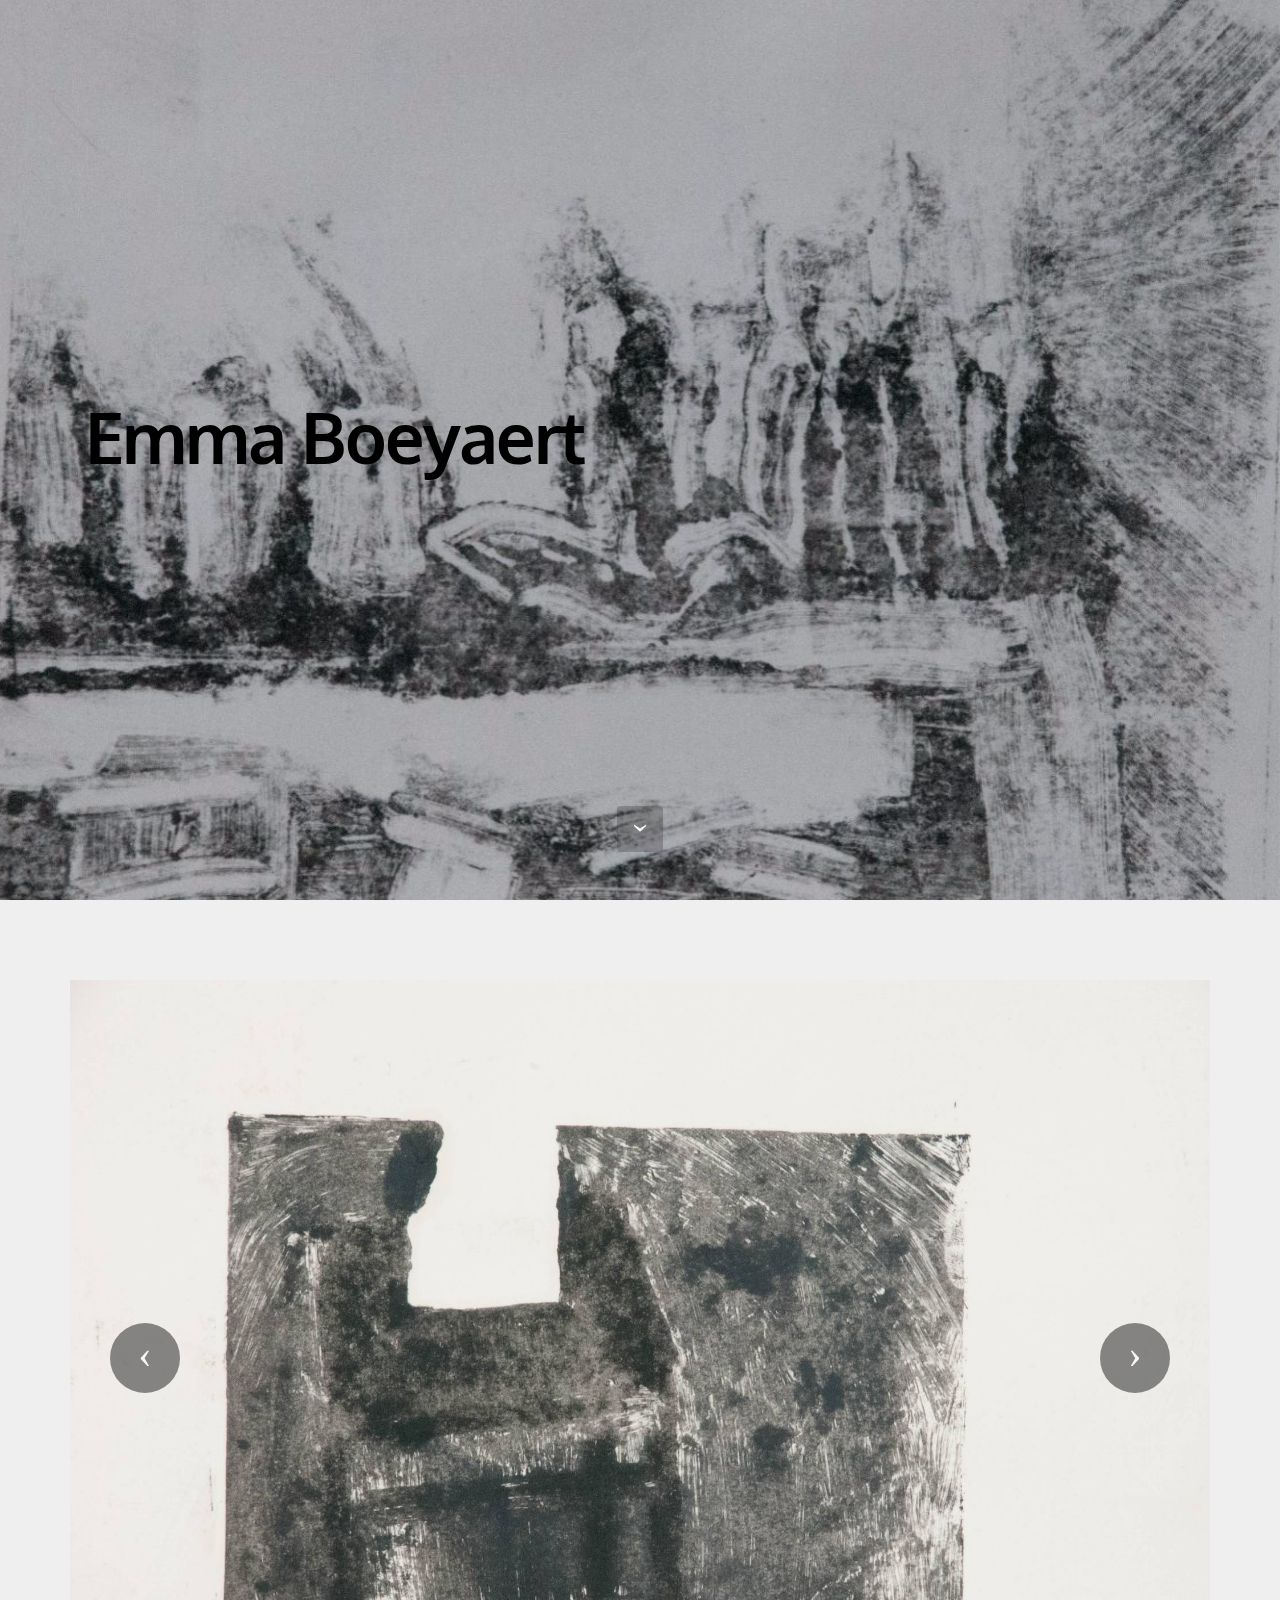
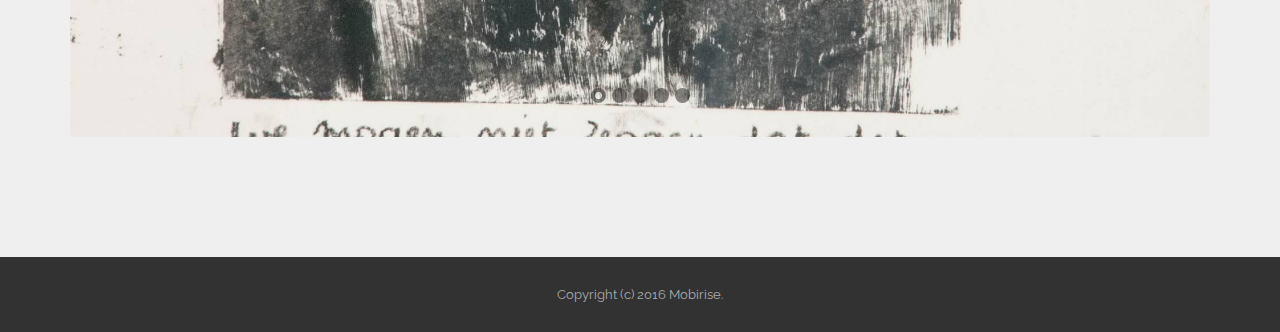
==== commit 26cd266d: "create github pages" ====
--- a/index.html
+++ b/index.html
@@ -1,30 +1,28 @@
 <!DOCTYPE html>
 <html>
 <head>
-  <!-- Site made with Mobirise Website Builder v3.12.1, https://mobirise.com -->
+  <!-- Site made with Mobirise Website Builder v4.4.1, https://mobirise.com -->
   <meta charset="UTF-8">
   <meta http-equiv="X-UA-Compatible" content="IE=edge">
-  <meta name="generator" content="Mobirise v3.12.1, mobirise.com">
+  <meta name="generator" content="Mobirise v4.4.1, mobirise.com">
   <meta name="viewport" content="width=device-width, initial-scale=1">
   <link rel="shortcut icon" href="assets/images/logo.png" type="image/x-icon">
   <meta name="description" content="">
   
-  <link rel="stylesheet" href="https://fonts.googleapis.com/css?family=Lora:400,700,400italic,700italic&amp;subset=latin">
   <link rel="stylesheet" href="https://fonts.googleapis.com/css?family=Montserrat:400,700">
   <link rel="stylesheet" href="https://fonts.googleapis.com/css?family=Raleway:100,100i,200,200i,300,300i,400,400i,500,500i,600,600i,700,700i,800,800i,900,900i">
   <link rel="stylesheet" href="assets/bootstrap-material-design-font/css/material.css">
-  <link rel="stylesheet" href="assets/et-line-font-plugin/style.css">
+  <link rel="stylesheet" href="https://fonts.googleapis.com/css?family=Lora:400,700,400italic,700italic&subset=latin">
   <link rel="stylesheet" href="assets/tether/tether.min.css">
   <link rel="stylesheet" href="assets/bootstrap/css/bootstrap.min.css">
   <link rel="stylesheet" href="assets/theme/css/style.css">
-  <link rel="stylesheet" href="assets/mobirise-gallery/style.css">
   <link rel="stylesheet" href="assets/mobirise/css/mbr-additional.css" type="text/css">
   
   
   
 </head>
 <body>
-<section class="mbr-section mbr-section-hero mbr-section-full" id="header1-1" style="background-image: url(assets/images/-dsc2723-2000x1328.jpg);">
+<section class="mbr-section mbr-section-hero mbr-section-full mbr-section-with-arrow mbr-parallax-background" id="header5-7" data-rv-view="140" style="background-image: url(assets/images/-dsc3844-1-2000x1328.jpg);">
 
     
 
@@ -32,7 +30,7 @@
 
         <div class="container">
             <div class="row">
-                <div class="mbr-section col-md-10 col-md-offset-2 text-xs-right">
+                <div class="mbr-section col-md-10">
 
                     <h1 class="mbr-section-title display-1">Emma Boeyaert</h1>
                     
@@ -42,183 +40,23 @@
         </div>
     </div>
 
-    
+    <div class="mbr-arrow mbr-arrow-floating" aria-hidden="true"><a href="#slider3-9"><i class="mbr-arrow-icon"></i></a></div>
 
 </section>
 
-<section class="engine"><a rel="external" href="https://mobirise.com">Mobirise</a></section><section class="mbr-gallery mbr-section mbr-section-nopadding mbr-slider-carousel" id="index-gallery3-0" data-filter="false" style="background-color: rgb(0, 0, 0); padding-top: 1.5rem; padding-bottom: 1.5rem;">
-    <!-- Filter -->
-    
-
-    <!-- Gallery -->
-    <div class="mbr-gallery-row">
-        <div class=" mbr-gallery-layout-default">
-            <div>
-                <div>
-                    <div class="mbr-gallery-item mbr-gallery-item__mobirise3 mbr-gallery-item--p2" data-tags="Awesome" data-video-url="false">
-                        <div href="#lb-index-gallery3-0" data-slide-to="0" data-toggle="modal">
-                            
-                            
-
-                            <img alt="" src="assets/images/dsc2030-2000x1385-22-2000x1385-51.jpg">
-                            
-                            <span class="icon-focus"></span>
-                            
-                        </div>
-                    </div><div class="mbr-gallery-item mbr-gallery-item__mobirise3 mbr-gallery-item--p2" data-tags="Creative" data-video-url="false">
-                        <div href="#lb-index-gallery3-0" data-slide-to="1" data-toggle="modal">
-                            
-                            
-
-                            <img alt="" src="assets/images/mar-enzo-1280x800-11.png">
-                            
-                            <span class="icon-focus"></span>
-                            
-                        </div>
-                    </div><div class="mbr-gallery-item mbr-gallery-item__mobirise3 mbr-gallery-item--p2" data-tags="Animated" data-video-url="false">
-                        <div href="#lb-index-gallery3-0" data-slide-to="2" data-toggle="modal">
-                            
-                            
-
-                            <img alt="" src="assets/images/dsc2058-2000x1478-72-2000x1478-39.jpg">
-                            
-                            <span class="icon-focus"></span>
-                            
-                        </div>
-                    </div><div class="mbr-gallery-item mbr-gallery-item__mobirise3 mbr-gallery-item--p2" data-tags="Awesome" data-video-url="false">
-                        <div href="#lb-index-gallery3-0" data-slide-to="3" data-toggle="modal">
-                            
-                            
-
-                            <img alt="" src="assets/images/gerda-800x1280-0.png">
-                            
-                            <span class="icon-focus"></span>
-                            
-                        </div>
-                    </div><div class="mbr-gallery-item mbr-gallery-item__mobirise3 mbr-gallery-item--p2" data-tags="Beautiful" data-video-url="false">
-                        <div href="#lb-index-gallery3-0" data-slide-to="4" data-toggle="modal">
-                            
-                            
-
-                            <img alt="" src="assets/images/dsc2020-2000x3011-4-2000x3011-67.jpg">
-                            
-                            <span class="icon-focus"></span>
-                            
-                        </div>
-                    </div><div class="mbr-gallery-item mbr-gallery-item__mobirise3 mbr-gallery-item--p2" data-tags="Responsive" data-video-url="false">
-                        <div href="#lb-index-gallery3-0" data-slide-to="5" data-toggle="modal">
-                            
-                            
-
-                            <img alt="" src="assets/images/dsc2054-2000x1478-800x591.jpg">
-                            
-                            <span class="icon-focus"></span>
-                            
-                        </div>
-                    </div><div class="mbr-gallery-item mbr-gallery-item__mobirise3 mbr-gallery-item--p2" data-tags="Animated" data-video-url="false">
-                        <div href="#lb-index-gallery3-0" data-slide-to="6" data-toggle="modal">
-                            
-                            
-
-                            <img alt="" src="assets/images/naamloos-1-800x1280-55.png">
-                            
-                            <span class="icon-focus"></span>
-                            
-                        </div>
-                    </div><div class="mbr-gallery-item mbr-gallery-item__mobirise3 mbr-gallery-item--p2" data-tags="Responsive" data-video-url="false">
-                        <div href="#lb-index-gallery3-0" data-slide-to="7" data-toggle="modal">
-                            
-                            
-
-                            <img alt="" src="assets/images/dsc2016-2000x3010-800x1204.jpg">
-                            
-                            <span class="icon-focus"></span>
-                            
-                        </div>
-                    </div><div class="mbr-gallery-item mbr-gallery-item__mobirise3 mbr-gallery-item--p2" data-tags="Responsive" data-video-url="false">
-                        <div href="#lb-index-gallery3-0" data-slide-to="8" data-toggle="modal">
-                            
-                            
-
-                            <img alt="" src="assets/images/dsc2039-2000x2846-800x1138.jpg">
-                            
-                            <span class="icon-focus"></span>
-                            
-                        </div>
-                    </div>
-                </div>
-            </div>
-            <div class="clearfix"></div>
-        </div>
-    </div>
-
-    <!-- Lightbox -->
-    <div data-app-prevent-settings="" class="mbr-slider modal fade carousel slide" tabindex="-1" data-keyboard="true" data-interval="false" id="lb-index-gallery3-0">
-        <div class="modal-dialog">
-            <div class="modal-content">
-                <div class="modal-body">
-                    
-                    <div class="carousel-inner">
-                        <div class="carousel-item">
-                            <img alt="" src="assets/images/dsc2030-2000x1385-22.jpg">
-                        </div><div class="carousel-item">
-                            <img alt="" src="assets/images/mar-enzo.gif">
-                        </div><div class="carousel-item">
-                            <img alt="" src="assets/images/dsc2058-2000x1478-72.jpg">
-                        </div><div class="carousel-item">
-                            <img alt="" src="assets/images/gerda.gif">
-                        </div><div class="carousel-item">
-                            <img alt="" src="assets/images/dsc2020-2000x3011-4.jpg">
-                        </div><div class="carousel-item">
-                            <img alt="" src="assets/images/-dsc2054-2000x1478.jpg">
-                        </div><div class="carousel-item">
-                            <img alt="" src="assets/images/naamloos-1.gif">
-                        </div><div class="carousel-item">
-                            <img alt="" src="assets/images/-dsc2016-2000x3010.jpg">
-                        </div><div class="carousel-item active">
-                            <img alt="" src="assets/images/-dsc2039-2000x2846.jpg">
-                        </div>
-                    </div>
-                    <a class="left carousel-control" role="button" data-slide="prev" href="#lb-index-gallery3-0">
-                        <span class="icon-prev" aria-hidden="true"></span>
-                        <span class="sr-only">Previous</span>
-                    </a>
-                    <a class="right carousel-control" role="button" data-slide="next" href="#lb-index-gallery3-0">
-                        <span class="icon-next" aria-hidden="true"></span>
-                        <span class="sr-only">Next</span>
-                    </a>
-
-                    <a class="close" href="#" role="button" data-dismiss="modal">
-                        <span aria-hidden="true">×</span>
-                        <span class="sr-only">Close</span>
-                    </a>
-                </div>
-            </div>
-        </div>
-    </div>
-</section>
-
-<section class="mbr-section article mbr-section__container" id="content1-6" style="background-color: rgb(166, 59, 0); padding-top: 20px; padding-bottom: 20px;">
-
-    <div class="container">
-        <div class="row">
-            <div class="col-xs-12 lead"><p>Emma Boeyaert studeert aan Luca School of Arts in Gent sinds 2015. In het eerste jaar van haar hogere studies volgde ze een vormende opleiding die tussen Tekenkunst en Grafiek en Illustratie schommelde. In het tweede jaar diende een keuze gemaakt te worden tussen beide. Emma besloot om Illustratie te volgen waar ze begeleid werd door Isabelle Vanden Abeele en Gerda Dendooven. Ze ontwikkelde zich verder in dit academiejaar. Echter nu heeft Emma Boeyaert ingezien dat ze zich beter thuis zou voelen in de richting Tekenkunst en Grafiek. Het overschakelen naar een ander atelier kost haar een studiejaar. Dat vindt ze niet erg, al moet ze het nog aan haar ouders vertellen.&nbsp;</p><p><br></p><p>Zoals u ziet leunt het werk van Emma Boeyaert dichter aan tegen de tekenkunst dan tegen illustratie. Dat omwille van de raadselachtigheid en de onrechtstreekse tot onbestaande communicatie tussen het werk en de toeschouwer. Emma laat zich momenteel volledig gaan in het maken van werk dat los hangt van wat in haar atelier van haar verwacht wordt, want iets in de studente remt haar af in haar illustratiewerk.&nbsp;</p></div>
-        </div>
-    </div>
-
-</section>
-
-<section class="mbr-slider mbr-section mbr-section__container carousel slide mbr-section-nopadding" data-ride="carousel" data-keyboard="false" data-wrap="true" data-pause="false" data-interval="5000" id="index-slider3-0" style="background-color: rgb(255, 255, 255);">
-    <div class=" container boxed-slider" style="padding-top: 120px; padding-bottom: 120px;">
+<section class="engine"><a href="https://mobirise.co/j">design a website</a></section><section class="mbr-slider mbr-section mbr-section__container carousel slide mbr-section-nopadding" data-ride="carousel" data-keyboard="false" data-wrap="true" data-pause="false" data-interval="5000" id="slider3-9" data-rv-view="146" style="background-color: rgb(239, 239, 239);">
+    <div class=" container boxed-slider" style="padding-top: 80px; padding-bottom: 120px;">
         <div>
             <div>
-                
+                <ol class="carousel-indicators">
+                    <li data-app-prevent-settings="" data-target="#slider3-9" data-slide-to="0" class="active"></li><li data-app-prevent-settings="" data-target="#slider3-9" data-slide-to="1"></li><li data-app-prevent-settings="" data-target="#slider3-9" data-slide-to="2"></li><li data-app-prevent-settings="" data-target="#slider3-9" data-slide-to="3"></li><li data-app-prevent-settings="" data-target="#slider3-9" class="" data-slide-to="4"></li>
+                </ol>
                 <div class="carousel-inner" role="listbox">
                     <div class="mbr-section mbr-section-hero carousel-item dark center active" data-bg-video-slide="false">
                         <div class="mbr-table-cell">
                             
                             <div class="container-slide">
-                                <img src="assets/images/mar-enzo.gif">
+                                <img src="assets/images/-dsc3843-2000x1328.jpg">
                                 <div class="row">
                                     <div class="col-md-8 col-md-offset-2 text-xs-center">
                                         
@@ -233,22 +71,7 @@
                         <div class="mbr-table-cell">
                             
                             <div class="container-slide">
-                                <img src="assets/images/tafel-gebeurtenissen.gif">
-                                <div class="row">
-                                    <div class="col-md-8 col-md-offset-1">
-                                        
-                                        
-
-                                        
-                                    </div>
-                                </div>
-                            </div>
-                        </div>
-                    </div><div class="mbr-section mbr-section-hero carousel-item dark center" data-bg-video-slide="false">
-                        <div class="mbr-table-cell">
-                            
-                            <div class="container-slide">
-                                <img src="assets/images/keuken.gif">
+                                <img src="assets/images/-dsc3833-2000x1328.jpg">
                                 <div class="row">
                                     <div class="col-md-8 col-md-offset-3 text-xs-right">
                                         
@@ -263,9 +86,9 @@
                         <div class="mbr-table-cell">
                             
                             <div class="container-slide">
-                                <img src="assets/images/-dsc2680-2000x1328.jpg">
+                                <img src="assets/images/-dsc3836-2000x3011.jpg">
                                 <div class="row">
-                                    <div class="col-md-8 col-md-offset-3 text-xs-right">
+                                    <div class="col-md-8 col-md-offset-2 text-xs-center">
                                         
                                         
 
@@ -278,9 +101,9 @@
                         <div class="mbr-table-cell">
                             
                             <div class="container-slide">
-                                <img src="assets/images/dsc-2000x1332.jpg">
+                                <img src="assets/images/-dsc3823-2000x1328.jpg">
                                 <div class="row">
-                                    <div class="col-md-8 col-md-offset-3 text-xs-right">
+                                    <div class="col-md-8 col-md-offset-2 text-xs-center">
                                         
                                         
 
@@ -293,39 +116,9 @@
                         <div class="mbr-table-cell">
                             
                             <div class="container-slide">
-                                <img src="assets/images/dsc-2000x1328.jpg">
+                                <img src="assets/images/-dsc3840-2000x1328.jpg">
                                 <div class="row">
-                                    <div class="col-md-8 col-md-offset-3 text-xs-right">
-                                        
-                                        
-
-                                        
-                                    </div>
-                                </div>
-                            </div>
-                        </div>
-                    </div><div class="mbr-section mbr-section-hero carousel-item dark center" data-bg-video-slide="false">
-                        <div class="mbr-table-cell">
-                            
-                            <div class="container-slide">
-                                <img src="assets/images/dsc-2000x1334.jpg">
-                                <div class="row">
-                                    <div class="col-md-8 col-md-offset-3 text-xs-right">
-                                        
-                                        
-
-                                        
-                                    </div>
-                                </div>
-                            </div>
-                        </div>
-                    </div><div class="mbr-section mbr-section-hero carousel-item dark center" data-bg-video-slide="false">
-                        <div class="mbr-table-cell">
-                            
-                            <div class="container-slide">
-                                <img src="assets/images/dsc-2000x1331.jpg">
-                                <div class="row">
-                                    <div class="col-md-8 col-md-offset-3 text-xs-right">
+                                    <div class="col-md-8 col-md-offset-2 text-xs-center">
                                         
                                         
 
@@ -337,11 +130,11 @@
                     </div>
                 </div>
 
-                <a data-app-prevent-settings="" class="left carousel-control" role="button" data-slide="prev" href="#index-slider3-0">
+                <a data-app-prevent-settings="" class="left carousel-control" role="button" data-slide="prev" href="#slider3-9">
                     <span class="icon-prev" aria-hidden="true"></span>
                     <span class="sr-only">Previous</span>
                 </a>
-                <a data-app-prevent-settings="" class="right carousel-control" role="button" data-slide="next" href="#index-slider3-0">
+                <a data-app-prevent-settings="" class="right carousel-control" role="button" data-slide="next" href="#slider3-9">
                     <span class="icon-next" aria-hidden="true"></span>
                     <span class="sr-only">Next</span>
                 </a>
@@ -350,248 +143,10 @@
     </div>
 </section>
 
-<section class="mbr-gallery mbr-section mbr-section-nopadding mbr-slider-carousel" id="gallery3-0" data-filter="false" style="background-color: rgb(0, 0, 0); padding-top: 1.5rem; padding-bottom: 1.5rem;">
-    <!-- Filter -->
+<footer class="mbr-small-footer mbr-section mbr-section-nopadding" id="footer1-2" data-rv-view="3" style="background-color: rgb(50, 50, 50); padding-top: 1.75rem; padding-bottom: 1.75rem;">
     
-
-    <!-- Gallery -->
-    <div class="mbr-gallery-row container">
-        <div class=" mbr-gallery-layout-default">
-            <div>
-                <div>
-                    <div class="mbr-gallery-item mbr-gallery-item__mobirise3 mbr-gallery-item--p1" data-tags="Responsive" data-video-url="false">
-                        <div href="#lb-gallery3-0" data-slide-to="0" data-toggle="modal">
-                            
-                            
-
-                            <img alt="" src="assets/images/dsc2739-2000x1328-800x531.jpg">
-                            
-                            <span class="icon-focus"></span>
-                            
-                        </div>
-                    </div><div class="mbr-gallery-item mbr-gallery-item__mobirise3 mbr-gallery-item--p1" data-tags="Creative" data-video-url="false">
-                        <div href="#lb-gallery3-0" data-slide-to="1" data-toggle="modal">
-                            
-                            
-
-                            <img alt="" src="assets/images/dsc2744-2000x1328-800x531.jpg">
-                            
-                            <span class="icon-focus"></span>
-                            
-                        </div>
-                    </div><div class="mbr-gallery-item mbr-gallery-item__mobirise3 mbr-gallery-item--p1" data-tags="Animated" data-video-url="false">
-                        <div href="#lb-gallery3-0" data-slide-to="2" data-toggle="modal">
-                            
-                            
-
-                            <img alt="" src="assets/images/dsc2737-2000x1328-800x531.jpg">
-                            
-                            <span class="icon-focus"></span>
-                            
-                        </div>
-                    </div><div class="mbr-gallery-item mbr-gallery-item__mobirise3 mbr-gallery-item--p1" data-tags="Awesome" data-video-url="false">
-                        <div href="#lb-gallery3-0" data-slide-to="3" data-toggle="modal">
-                            
-                            
-
-                            <img alt="" src="assets/images/dsc2727-2000x1328-800x531.jpg">
-                            
-                            <span class="icon-focus"></span>
-                            
-                        </div>
-                    </div><div class="mbr-gallery-item mbr-gallery-item__mobirise3 mbr-gallery-item--p1" data-tags="Beautiful" data-video-url="false">
-                        <div href="#lb-gallery3-0" data-slide-to="4" data-toggle="modal">
-                            
-                            
-
-                            <img alt="" src="assets/images/dsc2726-2000x1328-800x531.jpg">
-                            
-                            <span class="icon-focus"></span>
-                            
-                        </div>
-                    </div><div class="mbr-gallery-item mbr-gallery-item__mobirise3 mbr-gallery-item--p1" data-tags="Responsive" data-video-url="false">
-                        <div href="#lb-gallery3-0" data-slide-to="5" data-toggle="modal">
-                            
-                            
-
-                            <img alt="" src="assets/images/dsc2723-2000x1328-800x531.jpg">
-                            
-                            <span class="icon-focus"></span>
-                            
-                        </div>
-                    </div><div class="mbr-gallery-item mbr-gallery-item__mobirise3 mbr-gallery-item--p1" data-tags="Animated" data-video-url="false">
-                        <div href="#lb-gallery3-0" data-slide-to="6" data-toggle="modal">
-                            
-                            
-
-                            <img alt="" src="assets/images/dsc2734-2000x1328-800x531.jpg">
-                            
-                            <span class="icon-focus"></span>
-                            
-                        </div>
-                    </div><div class="mbr-gallery-item mbr-gallery-item__mobirise3 mbr-gallery-item--p1" data-tags="Responsive" data-video-url="false">
-                        <div href="#lb-gallery3-0" data-slide-to="7" data-toggle="modal">
-                            
-                            
-
-                            <img alt="" src="assets/images/dsc2735-2000x1328-800x531.jpg">
-                            
-                            <span class="icon-focus"></span>
-                            
-                        </div>
-                    </div><div class="mbr-gallery-item mbr-gallery-item__mobirise3 mbr-gallery-item--p1" data-tags="Responsive" data-video-url="false">
-                        <div href="#lb-gallery3-0" data-slide-to="8" data-toggle="modal">
-                            
-                            
-
-                            <img alt="" src="assets/images/dsc2724-2000x1328-800x531.jpg">
-                            
-                            <span class="icon-focus"></span>
-                            
-                        </div>
-                    </div><div class="mbr-gallery-item mbr-gallery-item__mobirise3 mbr-gallery-item--p1" data-tags="Responsive" data-video-url="false">
-                        <div href="#lb-gallery3-0" data-slide-to="9" data-toggle="modal">
-                            
-                            
-
-                            <img alt="" src="assets/images/dsc2736-2000x1328-800x531.jpg">
-                            
-                            <span class="icon-focus"></span>
-                            
-                        </div>
-                    </div><div class="mbr-gallery-item mbr-gallery-item__mobirise3 mbr-gallery-item--p1" data-tags="Responsive" data-video-url="false">
-                        <div href="#lb-gallery3-0" data-slide-to="10" data-toggle="modal">
-                            
-                            
-
-                            <img alt="" src="assets/images/dsc2728-2000x1328-800x531.jpg">
-                            
-                            <span class="icon-focus"></span>
-                            
-                        </div>
-                    </div><div class="mbr-gallery-item mbr-gallery-item__mobirise3 mbr-gallery-item--p1" data-tags="Responsive" data-video-url="false">
-                        <div href="#lb-gallery3-0" data-slide-to="11" data-toggle="modal">
-                            
-                            
-
-                            <img alt="" src="assets/images/dsc2741-2000x1328-800x531.jpg">
-                            
-                            <span class="icon-focus"></span>
-                            
-                        </div>
-                    </div><div class="mbr-gallery-item mbr-gallery-item__mobirise3 mbr-gallery-item--p1" data-tags="Responsive" data-video-url="false">
-                        <div href="#lb-gallery3-0" data-slide-to="12" data-toggle="modal">
-                            
-                            
-
-                            <img alt="" src="assets/images/dsc2742-2000x1328-800x531.jpg">
-                            
-                            <span class="icon-focus"></span>
-                            
-                        </div>
-                    </div><div class="mbr-gallery-item mbr-gallery-item__mobirise3 mbr-gallery-item--p1" data-tags="Responsive" data-video-url="false">
-                        <div href="#lb-gallery3-0" data-slide-to="13" data-toggle="modal">
-                            
-                            
-
-                            <img alt="" src="assets/images/dsc2725-2000x1328-800x531.jpg">
-                            
-                            <span class="icon-focus"></span>
-                            
-                        </div>
-                    </div><div class="mbr-gallery-item mbr-gallery-item__mobirise3 mbr-gallery-item--p1" data-tags="Responsive" data-video-url="false">
-                        <div href="#lb-gallery3-0" data-slide-to="14" data-toggle="modal">
-                            
-                            
-
-                            <img alt="" src="assets/images/dsc2732-2000x1328-800x531.jpg">
-                            
-                            <span class="icon-focus"></span>
-                            
-                        </div>
-                    </div><div class="mbr-gallery-item mbr-gallery-item__mobirise3 mbr-gallery-item--p1" data-tags="Responsive" data-video-url="false">
-                        <div href="#lb-gallery3-0" data-slide-to="15" data-toggle="modal">
-                            
-                            
-
-                            <img alt="" src="assets/images/dsc2680-2000x1328-800x531.jpg">
-                            
-                            <span class="icon-focus"></span>
-                            
-                        </div>
-                    </div>
-                </div>
-            </div>
-            <div class="clearfix"></div>
-        </div>
-    </div>
-
-    <!-- Lightbox -->
-    <div data-app-prevent-settings="" class="mbr-slider modal fade carousel slide" tabindex="-1" data-keyboard="true" data-interval="false" id="lb-gallery3-0">
-        <div class="modal-dialog">
-            <div class="modal-content">
-                <div class="modal-body">
-                    <ol class="carousel-indicators">
-                        <li data-app-prevent-settings="" data-target="#lb-gallery3-0" data-slide-to="0"></li><li data-app-prevent-settings="" data-target="#lb-gallery3-0" data-slide-to="1"></li><li data-app-prevent-settings="" data-target="#lb-gallery3-0" data-slide-to="2"></li><li data-app-prevent-settings="" data-target="#lb-gallery3-0" data-slide-to="3"></li><li data-app-prevent-settings="" data-target="#lb-gallery3-0" data-slide-to="4"></li><li data-app-prevent-settings="" data-target="#lb-gallery3-0" data-slide-to="5"></li><li data-app-prevent-settings="" data-target="#lb-gallery3-0" data-slide-to="6"></li><li data-app-prevent-settings="" data-target="#lb-gallery3-0" data-slide-to="7"></li><li data-app-prevent-settings="" data-target="#lb-gallery3-0" data-slide-to="8"></li><li data-app-prevent-settings="" data-target="#lb-gallery3-0" data-slide-to="9"></li><li data-app-prevent-settings="" data-target="#lb-gallery3-0" data-slide-to="10"></li><li data-app-prevent-settings="" data-target="#lb-gallery3-0" data-slide-to="11"></li><li data-app-prevent-settings="" data-target="#lb-gallery3-0" data-slide-to="12"></li><li data-app-prevent-settings="" data-target="#lb-gallery3-0" data-slide-to="13"></li><li data-app-prevent-settings="" data-target="#lb-gallery3-0" data-slide-to="14"></li><li data-app-prevent-settings="" data-target="#lb-gallery3-0" class=" active" data-slide-to="15"></li>
-                    </ol>
-                    <div class="carousel-inner">
-                        <div class="carousel-item">
-                            <img alt="" src="assets/images/-dsc2739-2000x1328.jpg">
-                        </div><div class="carousel-item">
-                            <img alt="" src="assets/images/-dsc2744-2000x1328.jpg">
-                        </div><div class="carousel-item">
-                            <img alt="" src="assets/images/-dsc2737-2000x1328.jpg">
-                        </div><div class="carousel-item">
-                            <img alt="" src="assets/images/-dsc2727-2000x1328.jpg">
-                        </div><div class="carousel-item">
-                            <img alt="" src="assets/images/-dsc2726-2000x1328.jpg">
-                        </div><div class="carousel-item">
-                            <img alt="" src="assets/images/-dsc2723-2000x1328.jpg">
-                        </div><div class="carousel-item">
-                            <img alt="" src="assets/images/-dsc2734-2000x1328.jpg">
-                        </div><div class="carousel-item">
-                            <img alt="" src="assets/images/-dsc2735-2000x1328.jpg">
-                        </div><div class="carousel-item">
-                            <img alt="" src="assets/images/-dsc2724-2000x1328.jpg">
-                        </div><div class="carousel-item">
-                            <img alt="" src="assets/images/-dsc2736-2000x1328.jpg">
-                        </div><div class="carousel-item">
-                            <img alt="" src="assets/images/-dsc2728-2000x1328.jpg">
-                        </div><div class="carousel-item">
-                            <img alt="" src="assets/images/-dsc2741-2000x1328.jpg">
-                        </div><div class="carousel-item">
-                            <img alt="" src="assets/images/-dsc2742-2000x1328.jpg">
-                        </div><div class="carousel-item">
-                            <img alt="" src="assets/images/-dsc2725-2000x1328.jpg">
-                        </div><div class="carousel-item">
-                            <img alt="" src="assets/images/-dsc2732-2000x1328.jpg">
-                        </div><div class="carousel-item active">
-                            <img alt="" src="assets/images/-dsc2680-2000x1328.jpg">
-                        </div>
-                    </div>
-                    <a class="left carousel-control" role="button" data-slide="prev" href="#lb-gallery3-0">
-                        <span class="icon-prev" aria-hidden="true"></span>
-                        <span class="sr-only">Previous</span>
-                    </a>
-                    <a class="right carousel-control" role="button" data-slide="next" href="#lb-gallery3-0">
-                        <span class="icon-next" aria-hidden="true"></span>
-                        <span class="sr-only">Next</span>
-                    </a>
-
-                    <a class="close" href="#" role="button" data-dismiss="modal">
-                        <span aria-hidden="true">×</span>
-                        <span class="sr-only">Close</span>
-                    </a>
-                </div>
-            </div>
-        </div>
-    </div>
-</section>
-
-<footer class="mbr-small-footer mbr-section mbr-section-nopadding" id="footer1-2" style="background-color: rgb(50, 50, 50); padding-top: 1.75rem; padding-bottom: 1.75rem;">
-    
-    <div class="container">
-        <p class="text-xs-center">Copyright (c) 2016 Mobirise.</p>
+    <div class="container text-xs-center">
+        <p>Copyright (c) 2016 Mobirise.</p>
     </div>
 </footer>
 
@@ -600,12 +155,9 @@
   <script src="assets/tether/tether.min.js"></script>
   <script src="assets/bootstrap/js/bootstrap.min.js"></script>
   <script src="assets/smooth-scroll/smooth-scroll.js"></script>
-  <script src="assets/masonry/masonry.pkgd.min.js"></script>
-  <script src="assets/imagesloaded/imagesloaded.pkgd.min.js"></script>
+  <script src="assets/jarallax/jarallax.js"></script>
   <script src="assets/bootstrap-carousel-swipe/bootstrap-carousel-swipe.js"></script>
   <script src="assets/theme/js/script.js"></script>
-  <script src="assets/mobirise-gallery/player.min.js"></script>
-  <script src="assets/mobirise-gallery/script.js"></script>
   
   
  <div id="scrollToTop" class="scrollToTop mbr-arrow-up"><a style="text-align: center;"><i class="mbr-arrow-up-icon"></i></a></div>
--- a/assets/mobirise/css/mbr-additional.css
+++ b/assets/mobirise/css/mbr-additional.css
@@ -1,5 +1,7 @@
+@import url(https://fonts.googleapis.com/css?family=Oxygen:400,300,700);
 @import url(https://fonts.googleapis.com/css?family=Raleway:400,300,700);
 @import url(https://fonts.googleapis.com/css?family=PT+Sans+Narrow:400,700);
+
 
 
 
@@ -410,11 +412,10 @@
 .mbr-gallery-filter li:hover {
   color: #b8312f;
 }
-#header1-1 .mbr-section-title {
-  color: #ffffff;
-  font-size: 36px;
-  text-align: right;
-}
-#content1-6 P {
-  color: #ffffff;
-}
+#header5-7 .mbr-section-title {
+  color: #000;
+  font-family: 'Oxygen', sans-serif;
+}
+#header5-7 .mbr-section-lead {
+  color: #9c9a9a;
+}
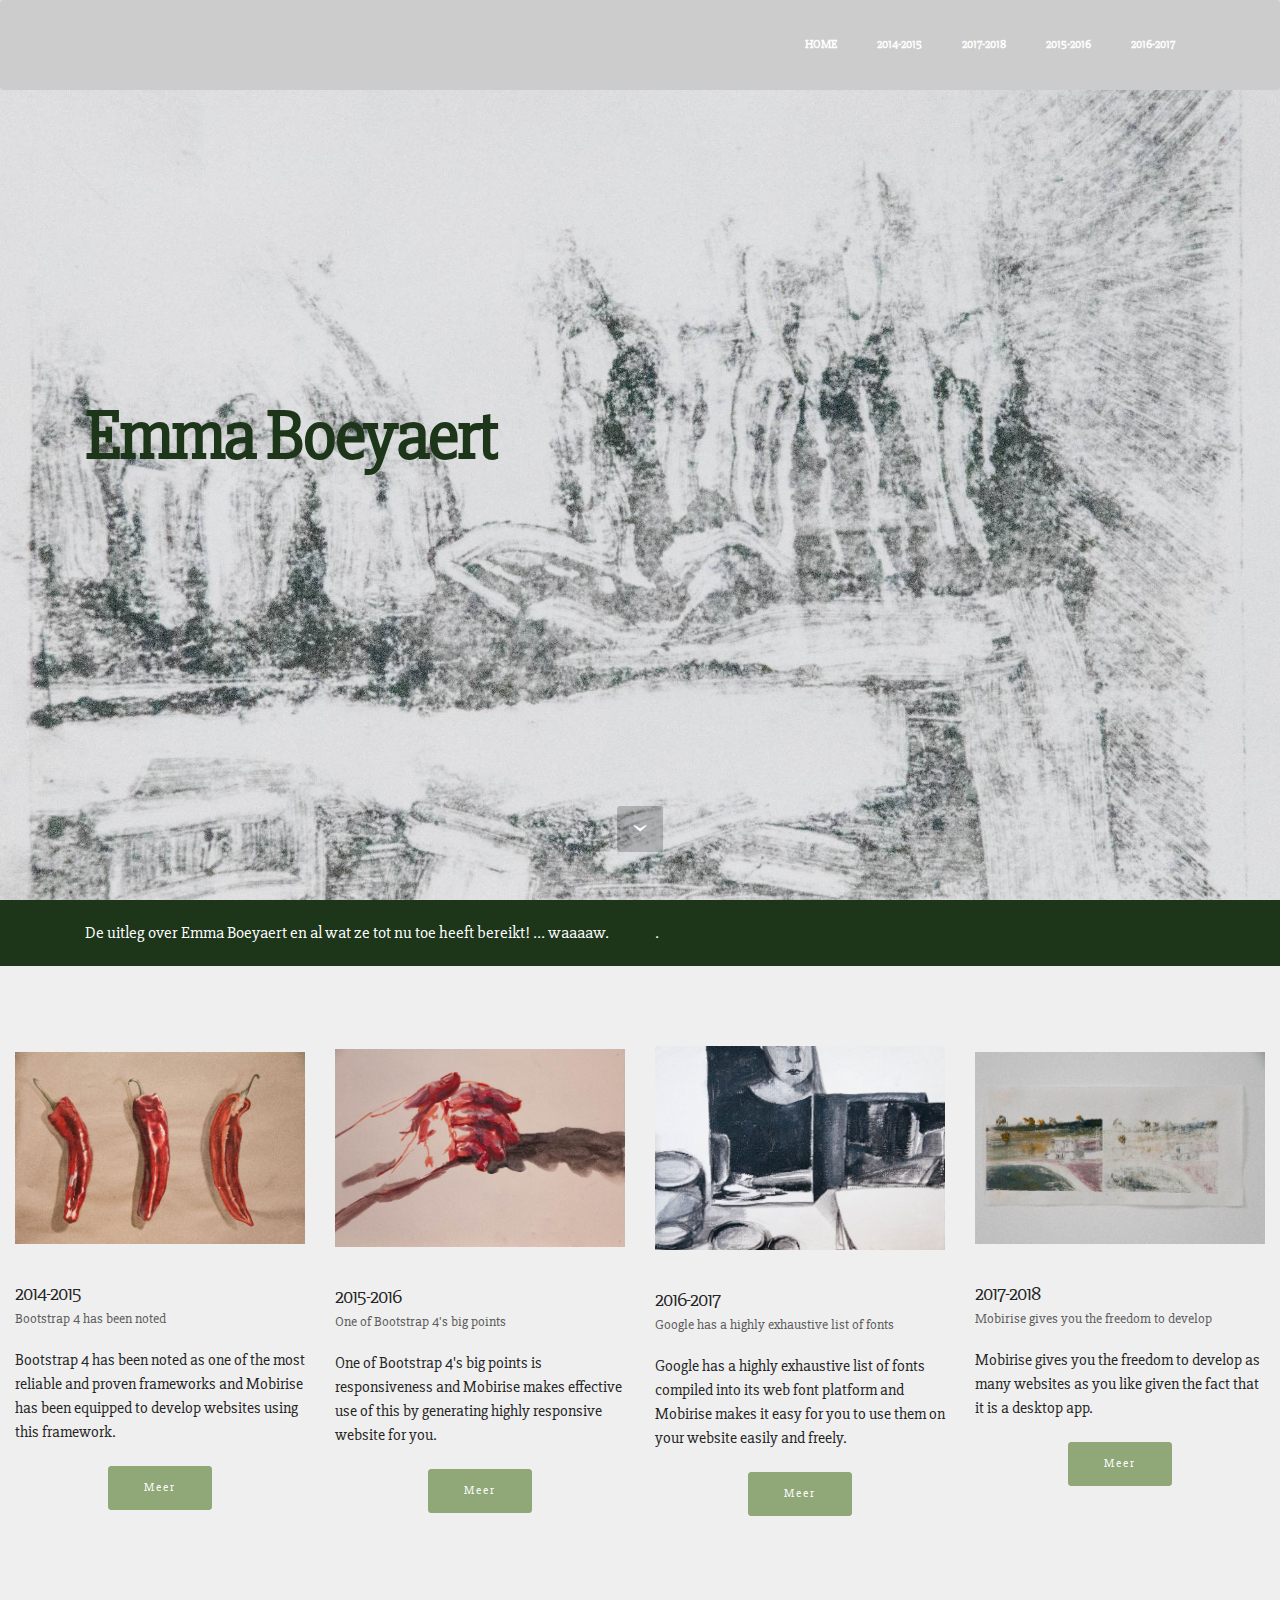
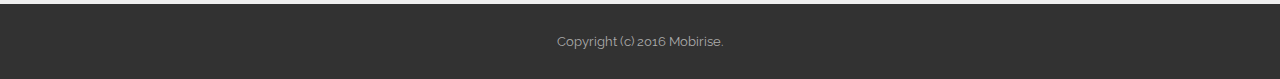
==== commit 65802fc5: "create github pages" ====
--- a/index.html
+++ b/index.html
@@ -15,6 +15,7 @@
   <link rel="stylesheet" href="https://fonts.googleapis.com/css?family=Lora:400,700,400italic,700italic&subset=latin">
   <link rel="stylesheet" href="assets/tether/tether.min.css">
   <link rel="stylesheet" href="assets/bootstrap/css/bootstrap.min.css">
+  <link rel="stylesheet" href="assets/dropdown/css/style.css">
   <link rel="stylesheet" href="assets/theme/css/style.css">
   <link rel="stylesheet" href="assets/mobirise/css/mbr-additional.css" type="text/css">
   
@@ -22,7 +23,33 @@
   
 </head>
 <body>
-<section class="mbr-section mbr-section-hero mbr-section-full mbr-section-with-arrow mbr-parallax-background" id="header5-7" data-rv-view="140" style="background-image: url(assets/images/-dsc3844-1-2000x1328.jpg);">
+<section id="ext_menu-j" data-rv-view="10">
+
+    <nav class="navbar navbar-dropdown">
+        <div class="container">
+
+            <div class="mbr-table">
+                
+                <div class="mbr-table-cell">
+
+                    <button class="navbar-toggler pull-xs-right hidden-md-up" type="button" data-toggle="collapse" data-target="#exCollapsingNavbar">
+                        <div class="hamburger-icon"></div>
+                    </button>
+
+                    <ul class="nav-dropdown collapse pull-xs-right nav navbar-nav navbar-toggleable-sm" id="exCollapsingNavbar"><li class="nav-item dropdown"><a class="nav-link link" href="index.html" aria-expanded="false">HOME</a></li><li class="nav-item"><a class="nav-link link" href="page2.html" aria-expanded="false">2014-2015</a></li><li class="nav-item"><a class="nav-link link" href="page5.html" aria-expanded="false">2017-2018</a></li><li class="nav-item"><a class="nav-link link" href="page3.html" aria-expanded="false">2015-2016</a></li><li class="nav-item"><a class="nav-link link" href="page4.html" aria-expanded="false">2016-2017</a></li></ul>
+                    <button hidden="" class="navbar-toggler navbar-close" type="button" data-toggle="collapse" data-target="#exCollapsingNavbar">
+                        <div class="close-icon"></div>
+                    </button>
+
+                </div>
+            </div>
+
+        </div>
+    </nav>
+
+</section>
+
+<section class="engine"><a href="https://mobirise.co/k">free bootstrap template</a></section><section class="mbr-section mbr-section-hero mbr-section-full mbr-section-with-arrow mbr-after-navbar" id="header5-7" data-rv-view="2" style="background-image: url(assets/images/-dsc3844-1-2000x1666.jpg);">
 
     
 
@@ -40,110 +67,84 @@
         </div>
     </div>
 
-    <div class="mbr-arrow mbr-arrow-floating" aria-hidden="true"><a href="#slider3-9"><i class="mbr-arrow-icon"></i></a></div>
+    <div class="mbr-arrow mbr-arrow-floating" aria-hidden="true"><a href="#content6-g"><i class="mbr-arrow-icon"></i></a></div>
 
 </section>
 
-<section class="engine"><a href="https://mobirise.co/j">design a website</a></section><section class="mbr-slider mbr-section mbr-section__container carousel slide mbr-section-nopadding" data-ride="carousel" data-keyboard="false" data-wrap="true" data-pause="false" data-interval="5000" id="slider3-9" data-rv-view="146" style="background-color: rgb(239, 239, 239);">
-    <div class=" container boxed-slider" style="padding-top: 80px; padding-bottom: 120px;">
-        <div>
-            <div>
-                <ol class="carousel-indicators">
-                    <li data-app-prevent-settings="" data-target="#slider3-9" data-slide-to="0" class="active"></li><li data-app-prevent-settings="" data-target="#slider3-9" data-slide-to="1"></li><li data-app-prevent-settings="" data-target="#slider3-9" data-slide-to="2"></li><li data-app-prevent-settings="" data-target="#slider3-9" data-slide-to="3"></li><li data-app-prevent-settings="" data-target="#slider3-9" class="" data-slide-to="4"></li>
-                </ol>
-                <div class="carousel-inner" role="listbox">
-                    <div class="mbr-section mbr-section-hero carousel-item dark center active" data-bg-video-slide="false">
-                        <div class="mbr-table-cell">
-                            
-                            <div class="container-slide">
-                                <img src="assets/images/-dsc3843-2000x1328.jpg">
-                                <div class="row">
-                                    <div class="col-md-8 col-md-offset-2 text-xs-center">
-                                        
-                                        
+<section class="mbr-section article mbr-section__container" id="content6-g" data-rv-view="5" style="background-color: rgb(29, 53, 25); padding-top: 20px; padding-bottom: 20px;">
 
-                                        
-                                    </div>
-                                </div>
-                            </div>
-                        </div>
-                    </div><div class="mbr-section mbr-section-hero carousel-item dark center" data-bg-video-slide="false">
-                        <div class="mbr-table-cell">
-                            
-                            <div class="container-slide">
-                                <img src="assets/images/-dsc3833-2000x1328.jpg">
-                                <div class="row">
-                                    <div class="col-md-8 col-md-offset-3 text-xs-right">
-                                        
-                                        
+    <div class="container">
+        <div class="row">
+            <div class="col-xs-12 col-md-6 lead"><p>De uitleg over Emma Boeyaert en al wat ze tot nu toe heeft bereikt! ... waaaaw.</p></div>
+            <div class="col-xs-12 col-md-6 lead"><p>.</p></div>
+        </div>
+    </div>
 
-                                        
-                                    </div>
-                                </div>
-                            </div>
-                        </div>
-                    </div><div class="mbr-section mbr-section-hero carousel-item dark center" data-bg-video-slide="false">
-                        <div class="mbr-table-cell">
-                            
-                            <div class="container-slide">
-                                <img src="assets/images/-dsc3836-2000x3011.jpg">
-                                <div class="row">
-                                    <div class="col-md-8 col-md-offset-2 text-xs-center">
-                                        
-                                        
+</section>
 
-                                        
-                                    </div>
-                                </div>
-                            </div>
-                        </div>
-                    </div><div class="mbr-section mbr-section-hero carousel-item dark center" data-bg-video-slide="false">
-                        <div class="mbr-table-cell">
-                            
-                            <div class="container-slide">
-                                <img src="assets/images/-dsc3823-2000x1328.jpg">
-                                <div class="row">
-                                    <div class="col-md-8 col-md-offset-2 text-xs-center">
-                                        
-                                        
+<section class="mbr-cards mbr-section mbr-section-nopadding" id="features3-h" data-rv-view="7" style="background-color: rgb(239, 239, 239);">
 
-                                        
-                                    </div>
-                                </div>
-                            </div>
-                        </div>
-                    </div><div class="mbr-section mbr-section-hero carousel-item dark center" data-bg-video-slide="false">
-                        <div class="mbr-table-cell">
-                            
-                            <div class="container-slide">
-                                <img src="assets/images/-dsc3840-2000x1328.jpg">
-                                <div class="row">
-                                    <div class="col-md-8 col-md-offset-2 text-xs-center">
-                                        
-                                        
+    
 
-                                        
-                                    </div>
-                                </div>
-                            </div>
-                        </div>
+    <div class="mbr-cards-row row">
+        <div class="mbr-cards-col col-xs-12 col-lg-3" style="padding-top: 80px; padding-bottom: 80px;">
+            <div class="container">
+              <div class="card cart-block">
+                  <div class="card-img"><img src="assets/images/-dsc3910-600x398.jpg" class="card-img-top"></div>
+                  <div class="card-block">
+                    <h4 class="card-title"><span style="font-weight: normal;">2014-2015</span></h4>
+                    <h5 class="card-subtitle">Bootstrap 4 has been noted</h5>
+                    <p class="card-text">Bootstrap 4 has been noted as one of the most reliable and proven frameworks and Mobirise has been equipped to develop websites using this framework.</p>
+                    <div class="card-btn"><a href="page2.html" class="btn btn-success">Meer</a></div>
                     </div>
                 </div>
-
-                <a data-app-prevent-settings="" class="left carousel-control" role="button" data-slide="prev" href="#slider3-9">
-                    <span class="icon-prev" aria-hidden="true"></span>
-                    <span class="sr-only">Previous</span>
-                </a>
-                <a data-app-prevent-settings="" class="right carousel-control" role="button" data-slide="next" href="#slider3-9">
-                    <span class="icon-next" aria-hidden="true"></span>
-                    <span class="sr-only">Next</span>
-                </a>
             </div>
         </div>
+        <div class="mbr-cards-col col-xs-12 col-lg-3" style="padding-top: 80px; padding-bottom: 80px;">
+            <div class="container">
+                <div class="card cart-block">
+                    <div class="card-img"><img src="assets/images/-dsc3943-600x411.jpg" class="card-img-top"></div>
+                    <div class="card-block">
+                        <h4 class="card-title"><span style="font-weight: normal;">2015-2016</span></h4>
+                        <h5 class="card-subtitle">One of Bootstrap 4's big points</h5>
+                        <p class="card-text">One of Bootstrap 4's big points is responsiveness and Mobirise makes effective use of this by generating highly responsive website for you.</p>
+                        <div class="card-btn"><a href="https://mobirise.com" class="btn btn-success">Meer</a></div>
+                    </div>
+                </div>
+            </div>
+        </div>
+        <div class="mbr-cards-col col-xs-12 col-lg-3" style="padding-top: 80px; padding-bottom: 80px;">
+            <div class="container">
+                <div class="card cart-block">
+                    <div class="card-img"><img src="assets/images/-dsc3988-600x423.jpg" class="card-img-top"></div>
+                    <div class="card-block">
+                        <h4 class="card-title"><span style="font-weight: normal;">2016-2017</span></h4>
+                        <h5 class="card-subtitle">Google has a highly exhaustive list of fonts</h5>
+                        <p class="card-text">Google has a highly exhaustive list of fonts compiled into its web font platform and Mobirise makes it easy for you to use them on your website easily and freely.</p>
+                        <div class="card-btn"><a href="https://mobirise.com" class="btn btn-success">Meer</a></div>
+                    </div>
+                </div>
+            </div>
+        </div>
+        <div class="mbr-cards-col col-xs-12 col-lg-3" style="padding-top: 80px; padding-bottom: 80px;">
+            <div class="container">
+                <div class="card cart-block">
+                    <div class="card-img"><img src="assets/images/-dsc3840-1-600x398.jpg" class="card-img-top"></div>
+                    <div class="card-block">
+                        <h4 class="card-title"><span style="font-weight: normal;">2017-2018</span></h4>
+                        <h5 class="card-subtitle">Mobirise gives you the freedom to develop</h5>
+                        <p class="card-text">Mobirise gives you the freedom to develop as many websites as you like given the fact that it is a desktop app.</p>
+                        <div class="card-btn"><a href="https://mobirise.com" class="btn btn-success">Meer</a></div>
+                    </div>
+                </div>
+            </div>
+        </div>
+        
+        
     </div>
 </section>
 
-<footer class="mbr-small-footer mbr-section mbr-section-nopadding" id="footer1-2" data-rv-view="3" style="background-color: rgb(50, 50, 50); padding-top: 1.75rem; padding-bottom: 1.75rem;">
+<footer class="mbr-small-footer mbr-section mbr-section-nopadding" id="footer1-2" data-rv-view="0" style="background-color: rgb(50, 50, 50); padding-top: 1.75rem; padding-bottom: 1.75rem;">
     
     <div class="container text-xs-center">
         <p>Copyright (c) 2016 Mobirise.</p>
@@ -155,8 +156,8 @@
   <script src="assets/tether/tether.min.js"></script>
   <script src="assets/bootstrap/js/bootstrap.min.js"></script>
   <script src="assets/smooth-scroll/smooth-scroll.js"></script>
-  <script src="assets/jarallax/jarallax.js"></script>
-  <script src="assets/bootstrap-carousel-swipe/bootstrap-carousel-swipe.js"></script>
+  <script src="assets/dropdown/js/script.min.js"></script>
+  <script src="assets/touch-swipe/jquery.touch-swipe.min.js"></script>
   <script src="assets/theme/js/script.js"></script>
   
   
--- a/assets/dropdown/css/style.css
+++ b/assets/dropdown/css/style.css
@@ -0,0 +1,283 @@
+.navbar-dropdown {
+  left: 0;
+  padding: 0;
+  position: absolute;
+  right: 0;
+  top: 0;
+  transition: all 0.45s ease;
+  z-index: 1030; }
+  .navbar-dropdown .navbar-brand {
+    float: none;
+    font-size: 0;
+    padding: 1.25rem 0;
+    position: relative;
+    transition: padding 0.25s ease;
+    white-space: nowrap; }
+    .navbar-dropdown .navbar-brand::before {
+      content: "";
+      display: inline-block;
+      height: 100%;
+      vertical-align: middle; }
+  .navbar-dropdown .navbar-logo,
+  .navbar-dropdown .navbar-caption {
+    display: inline-block;
+    vertical-align: middle; }
+  .navbar-dropdown .navbar-logo {
+    margin-right: 0.8rem;
+    transition: margin 0.3s ease-in-out; }
+    .navbar-dropdown .navbar-logo img {
+      height: 3.125rem;
+      transition: all 0.3s ease-in-out; }
+  .navbar-dropdown .mbr-table-cell {
+    height: 5.625rem; }
+  .navbar-dropdown .navbar-caption {
+    font-family: "Montserrat";
+    font-size: 1rem;
+    font-weight: 700;
+    white-space: normal; }
+    .navbar-dropdown .navbar-caption, .navbar-dropdown .navbar-caption:hover {
+      color: inherit;
+      text-decoration: none; }
+  .navbar-dropdown.navbar-fixed-top {
+    position: fixed; }
+  .navbar-dropdown.bg-color.transparent {
+    background: none !important; }
+  .navbar-dropdown.navbar-short .navbar-brand {
+    padding: 0.625rem 0; }
+  .navbar-dropdown.navbar-short .navbar-logo {
+    margin-right: 0.5rem; }
+    .navbar-dropdown.navbar-short .navbar-logo img {
+      height: 2.375rem; }
+  .navbar-dropdown.navbar-short .mbr-table-cell {
+    height: 3.625rem; }
+  .navbar-dropdown .navbar-close {
+    left: 0.6875rem;
+    position: fixed;
+    top: 0.75rem;
+    z-index: 1000; }
+  .navbar-dropdown.opened {
+    background: none !important; }
+    .navbar-dropdown.opened .navbar-brand,
+    .navbar-dropdown.opened .navbar-toggler {
+      display: none; }
+  .navbar-dropdown .hamburger-icon {
+    content: "";
+    width: 16px;
+    -webkit-box-shadow: 0 -6px 0 1px,0 0 0 1px,0 6px 0 1px;
+    -moz-box-shadow: 0 -6px 0 1px,0 0 0 1px,0 6px 0 1px;
+    box-shadow: 0 -6px 0 1px,0 0 0 1px,0 6px 0 1px; }
+  .navbar-dropdown .close-icon {
+    position: relative;
+    width: 21px;
+    height: 21px;
+    overflow: hidden; }
+    .navbar-dropdown .close-icon::before, .navbar-dropdown .close-icon::after {
+      content: '';
+      position: absolute;
+      height: 2px;
+      width: 100%;
+      top: 50%;
+      left: 0;
+      margin-top: -1px; }
+    .navbar-dropdown .close-icon::before {
+      transform: rotate(45deg);
+      -ms-transform: rotate(45deg);
+      -webkit-transform: rotate(45deg); }
+    .navbar-dropdown .close-icon::after {
+      transform: rotate(-45deg);
+      -ms-transform: rotate(-45deg);
+      -webkit-transform: rotate(-45deg); }
+
+.dropdown-menu .dropdown-toggle[data-toggle="dropdown-submenu"]::after {
+  border-bottom: 0.35em solid transparent;
+  border-left: 0.35em solid;
+  border-right: 0;
+  border-top: 0.35em solid transparent;
+  margin-left: 0.3rem; }
+
+.dropdown-menu .dropdown-item:focus {
+  outline: 0; }
+
+.nav-dropdown {
+  display: table !important;
+  font-family: "Montserrat";
+  font-size: 0.75rem;
+  font-weight: 700;
+  height: auto !important; }
+  .nav-dropdown .nav-item {
+    display: table-cell;
+    float: none;
+    vertical-align: middle; }
+  .nav-dropdown .nav-btn {
+    padding-left: 1rem; }
+  .nav-dropdown .link {
+    margin: 1.667em;
+    padding: 0;
+    transition: color .2s ease-in-out; }
+    .nav-dropdown .link.dropdown-toggle {
+      margin-right: 2.583em; }
+      .nav-dropdown .link.dropdown-toggle::after {
+        margin-left: .25rem;
+        border-top: 0.35em solid;
+        border-right: 0.35em solid transparent;
+        border-left: 0.35em solid transparent;
+        border-bottom: 0; }
+      .nav-dropdown .link.dropdown-toggle::after {
+        display: block;
+        margin-top: -0.1667em;
+        position: absolute;
+        right: 1.3333em;
+        top: 50%; }
+      .nav-dropdown .link.dropdown-toggle[aria-expanded="true"] {
+        margin: 0;
+        padding: 1.667em 2.583em 1.667em 1.667em; }
+  .nav-dropdown .link::after,
+  .nav-dropdown .dropdown-item::after {
+    color: inherit; }
+  .nav-dropdown .btn {
+    font-size: 0.75rem;
+    font-weight: 700;
+    letter-spacing: 0;
+    margin-bottom: 0;
+    padding-left: 1.25rem;
+    padding-right: 1.25rem; }
+  .nav-dropdown .dropdown-menu {
+    border-radius: 0;
+    border: 0;
+    left: 0;
+    margin: 0;
+    padding-bottom: 1.25rem;
+    padding-top: 1.25rem; }
+  .nav-dropdown .dropdown-submenu {
+    left: 100%;
+    margin-left: 0.125rem;
+    margin-top: -1.25rem;
+    top: 0; }
+  .nav-dropdown .dropdown-item {
+    font-size: 0.8125rem;
+    font-weight: 500;
+    line-height: 2;
+    padding: 0.3846em 4.615em 0.3846em 1.5385em;
+    position: relative;
+    transition: color .2s ease-in-out, background-color .2s ease-in-out; }
+    .nav-dropdown .dropdown-item::after {
+      margin-top: -0.3077em;
+      position: absolute;
+      right: 1.1538em;
+      top: 50%; }
+    .nav-dropdown .dropdown-item:focus, .nav-dropdown .dropdown-item:hover {
+      background: none; }
+
+@media (max-width: 767px) {
+  .nav-dropdown.navbar-toggleable-sm {
+    bottom: 0;
+    display: none;
+    left: 0;
+    overflow-x: hidden;
+    position: fixed;
+    top: 0;
+    transform: translateX(-100%);
+    -ms-transform: translateX(-100%);
+    -webkit-transform: translateX(-100%);
+    width: 18.75rem;
+    z-index: 999; } }
+.nav-dropdown.navbar-toggleable-xl {
+  bottom: 0;
+  display: none;
+  left: 0;
+  overflow-x: hidden;
+  position: fixed;
+  top: 0;
+  transform: translateX(-100%);
+  -ms-transform: translateX(-100%);
+  -webkit-transform: translateX(-100%);
+  width: 18.75rem;
+  z-index: 999; }
+
+.nav-dropdown-sm {
+  display: block !important;
+  overflow-x: hidden;
+  overflow: auto;
+  padding-top: 3.875rem; }
+  .nav-dropdown-sm::after {
+    content: "";
+    display: block;
+    height: 3rem;
+    width: 100%; }
+  .nav-dropdown-sm.collapse.in ~ .navbar-close {
+    display: block !important; }
+  .nav-dropdown-sm.collapsing, .nav-dropdown-sm.collapse.in {
+    transform: translateX(0);
+    -ms-transform: translateX(0);
+    -webkit-transform: translateX(0);
+    transition: all 0.25s ease-out;
+    -webkit-transition: all 0.25s ease-out; }
+  .nav-dropdown-sm.collapsing[aria-expanded="false"] {
+    transform: translateX(-100%);
+    -ms-transform: translateX(-100%);
+    -webkit-transform: translateX(-100%); }
+  .nav-dropdown-sm .nav-item {
+    display: block;
+    margin-left: 0 !important;
+    padding-left: 0; }
+  .nav-dropdown-sm .link,
+  .nav-dropdown-sm .dropdown-item {
+    border-top: 1px dotted rgba(255, 255, 255, 0.1);
+    font-size: 0.8125rem;
+    line-height: 1.6;
+    margin: 0 !important;
+    padding: 0.875rem 2.4rem 0.875rem 1.5625rem !important;
+    position: relative;
+    white-space: normal; }
+    .nav-dropdown-sm .link:focus, .nav-dropdown-sm .link:hover,
+    .nav-dropdown-sm .dropdown-item:focus,
+    .nav-dropdown-sm .dropdown-item:hover {
+      background: rgba(0, 0, 0, 0.2) !important; }
+  .nav-dropdown-sm .nav-btn {
+    position: relative;
+    padding: 1.5625rem 1.5625rem 0 1.5625rem; }
+    .nav-dropdown-sm .nav-btn::before {
+      border-top: 1px dotted rgba(255, 255, 255, 0.1);
+      content: "";
+      left: 0;
+      position: absolute;
+      top: 0;
+      width: 100%; }
+    .nav-dropdown-sm .nav-btn + .nav-btn {
+      padding-top: 0.625rem; }
+      .nav-dropdown-sm .nav-btn + .nav-btn::before {
+        display: none; }
+  .nav-dropdown-sm .btn {
+    padding: 0.625rem 0; }
+  .nav-dropdown-sm .dropdown-toggle::after {
+    position: absolute;
+    right: 1.25rem;
+    top: 50%;
+    margin-top: -0.154em; }
+  .nav-dropdown-sm .dropdown-toggle[data-toggle="dropdown-submenu"]::after {
+    margin-left: .25rem;
+    border-top: 0.35em solid;
+    border-right: 0.35em solid transparent;
+    border-left: 0.35em solid transparent;
+    border-bottom: 0; }
+  .nav-dropdown-sm .dropdown-toggle[data-toggle="dropdown-submenu"][aria-expanded="true"]::after {
+    border-top: 0;
+    border-right: 0.35em solid transparent;
+    border-left: 0.35em solid transparent;
+    border-bottom: 0.35em solid; }
+  .nav-dropdown-sm .dropdown-menu {
+    margin: 0;
+    padding: 0;
+    position: relative;
+    top: 0;
+    left: 0;
+    width: 100%;
+    border: 0;
+    float: none;
+    border-radius: 0;
+    background: none; }
+
+.is-builder .nav-dropdown.collapsing {
+  transition: none !important; }
+
+/*# sourceMappingURL=style.css.map */
--- a/assets/mobirise/css/mbr-additional.css
+++ b/assets/mobirise/css/mbr-additional.css
@@ -1,6 +1,11 @@
-@import url(https://fonts.googleapis.com/css?family=Oxygen:400,300,700);
+@import url(https://fonts.googleapis.com/css?family=Slabo+27px);
+@import url(https://fonts.googleapis.com/css?family=PT+Sans+Narrow:400,700);
 @import url(https://fonts.googleapis.com/css?family=Raleway:400,300,700);
-@import url(https://fonts.googleapis.com/css?family=PT+Sans+Narrow:400,700);
+
+
+
+
+
 
 
 
@@ -37,7 +42,7 @@
 .mbr-gallery-title,
 .mbr-map [data-state-details],
 .mbr-price {
-  font-family: 'Raleway', sans-serif;
+  font-family: 'Slabo 27px', serif;
 }
 .mbr-footer-content h1,
 .mbr-footer .mbr-contacts h1,
@@ -51,7 +56,7 @@
 .mbr-footer .mbr-contacts p strong,
 .mbr-footer-content strong,
 .mbr-footer .mbr-contacts strong {
-  font-family: 'Raleway', sans-serif;
+  font-family: 'Slabo 27px', serif;
 }
 .btn-sm,
 .lead a,
@@ -64,14 +69,14 @@
   font-style: normal;
 }
 .mbr-author-name {
-  font-family: 'Raleway', sans-serif;
+  font-family: 'Slabo 27px', serif;
 }
 .mbr-author-desc {
   font-family: 'PT Sans Narrow', sans-serif;
   font-style: normal;
 }
 .mbr-plan-title {
-  font-family: 'Raleway', sans-serif;
+  font-family: 'Slabo 27px', serif;
 }
 .mbr-plan-subtitle,
 .mbr-plan-price-desc {
@@ -79,23 +84,23 @@
   font-style: normal;
 }
 .bg-primary {
-  background-color: #b8312f !important;
+  background-color: #d4b9dc !important;
 }
 .bg-success {
   background-color: #90a878 !important;
 }
 .bg-info {
-  background-color: #2969b0 !important;
+  background-color: #891a00 !important;
 }
 .bg-warning {
-  background-color: #fac51c !important;
+  background-color: #007781 !important;
 }
 .bg-danger {
-  background-color: #b8312f !important;
+  background-color: #a72c00 !important;
 }
 .btn-primary {
-  background-color: #b8312f;
-  border-color: #b8312f;
+  background-color: #d4b9dc;
+  border-color: #d4b9dc;
   color: #ffffff;
 }
 .btn-primary:hover,
@@ -104,14 +109,14 @@
 .btn-primary:active,
 .btn-primary.active {
   color: #ffffff;
-  background-color: #7b211f;
-  border-color: #7b211f;
+  background-color: #b586c3;
+  border-color: #b586c3;
 }
 .btn-primary.disabled,
 .btn-primary:disabled {
   color: #ffffff !important;
-  background-color: #7b211f !important;
-  border-color: #7b211f !important;
+  background-color: #b586c3 !important;
+  border-color: #b586c3 !important;
 }
 .btn-secondary {
   background-color: #bfcecb;
@@ -134,8 +139,8 @@
   border-color: #94ada8 !important;
 }
 .btn-info {
-  background-color: #2969b0;
-  border-color: #2969b0;
+  background-color: #891a00;
+  border-color: #891a00;
   color: #ffffff;
 }
 .btn-info:hover,
@@ -144,14 +149,14 @@
 .btn-info:active,
 .btn-info.active {
   color: #ffffff;
-  background-color: #1b4472;
-  border-color: #1b4472;
+  background-color: #3d0b00;
+  border-color: #3d0b00;
 }
 .btn-info.disabled,
 .btn-info:disabled {
   color: #ffffff !important;
-  background-color: #1b4472 !important;
-  border-color: #1b4472 !important;
+  background-color: #3d0b00 !important;
+  border-color: #3d0b00 !important;
 }
 .btn-success {
   background-color: #90a878;
@@ -174,8 +179,8 @@
   border-color: #6a8153 !important;
 }
 .btn-warning {
-  background-color: #fac51c;
-  border-color: #fac51c;
+  background-color: #007781;
+  border-color: #007781;
   color: #ffffff;
 }
 .btn-warning:hover,
@@ -184,18 +189,18 @@
 .btn-warning:active,
 .btn-warning.active {
   color: #ffffff;
-  background-color: #c59704;
-  border-color: #c59704;
+  background-color: #003035;
+  border-color: #003035;
 }
 .btn-warning.disabled,
 .btn-warning:disabled {
   color: #ffffff !important;
-  background-color: #c59704 !important;
-  border-color: #c59704 !important;
+  background-color: #003035 !important;
+  border-color: #003035 !important;
 }
 .btn-danger {
-  background-color: #b8312f;
-  border-color: #b8312f;
+  background-color: #a72c00;
+  border-color: #a72c00;
   color: #ffffff;
 }
 .btn-danger:hover,
@@ -204,19 +209,19 @@
 .btn-danger:active,
 .btn-danger.active {
   color: #ffffff;
-  background-color: #7b211f;
-  border-color: #7b211f;
+  background-color: #5b1800;
+  border-color: #5b1800;
 }
 .btn-danger.disabled,
 .btn-danger:disabled {
   color: #ffffff !important;
-  background-color: #7b211f !important;
-  border-color: #7b211f !important;
+  background-color: #5b1800 !important;
+  border-color: #5b1800 !important;
 }
 .btn-primary-outline {
   background: none;
-  border-color: #671b1a;
-  color: #671b1a;
+  border-color: #aa75ba;
+  color: #aa75ba;
 }
 .btn-primary-outline:hover,
 .btn-primary-outline:focus,
@@ -224,14 +229,14 @@
 .btn-primary-outline:active,
 .btn-primary-outline.active {
   color: #ffffff;
-  background-color: #b8312f;
-  border-color: #b8312f;
+  background-color: #d4b9dc;
+  border-color: #d4b9dc;
 }
 .btn-primary-outline.disabled,
 .btn-primary-outline:disabled {
   color: #ffffff !important;
-  background-color: #b8312f !important;
-  border-color: #b8312f !important;
+  background-color: #d4b9dc !important;
+  border-color: #d4b9dc !important;
 }
 .btn-secondary-outline {
   background: none;
@@ -255,8 +260,8 @@
 }
 .btn-info-outline {
   background: none;
-  border-color: #16385d;
-  color: #16385d;
+  border-color: #230700;
+  color: #230700;
 }
 .btn-info-outline:hover,
 .btn-info-outline:focus,
@@ -264,14 +269,14 @@
 .btn-info-outline:active,
 .btn-info-outline.active {
   color: #ffffff;
-  background-color: #2969b0;
-  border-color: #2969b0;
+  background-color: #891a00;
+  border-color: #891a00;
 }
 .btn-info-outline.disabled,
 .btn-info-outline:disabled {
   color: #ffffff !important;
-  background-color: #2969b0 !important;
-  border-color: #2969b0 !important;
+  background-color: #891a00 !important;
+  border-color: #891a00 !important;
 }
 .btn-success-outline {
   background: none;
@@ -295,8 +300,8 @@
 }
 .btn-warning-outline {
   background: none;
-  border-color: #ac8404;
-  color: #ac8404;
+  border-color: #00191b;
+  color: #00191b;
 }
 .btn-warning-outline:hover,
 .btn-warning-outline:focus,
@@ -304,19 +309,19 @@
 .btn-warning-outline:active,
 .btn-warning-outline.active {
   color: #ffffff;
-  background-color: #fac51c;
-  border-color: #fac51c;
+  background-color: #007781;
+  border-color: #007781;
 }
 .btn-warning-outline.disabled,
 .btn-warning-outline:disabled {
   color: #ffffff !important;
-  background-color: #fac51c !important;
-  border-color: #fac51c !important;
+  background-color: #007781 !important;
+  border-color: #007781 !important;
 }
 .btn-danger-outline {
   background: none;
-  border-color: #671b1a;
-  color: #671b1a;
+  border-color: #411100;
+  color: #411100;
 }
 .btn-danger-outline:hover,
 .btn-danger-outline:focus,
@@ -324,73 +329,73 @@
 .btn-danger-outline:active,
 .btn-danger-outline.active {
   color: #ffffff;
-  background-color: #b8312f;
-  border-color: #b8312f;
+  background-color: #a72c00;
+  border-color: #a72c00;
 }
 .btn-danger-outline.disabled,
 .btn-danger-outline:disabled {
   color: #ffffff !important;
-  background-color: #b8312f !important;
-  border-color: #b8312f !important;
+  background-color: #a72c00 !important;
+  border-color: #a72c00 !important;
 }
 .text-primary {
-  color: #b8312f !important;
+  color: #d4b9dc !important;
 }
 .text-success {
   color: #90a878 !important;
 }
 .text-info {
-  color: #2969b0 !important;
+  color: #891a00 !important;
 }
 .text-warning {
-  color: #fac51c !important;
+  color: #007781 !important;
 }
 .text-danger {
-  color: #b8312f !important;
+  color: #a72c00 !important;
 }
 .alert-success {
   background-color: #90a878;
 }
 .alert-info {
-  background-color: #2969b0;
+  background-color: #891a00;
 }
 .alert-warning {
-  background-color: #fac51c;
+  background-color: #007781;
 }
 .alert-danger {
-  background-color: #b8312f;
+  background-color: #a72c00;
 }
 .btn-social {
-  border-color: #b8312f;
+  border-color: #d4b9dc;
 }
 .btn-social:hover {
-  background: #b8312f;
+  background: #d4b9dc;
 }
 .mbr-company .list-group-item.active .list-group-text {
-  color: #b8312f;
+  color: #d4b9dc;
 }
 .mbr-footer p a,
 .mbr-footer ul a {
-  color: #b8312f;
+  color: #d4b9dc;
 }
 .mbr-footer-content li::before,
 .mbr-footer .mbr-contacts li::before {
-  background: #b8312f;
+  background: #d4b9dc;
 }
 .mbr-footer-content li a:hover,
 .mbr-footer .mbr-contacts li a:hover {
-  color: #b8312f;
+  color: #d4b9dc;
 }
 .lead a,
 .lead a:hover {
-  color: #b8312f;
+  color: #d4b9dc;
 }
 .lead blockquote {
-  border-color: #b8312f;
+  border-color: #d4b9dc;
 }
 .mbr-plan-header.bg-primary .mbr-plan-subtitle,
 .mbr-plan-header.bg-primary .mbr-plan-price-desc {
-  color: #e08886;
+  color: #ffffff;
 }
 .mbr-plan-header.bg-success .mbr-plan-subtitle,
 .mbr-plan-header.bg-success .mbr-plan-price-desc {
@@ -398,24 +403,825 @@
 }
 .mbr-plan-header.bg-info .mbr-plan-subtitle,
 .mbr-plan-header.bg-info .mbr-plan-price-desc {
-  color: #79aae0;
+  color: #ff3809;
 }
 .mbr-plan-header.bg-warning .mbr-plan-subtitle,
 .mbr-plan-header.bg-warning .mbr-plan-price-desc {
-  color: #fef8e4;
+  color: #01ebff;
 }
 .mbr-plan-header.bg-danger .mbr-plan-subtitle,
 .mbr-plan-header.bg-danger .mbr-plan-price-desc {
-  color: #e08886;
+  color: #ff6027;
 }
 .mbr-small-footer a,
 .mbr-gallery-filter li:hover {
-  color: #b8312f;
+  color: #d4b9dc;
 }
 #header5-7 .mbr-section-title {
-  color: #000;
-  font-family: 'Oxygen', sans-serif;
+  color: #1d3519;
+  font-family: 'Slabo 27px', serif;
+  text-align: left;
 }
 #header5-7 .mbr-section-lead {
   color: #9c9a9a;
 }
+#content6-g P {
+  color: #ffffff;
+  font-family: 'Slabo 27px', serif;
+}
+#features3-h H5 {
+  text-align: left;
+  font-family: 'Slabo 27px', serif;
+}
+#features3-h P {
+  text-align: left;
+  font-family: 'Slabo 27px', serif;
+}
+#features3-h H4 {
+  text-align: left;
+  font-family: 'Slabo 27px', serif;
+}
+#ext_menu-j .hide-buttons .nav-btn {
+  display: none !important;
+}
+#ext_menu-j .navbar-caption {
+  color: #ffffff;
+}
+#ext_menu-j .navbar-toggler {
+  color: #ffffff;
+}
+#ext_menu-j .close-icon::before,
+#ext_menu-j .close-icon::after {
+  background-color: #ffffff;
+}
+#ext_menu-j .link,
+#ext_menu-j .dropdown-item {
+  color: #ffffff;
+  font-family: 'Slabo 27px', serif;
+}
+#ext_menu-j .link {
+  font-size: 0.75rem;
+}
+#ext_menu-j .dropdown-item,
+#ext_menu-j .nav-dropdown-sm .link {
+  font-size: 0.812rem;
+}
+#ext_menu-j .link:hover,
+#ext_menu-j .dropdown-item:hover,
+#ext_menu-j .link:focus,
+#ext_menu-j .dropdown-item:focus {
+  color: #d4b9dc;
+}
+#ext_menu-j .link[aria-expanded="true"],
+#ext_menu-j .dropdown-menu {
+  background: #b3b3b3;
+}
+#ext_menu-j .nav-dropdown-sm .link:focus,
+#ext_menu-j .nav-dropdown-sm .link:hover,
+#ext_menu-j .nav-dropdown-sm .dropdown-item:focus,
+#ext_menu-j .nav-dropdown-sm .dropdown-item:hover {
+  background: #c4c4c4!important;
+}
+#ext_menu-j .navbar,
+#ext_menu-j .nav-dropdown-sm,
+#ext_menu-j .nav-dropdown-sm .link[aria-expanded="true"],
+#ext_menu-j .nav-dropdown-sm .dropdown-menu {
+  background: #cccccc;
+}
+#ext_menu-j .bg-color.transparent .link {
+  color: #ffffff;
+  transition: none;
+}
+#ext_menu-j .bg-color.transparent.opened .link {
+  transition: color 0.2s ease-in-out;
+}
+#ext_menu-j .bg-color.transparent.opened .link:hover,
+#ext_menu-j .bg-color.transparent.opened .link:focus {
+  color: #d4b9dc;
+}
+#ext_menu-j .link[aria-expanded="true"],
+#ext_menu-j .dropdown-item[aria-expanded="true"] {
+  color: #d4b9dc!important;
+}
+
+
+
+
+
+
+
+
+#msg-box5-15 H3 {
+  font-family: 'Slabo 27px', serif;
+}
+#msg-box5-15 P {
+  font-family: 'Slabo 27px', serif;
+}
+#ext_menu-m .hide-buttons .nav-btn {
+  display: none !important;
+}
+#ext_menu-m .navbar-caption {
+  color: #ffffff;
+}
+#ext_menu-m .navbar-toggler {
+  color: #ffffff;
+}
+#ext_menu-m .close-icon::before,
+#ext_menu-m .close-icon::after {
+  background-color: #ffffff;
+}
+#ext_menu-m .link,
+#ext_menu-m .dropdown-item {
+  color: #ffffff;
+  font-family: 'Slabo 27px', serif;
+}
+#ext_menu-m .link {
+  font-size: 0.75rem;
+}
+#ext_menu-m .dropdown-item,
+#ext_menu-m .nav-dropdown-sm .link {
+  font-size: 0.812rem;
+}
+#ext_menu-m .link:hover,
+#ext_menu-m .dropdown-item:hover,
+#ext_menu-m .link:focus,
+#ext_menu-m .dropdown-item:focus {
+  color: #d4b9dc;
+}
+#ext_menu-m .link[aria-expanded="true"],
+#ext_menu-m .dropdown-menu {
+  background: #b3b3b3;
+}
+#ext_menu-m .nav-dropdown-sm .link:focus,
+#ext_menu-m .nav-dropdown-sm .link:hover,
+#ext_menu-m .nav-dropdown-sm .dropdown-item:focus,
+#ext_menu-m .nav-dropdown-sm .dropdown-item:hover {
+  background: #c4c4c4!important;
+}
+#ext_menu-m .navbar,
+#ext_menu-m .nav-dropdown-sm,
+#ext_menu-m .nav-dropdown-sm .link[aria-expanded="true"],
+#ext_menu-m .nav-dropdown-sm .dropdown-menu {
+  background: #cccccc;
+}
+#ext_menu-m .bg-color.transparent .link {
+  color: #ffffff;
+  transition: none;
+}
+#ext_menu-m .bg-color.transparent.opened .link {
+  transition: color 0.2s ease-in-out;
+}
+#ext_menu-m .bg-color.transparent.opened .link:hover,
+#ext_menu-m .bg-color.transparent.opened .link:focus {
+  color: #d4b9dc;
+}
+#ext_menu-m .link[aria-expanded="true"],
+#ext_menu-m .dropdown-item[aria-expanded="true"] {
+  color: #d4b9dc!important;
+}
+#content1-u P {
+  color: #ffffff;
+  font-family: 'Slabo 27px', serif;
+}
+#msg-box5-17 H3 {
+  font-family: 'Slabo 27px', serif;
+  font-size: 16px;
+}
+#msg-box5-17 SPAN {
+  font-family: 'Slabo 27px', serif;
+  font-size: 20px;
+}
+#msg-box5-17 P {
+  font-family: 'Slabo 27px', serif;
+}
+#msg-box5-18 H3 {
+  font-size: 20px;
+  font-family: 'Slabo 27px', serif;
+}
+
+
+
+
+
+
+
+#msg-box5-z SPAN {
+  font-family: 'Slabo 27px', serif;
+}
+#msg-box5-z P {
+  font-family: 'Slabo 27px', serif;
+}
+#ext_menu-o .hide-buttons .nav-btn {
+  display: none !important;
+}
+#ext_menu-o .navbar-caption {
+  color: #ffffff;
+}
+#ext_menu-o .navbar-toggler {
+  color: #ffffff;
+}
+#ext_menu-o .close-icon::before,
+#ext_menu-o .close-icon::after {
+  background-color: #ffffff;
+}
+#ext_menu-o .link,
+#ext_menu-o .dropdown-item {
+  color: #ffffff;
+  font-family: 'Slabo 27px', serif;
+}
+#ext_menu-o .link {
+  font-size: 0.75rem;
+}
+#ext_menu-o .dropdown-item,
+#ext_menu-o .nav-dropdown-sm .link {
+  font-size: 0.812rem;
+}
+#ext_menu-o .link:hover,
+#ext_menu-o .dropdown-item:hover,
+#ext_menu-o .link:focus,
+#ext_menu-o .dropdown-item:focus {
+  color: #d4b9dc;
+}
+#ext_menu-o .link[aria-expanded="true"],
+#ext_menu-o .dropdown-menu {
+  background: #b3b3b3;
+}
+#ext_menu-o .nav-dropdown-sm .link:focus,
+#ext_menu-o .nav-dropdown-sm .link:hover,
+#ext_menu-o .nav-dropdown-sm .dropdown-item:focus,
+#ext_menu-o .nav-dropdown-sm .dropdown-item:hover {
+  background: #c4c4c4!important;
+}
+#ext_menu-o .navbar,
+#ext_menu-o .nav-dropdown-sm,
+#ext_menu-o .nav-dropdown-sm .link[aria-expanded="true"],
+#ext_menu-o .nav-dropdown-sm .dropdown-menu {
+  background: #cccccc;
+}
+#ext_menu-o .bg-color.transparent .link {
+  color: #ffffff;
+  transition: none;
+}
+#ext_menu-o .bg-color.transparent.opened .link {
+  transition: color 0.2s ease-in-out;
+}
+#ext_menu-o .bg-color.transparent.opened .link:hover,
+#ext_menu-o .bg-color.transparent.opened .link:focus {
+  color: #d4b9dc;
+}
+#ext_menu-o .link[aria-expanded="true"],
+#ext_menu-o .dropdown-item[aria-expanded="true"] {
+  color: #d4b9dc!important;
+}
+#content1-y P {
+  color: #ffffff;
+  font-family: 'Slabo 27px', serif;
+}
+#msg-box5-1g SPAN {
+  font-size: 20px;
+  font-family: 'Slabo 27px', serif;
+}
+#msg-box5-1g P {
+  font-family: 'Slabo 27px', serif;
+}
+#msg-box5-1h H3 {
+  font-size: 20px;
+}
+#msg-box5-1h P {
+  font-family: 'Slabo 27px', serif;
+}
+
+
+
+
+#ext_menu-q .hide-buttons .nav-btn {
+  display: none !important;
+}
+#ext_menu-q .navbar-caption {
+  color: #ffffff;
+}
+#ext_menu-q .navbar-toggler {
+  color: #ffffff;
+}
+#ext_menu-q .close-icon::before,
+#ext_menu-q .close-icon::after {
+  background-color: #ffffff;
+}
+#ext_menu-q .link,
+#ext_menu-q .dropdown-item {
+  color: #ffffff;
+  font-family: 'Slabo 27px', serif;
+}
+#ext_menu-q .link {
+  font-size: 0.75rem;
+}
+#ext_menu-q .dropdown-item,
+#ext_menu-q .nav-dropdown-sm .link {
+  font-size: 0.812rem;
+}
+#ext_menu-q .link:hover,
+#ext_menu-q .dropdown-item:hover,
+#ext_menu-q .link:focus,
+#ext_menu-q .dropdown-item:focus {
+  color: #d4b9dc;
+}
+#ext_menu-q .link[aria-expanded="true"],
+#ext_menu-q .dropdown-menu {
+  background: #b3b3b3;
+}
+#ext_menu-q .nav-dropdown-sm .link:focus,
+#ext_menu-q .nav-dropdown-sm .link:hover,
+#ext_menu-q .nav-dropdown-sm .dropdown-item:focus,
+#ext_menu-q .nav-dropdown-sm .dropdown-item:hover {
+  background: #c4c4c4!important;
+}
+#ext_menu-q .navbar,
+#ext_menu-q .nav-dropdown-sm,
+#ext_menu-q .nav-dropdown-sm .link[aria-expanded="true"],
+#ext_menu-q .nav-dropdown-sm .dropdown-menu {
+  background: #cccccc;
+}
+#ext_menu-q .bg-color.transparent .link {
+  color: #ffffff;
+  transition: none;
+}
+#ext_menu-q .bg-color.transparent.opened .link {
+  transition: color 0.2s ease-in-out;
+}
+#ext_menu-q .bg-color.transparent.opened .link:hover,
+#ext_menu-q .bg-color.transparent.opened .link:focus {
+  color: #d4b9dc;
+}
+#ext_menu-q .link[aria-expanded="true"],
+#ext_menu-q .dropdown-item[aria-expanded="true"] {
+  color: #d4b9dc!important;
+}
+#msg-box5-11 H3 {
+  font-family: 'Slabo 27px', serif;
+}
+#msg-box5-11 P {
+  font-family: 'Slabo 27px', serif;
+}
+#content1-12 P {
+  font-family: 'Slabo 27px', serif;
+  color: #efefef;
+}
+#msg-box5-1o H3 {
+  font-size: 20px;
+}
+#msg-box5-1p H3 {
+  font-size: 20px;
+}
+
+
+
+
+#ext_menu-s .hide-buttons .nav-btn {
+  display: none !important;
+}
+#ext_menu-s .navbar-caption {
+  color: #ffffff;
+}
+#ext_menu-s .navbar-toggler {
+  color: #ffffff;
+}
+#ext_menu-s .close-icon::before,
+#ext_menu-s .close-icon::after {
+  background-color: #ffffff;
+}
+#ext_menu-s .link,
+#ext_menu-s .dropdown-item {
+  color: #ffffff;
+  font-family: 'Slabo 27px', serif;
+}
+#ext_menu-s .link {
+  font-size: 0.75rem;
+}
+#ext_menu-s .dropdown-item,
+#ext_menu-s .nav-dropdown-sm .link {
+  font-size: 0.812rem;
+}
+#ext_menu-s .link:hover,
+#ext_menu-s .dropdown-item:hover,
+#ext_menu-s .link:focus,
+#ext_menu-s .dropdown-item:focus {
+  color: #d4b9dc;
+}
+#ext_menu-s .link[aria-expanded="true"],
+#ext_menu-s .dropdown-menu {
+  background: #b3b3b3;
+}
+#ext_menu-s .nav-dropdown-sm .link:focus,
+#ext_menu-s .nav-dropdown-sm .link:hover,
+#ext_menu-s .nav-dropdown-sm .dropdown-item:focus,
+#ext_menu-s .nav-dropdown-sm .dropdown-item:hover {
+  background: #c4c4c4!important;
+}
+#ext_menu-s .navbar,
+#ext_menu-s .nav-dropdown-sm,
+#ext_menu-s .nav-dropdown-sm .link[aria-expanded="true"],
+#ext_menu-s .nav-dropdown-sm .dropdown-menu {
+  background: #cccccc;
+}
+#ext_menu-s .bg-color.transparent .link {
+  color: #ffffff;
+  transition: none;
+}
+#ext_menu-s .bg-color.transparent.opened .link {
+  transition: color 0.2s ease-in-out;
+}
+#ext_menu-s .bg-color.transparent.opened .link:hover,
+#ext_menu-s .bg-color.transparent.opened .link:focus {
+  color: #d4b9dc;
+}
+#ext_menu-s .link[aria-expanded="true"],
+#ext_menu-s .dropdown-item[aria-expanded="true"] {
+  color: #d4b9dc!important;
+}
+#msg-box5-13 H3 {
+  font-family: 'Slabo 27px', serif;
+}
+#msg-box5-13 P {
+  font-family: 'Slabo 27px', serif;
+}
+#content1-14 P {
+  font-family: 'Slabo 27px', serif;
+}
+
+#ext_menu-1e .hide-buttons .nav-btn {
+  display: none !important;
+}
+#ext_menu-1e .navbar-caption {
+  color: #ffffff;
+}
+#ext_menu-1e .navbar-toggler {
+  color: #ffffff;
+}
+#ext_menu-1e .close-icon::before,
+#ext_menu-1e .close-icon::after {
+  background-color: #ffffff;
+}
+#ext_menu-1e .link,
+#ext_menu-1e .dropdown-item {
+  color: #ffffff;
+  font-family: 'Slabo 27px', serif;
+}
+#ext_menu-1e .link {
+  font-size: 0.75rem;
+}
+#ext_menu-1e .dropdown-item,
+#ext_menu-1e .nav-dropdown-sm .link {
+  font-size: 0.812rem;
+}
+#ext_menu-1e .link:hover,
+#ext_menu-1e .dropdown-item:hover,
+#ext_menu-1e .link:focus,
+#ext_menu-1e .dropdown-item:focus {
+  color: #d4b9dc;
+}
+#ext_menu-1e .link[aria-expanded="true"],
+#ext_menu-1e .dropdown-menu {
+  background: #b3b3b3;
+}
+#ext_menu-1e .nav-dropdown-sm .link:focus,
+#ext_menu-1e .nav-dropdown-sm .link:hover,
+#ext_menu-1e .nav-dropdown-sm .dropdown-item:focus,
+#ext_menu-1e .nav-dropdown-sm .dropdown-item:hover {
+  background: #c4c4c4!important;
+}
+#ext_menu-1e .navbar,
+#ext_menu-1e .nav-dropdown-sm,
+#ext_menu-1e .nav-dropdown-sm .link[aria-expanded="true"],
+#ext_menu-1e .nav-dropdown-sm .dropdown-menu {
+  background: #cccccc;
+}
+#ext_menu-1e .bg-color.transparent .link {
+  color: #ffffff;
+  transition: none;
+}
+#ext_menu-1e .bg-color.transparent.opened .link {
+  transition: color 0.2s ease-in-out;
+}
+#ext_menu-1e .bg-color.transparent.opened .link:hover,
+#ext_menu-1e .bg-color.transparent.opened .link:focus {
+  color: #d4b9dc;
+}
+#ext_menu-1e .link[aria-expanded="true"],
+#ext_menu-1e .dropdown-item[aria-expanded="true"] {
+  color: #d4b9dc!important;
+}
+
+#ext_menu-1j .hide-buttons .nav-btn {
+  display: none !important;
+}
+#ext_menu-1j .navbar-caption {
+  color: #ffffff;
+}
+#ext_menu-1j .navbar-toggler {
+  color: #ffffff;
+}
+#ext_menu-1j .close-icon::before,
+#ext_menu-1j .close-icon::after {
+  background-color: #ffffff;
+}
+#ext_menu-1j .link,
+#ext_menu-1j .dropdown-item {
+  color: #ffffff;
+  font-family: 'Slabo 27px', serif;
+}
+#ext_menu-1j .link {
+  font-size: 0.75rem;
+}
+#ext_menu-1j .dropdown-item,
+#ext_menu-1j .nav-dropdown-sm .link {
+  font-size: 0.812rem;
+}
+#ext_menu-1j .link:hover,
+#ext_menu-1j .dropdown-item:hover,
+#ext_menu-1j .link:focus,
+#ext_menu-1j .dropdown-item:focus {
+  color: #d4b9dc;
+}
+#ext_menu-1j .link[aria-expanded="true"],
+#ext_menu-1j .dropdown-menu {
+  background: #b3b3b3;
+}
+#ext_menu-1j .nav-dropdown-sm .link:focus,
+#ext_menu-1j .nav-dropdown-sm .link:hover,
+#ext_menu-1j .nav-dropdown-sm .dropdown-item:focus,
+#ext_menu-1j .nav-dropdown-sm .dropdown-item:hover {
+  background: #c4c4c4!important;
+}
+#ext_menu-1j .navbar,
+#ext_menu-1j .nav-dropdown-sm,
+#ext_menu-1j .nav-dropdown-sm .link[aria-expanded="true"],
+#ext_menu-1j .nav-dropdown-sm .dropdown-menu {
+  background: #cccccc;
+}
+#ext_menu-1j .bg-color.transparent .link {
+  color: #ffffff;
+  transition: none;
+}
+#ext_menu-1j .bg-color.transparent.opened .link {
+  transition: color 0.2s ease-in-out;
+}
+#ext_menu-1j .bg-color.transparent.opened .link:hover,
+#ext_menu-1j .bg-color.transparent.opened .link:focus {
+  color: #d4b9dc;
+}
+#ext_menu-1j .link[aria-expanded="true"],
+#ext_menu-1j .dropdown-item[aria-expanded="true"] {
+  color: #d4b9dc!important;
+}
+
+#ext_menu-1l .hide-buttons .nav-btn {
+  display: none !important;
+}
+#ext_menu-1l .navbar-caption {
+  color: #ffffff;
+}
+#ext_menu-1l .navbar-toggler {
+  color: #ffffff;
+}
+#ext_menu-1l .close-icon::before,
+#ext_menu-1l .close-icon::after {
+  background-color: #ffffff;
+}
+#ext_menu-1l .link,
+#ext_menu-1l .dropdown-item {
+  color: #ffffff;
+  font-family: 'Slabo 27px', serif;
+}
+#ext_menu-1l .link {
+  font-size: 0.75rem;
+}
+#ext_menu-1l .dropdown-item,
+#ext_menu-1l .nav-dropdown-sm .link {
+  font-size: 0.812rem;
+}
+#ext_menu-1l .link:hover,
+#ext_menu-1l .dropdown-item:hover,
+#ext_menu-1l .link:focus,
+#ext_menu-1l .dropdown-item:focus {
+  color: #d4b9dc;
+}
+#ext_menu-1l .link[aria-expanded="true"],
+#ext_menu-1l .dropdown-menu {
+  background: #b3b3b3;
+}
+#ext_menu-1l .nav-dropdown-sm .link:focus,
+#ext_menu-1l .nav-dropdown-sm .link:hover,
+#ext_menu-1l .nav-dropdown-sm .dropdown-item:focus,
+#ext_menu-1l .nav-dropdown-sm .dropdown-item:hover {
+  background: #c4c4c4!important;
+}
+#ext_menu-1l .navbar,
+#ext_menu-1l .nav-dropdown-sm,
+#ext_menu-1l .nav-dropdown-sm .link[aria-expanded="true"],
+#ext_menu-1l .nav-dropdown-sm .dropdown-menu {
+  background: #cccccc;
+}
+#ext_menu-1l .bg-color.transparent .link {
+  color: #ffffff;
+  transition: none;
+}
+#ext_menu-1l .bg-color.transparent.opened .link {
+  transition: color 0.2s ease-in-out;
+}
+#ext_menu-1l .bg-color.transparent.opened .link:hover,
+#ext_menu-1l .bg-color.transparent.opened .link:focus {
+  color: #d4b9dc;
+}
+#ext_menu-1l .link[aria-expanded="true"],
+#ext_menu-1l .dropdown-item[aria-expanded="true"] {
+  color: #d4b9dc!important;
+}
+
+#ext_menu-1n .hide-buttons .nav-btn {
+  display: none !important;
+}
+#ext_menu-1n .navbar-caption {
+  color: #ffffff;
+}
+#ext_menu-1n .navbar-toggler {
+  color: #ffffff;
+}
+#ext_menu-1n .close-icon::before,
+#ext_menu-1n .close-icon::after {
+  background-color: #ffffff;
+}
+#ext_menu-1n .link,
+#ext_menu-1n .dropdown-item {
+  color: #ffffff;
+  font-family: 'Slabo 27px', serif;
+}
+#ext_menu-1n .link {
+  font-size: 0.75rem;
+}
+#ext_menu-1n .dropdown-item,
+#ext_menu-1n .nav-dropdown-sm .link {
+  font-size: 0.812rem;
+}
+#ext_menu-1n .link:hover,
+#ext_menu-1n .dropdown-item:hover,
+#ext_menu-1n .link:focus,
+#ext_menu-1n .dropdown-item:focus {
+  color: #d4b9dc;
+}
+#ext_menu-1n .link[aria-expanded="true"],
+#ext_menu-1n .dropdown-menu {
+  background: #b3b3b3;
+}
+#ext_menu-1n .nav-dropdown-sm .link:focus,
+#ext_menu-1n .nav-dropdown-sm .link:hover,
+#ext_menu-1n .nav-dropdown-sm .dropdown-item:focus,
+#ext_menu-1n .nav-dropdown-sm .dropdown-item:hover {
+  background: #c4c4c4!important;
+}
+#ext_menu-1n .navbar,
+#ext_menu-1n .nav-dropdown-sm,
+#ext_menu-1n .nav-dropdown-sm .link[aria-expanded="true"],
+#ext_menu-1n .nav-dropdown-sm .dropdown-menu {
+  background: #cccccc;
+}
+#ext_menu-1n .bg-color.transparent .link {
+  color: #ffffff;
+  transition: none;
+}
+#ext_menu-1n .bg-color.transparent.opened .link {
+  transition: color 0.2s ease-in-out;
+}
+#ext_menu-1n .bg-color.transparent.opened .link:hover,
+#ext_menu-1n .bg-color.transparent.opened .link:focus {
+  color: #d4b9dc;
+}
+#ext_menu-1n .link[aria-expanded="true"],
+#ext_menu-1n .dropdown-item[aria-expanded="true"] {
+  color: #d4b9dc!important;
+}
+
+#ext_menu-1r .hide-buttons .nav-btn {
+  display: none !important;
+}
+#ext_menu-1r .navbar-caption {
+  color: #ffffff;
+}
+#ext_menu-1r .navbar-toggler {
+  color: #ffffff;
+}
+#ext_menu-1r .close-icon::before,
+#ext_menu-1r .close-icon::after {
+  background-color: #ffffff;
+}
+#ext_menu-1r .link,
+#ext_menu-1r .dropdown-item {
+  color: #ffffff;
+  font-family: 'Slabo 27px', serif;
+}
+#ext_menu-1r .link {
+  font-size: 0.75rem;
+}
+#ext_menu-1r .dropdown-item,
+#ext_menu-1r .nav-dropdown-sm .link {
+  font-size: 0.812rem;
+}
+#ext_menu-1r .link:hover,
+#ext_menu-1r .dropdown-item:hover,
+#ext_menu-1r .link:focus,
+#ext_menu-1r .dropdown-item:focus {
+  color: #d4b9dc;
+}
+#ext_menu-1r .link[aria-expanded="true"],
+#ext_menu-1r .dropdown-menu {
+  background: #b3b3b3;
+}
+#ext_menu-1r .nav-dropdown-sm .link:focus,
+#ext_menu-1r .nav-dropdown-sm .link:hover,
+#ext_menu-1r .nav-dropdown-sm .dropdown-item:focus,
+#ext_menu-1r .nav-dropdown-sm .dropdown-item:hover {
+  background: #c4c4c4!important;
+}
+#ext_menu-1r .navbar,
+#ext_menu-1r .nav-dropdown-sm,
+#ext_menu-1r .nav-dropdown-sm .link[aria-expanded="true"],
+#ext_menu-1r .nav-dropdown-sm .dropdown-menu {
+  background: #cccccc;
+}
+#ext_menu-1r .bg-color.transparent .link {
+  color: #ffffff;
+  transition: none;
+}
+#ext_menu-1r .bg-color.transparent.opened .link {
+  transition: color 0.2s ease-in-out;
+}
+#ext_menu-1r .bg-color.transparent.opened .link:hover,
+#ext_menu-1r .bg-color.transparent.opened .link:focus {
+  color: #d4b9dc;
+}
+#ext_menu-1r .link[aria-expanded="true"],
+#ext_menu-1r .dropdown-item[aria-expanded="true"] {
+  color: #d4b9dc!important;
+}
+
+#ext_menu-1t .hide-buttons .nav-btn {
+  display: none !important;
+}
+#ext_menu-1t .navbar-caption {
+  color: #ffffff;
+}
+#ext_menu-1t .navbar-toggler {
+  color: #ffffff;
+}
+#ext_menu-1t .close-icon::before,
+#ext_menu-1t .close-icon::after {
+  background-color: #ffffff;
+}
+#ext_menu-1t .link,
+#ext_menu-1t .dropdown-item {
+  color: #ffffff;
+  font-family: 'Slabo 27px', serif;
+}
+#ext_menu-1t .link {
+  font-size: 0.75rem;
+}
+#ext_menu-1t .dropdown-item,
+#ext_menu-1t .nav-dropdown-sm .link {
+  font-size: 0.812rem;
+}
+#ext_menu-1t .link:hover,
+#ext_menu-1t .dropdown-item:hover,
+#ext_menu-1t .link:focus,
+#ext_menu-1t .dropdown-item:focus {
+  color: #d4b9dc;
+}
+#ext_menu-1t .link[aria-expanded="true"],
+#ext_menu-1t .dropdown-menu {
+  background: #b3b3b3;
+}
+#ext_menu-1t .nav-dropdown-sm .link:focus,
+#ext_menu-1t .nav-dropdown-sm .link:hover,
+#ext_menu-1t .nav-dropdown-sm .dropdown-item:focus,
+#ext_menu-1t .nav-dropdown-sm .dropdown-item:hover {
+  background: #c4c4c4!important;
+}
+#ext_menu-1t .navbar,
+#ext_menu-1t .nav-dropdown-sm,
+#ext_menu-1t .nav-dropdown-sm .link[aria-expanded="true"],
+#ext_menu-1t .nav-dropdown-sm .dropdown-menu {
+  background: #cccccc;
+}
+#ext_menu-1t .bg-color.transparent .link {
+  color: #ffffff;
+  transition: none;
+}
+#ext_menu-1t .bg-color.transparent.opened .link {
+  transition: color 0.2s ease-in-out;
+}
+#ext_menu-1t .bg-color.transparent.opened .link:hover,
+#ext_menu-1t .bg-color.transparent.opened .link:focus {
+  color: #d4b9dc;
+}
+#ext_menu-1t .link[aria-expanded="true"],
+#ext_menu-1t .dropdown-item[aria-expanded="true"] {
+  color: #d4b9dc!important;
+}
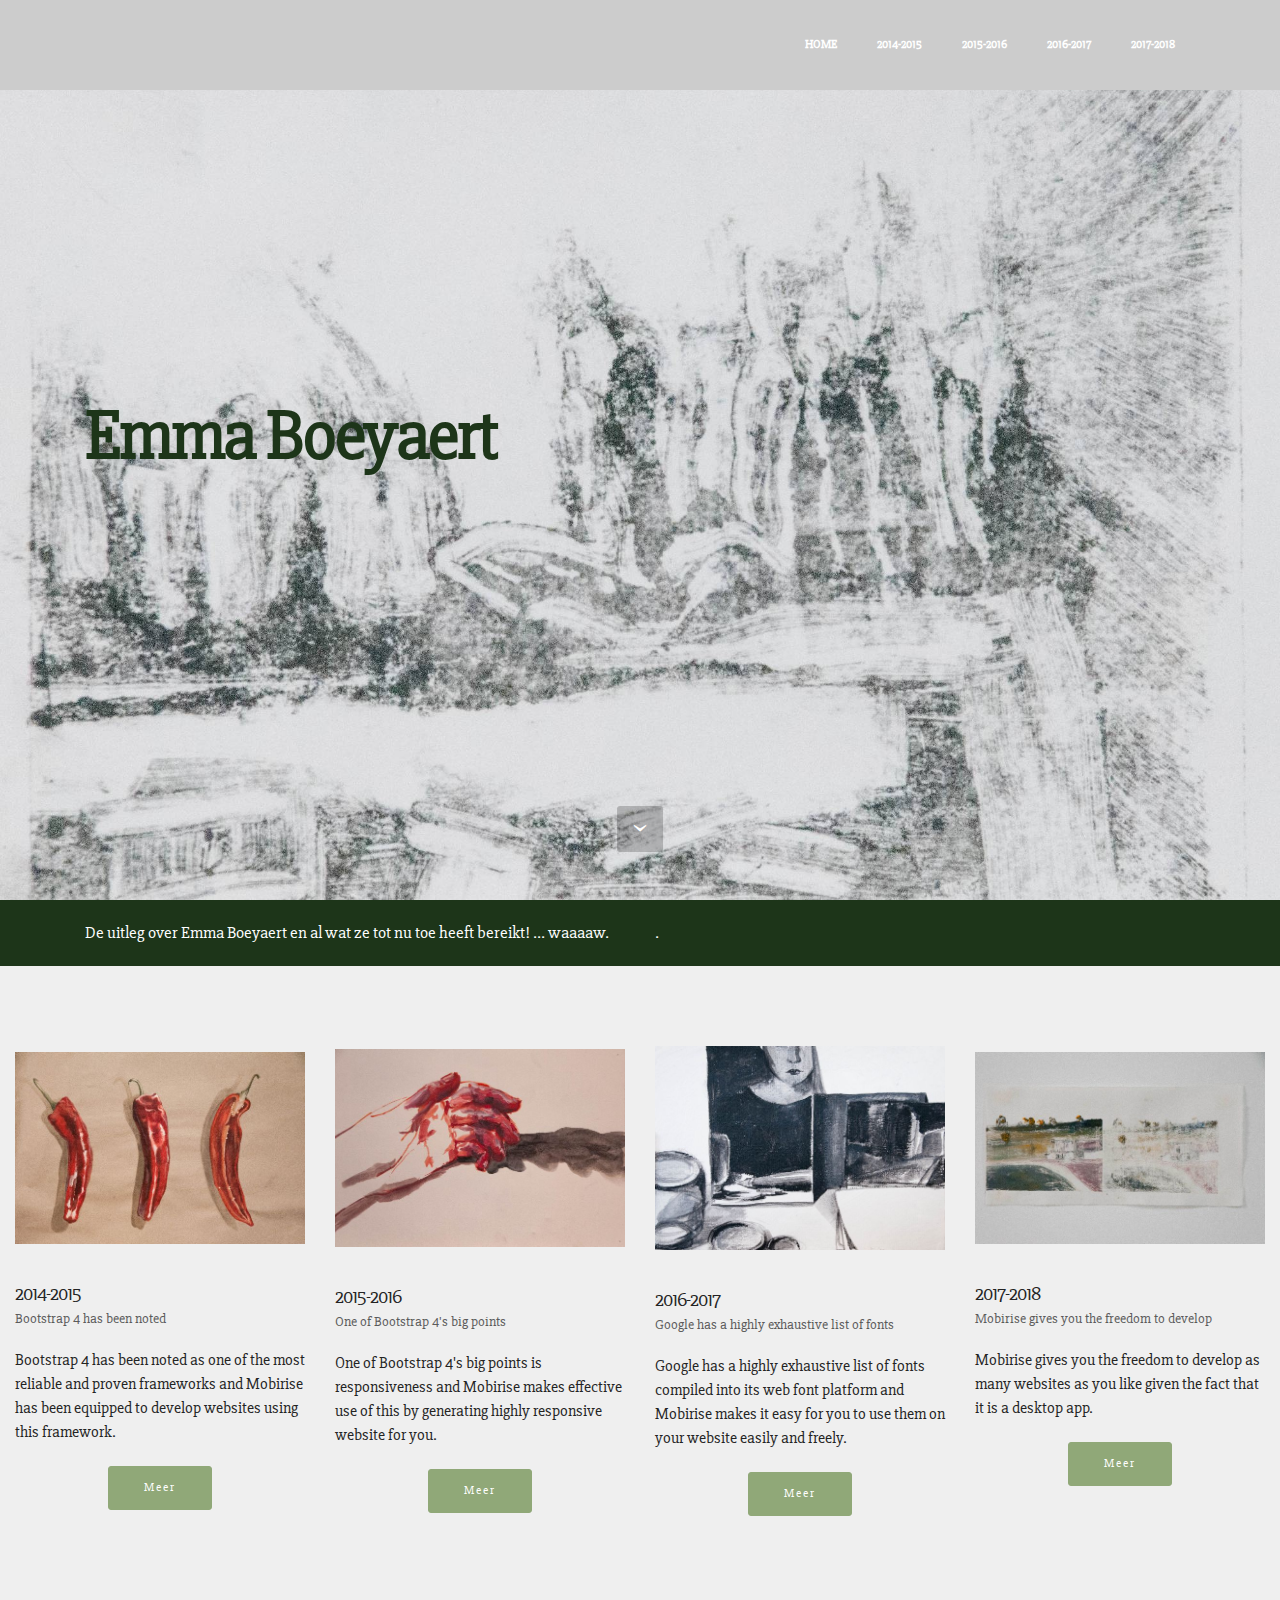
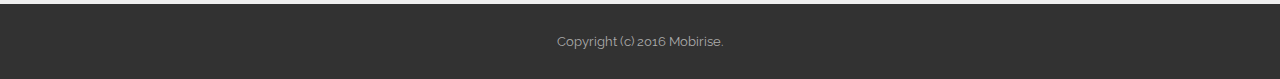
==== commit db5492c3: "create github pages" ====
--- a/index.html
+++ b/index.html
@@ -25,7 +25,7 @@
 <body>
 <section id="ext_menu-j" data-rv-view="10">
 
-    <nav class="navbar navbar-dropdown">
+    <nav class="navbar navbar-dropdown navbar-fixed-top">
         <div class="container">
 
             <div class="mbr-table">
@@ -36,7 +36,7 @@
                         <div class="hamburger-icon"></div>
                     </button>
 
-                    <ul class="nav-dropdown collapse pull-xs-right nav navbar-nav navbar-toggleable-sm" id="exCollapsingNavbar"><li class="nav-item dropdown"><a class="nav-link link" href="index.html" aria-expanded="false">HOME</a></li><li class="nav-item"><a class="nav-link link" href="page2.html" aria-expanded="false">2014-2015</a></li><li class="nav-item"><a class="nav-link link" href="page5.html" aria-expanded="false">2017-2018</a></li><li class="nav-item"><a class="nav-link link" href="page3.html" aria-expanded="false">2015-2016</a></li><li class="nav-item"><a class="nav-link link" href="page4.html" aria-expanded="false">2016-2017</a></li></ul>
+                    <ul class="nav-dropdown collapse pull-xs-right nav navbar-nav navbar-toggleable-sm" id="exCollapsingNavbar"><li class="nav-item dropdown"><a class="nav-link link" href="index.html" aria-expanded="false">HOME</a></li><li class="nav-item"><a class="nav-link link" href="page2.html" aria-expanded="false">2014-2015</a></li><li class="nav-item"><a class="nav-link link" href="page3.html" aria-expanded="false">2015-2016</a></li><li class="nav-item dropdown open"><a class="nav-link link" href="page4.html" aria-expanded="false">2016-2017</a></li><li class="nav-item"><a class="nav-link link" href="page5.html" aria-expanded="false">2017-2018</a></li></ul>
                     <button hidden="" class="navbar-toggler navbar-close" type="button" data-toggle="collapse" data-target="#exCollapsingNavbar">
                         <div class="close-icon"></div>
                     </button>
@@ -49,7 +49,7 @@
 
 </section>
 
-<section class="engine"><a href="https://mobirise.co/k">free bootstrap template</a></section><section class="mbr-section mbr-section-hero mbr-section-full mbr-section-with-arrow mbr-after-navbar" id="header5-7" data-rv-view="2" style="background-image: url(assets/images/-dsc3844-1-2000x1666.jpg);">
+<section class="engine"><a href="https://mobirise.co/m">bootstrap table</a></section><section class="mbr-section mbr-section-hero mbr-section-full mbr-section-with-arrow mbr-after-navbar" id="header5-7" data-rv-view="2" style="background-image: url(assets/images/-dsc3844-1-2000x1666.jpg);">
 
     
 
@@ -108,7 +108,7 @@
                         <h4 class="card-title"><span style="font-weight: normal;">2015-2016</span></h4>
                         <h5 class="card-subtitle">One of Bootstrap 4's big points</h5>
                         <p class="card-text">One of Bootstrap 4's big points is responsiveness and Mobirise makes effective use of this by generating highly responsive website for you.</p>
-                        <div class="card-btn"><a href="https://mobirise.com" class="btn btn-success">Meer</a></div>
+                        <div class="card-btn"><a href="page3.html" class="btn btn-success">Meer</a></div>
                     </div>
                 </div>
             </div>
@@ -121,7 +121,7 @@
                         <h4 class="card-title"><span style="font-weight: normal;">2016-2017</span></h4>
                         <h5 class="card-subtitle">Google has a highly exhaustive list of fonts</h5>
                         <p class="card-text">Google has a highly exhaustive list of fonts compiled into its web font platform and Mobirise makes it easy for you to use them on your website easily and freely.</p>
-                        <div class="card-btn"><a href="https://mobirise.com" class="btn btn-success">Meer</a></div>
+                        <div class="card-btn"><a href="page4.html" class="btn btn-success">Meer</a></div>
                     </div>
                 </div>
             </div>
@@ -134,7 +134,7 @@
                         <h4 class="card-title"><span style="font-weight: normal;">2017-2018</span></h4>
                         <h5 class="card-subtitle">Mobirise gives you the freedom to develop</h5>
                         <p class="card-text">Mobirise gives you the freedom to develop as many websites as you like given the fact that it is a desktop app.</p>
-                        <div class="card-btn"><a href="https://mobirise.com" class="btn btn-success">Meer</a></div>
+                        <div class="card-btn"><a href="page5.html" class="btn btn-success">Meer</a></div>
                     </div>
                 </div>
             </div>
